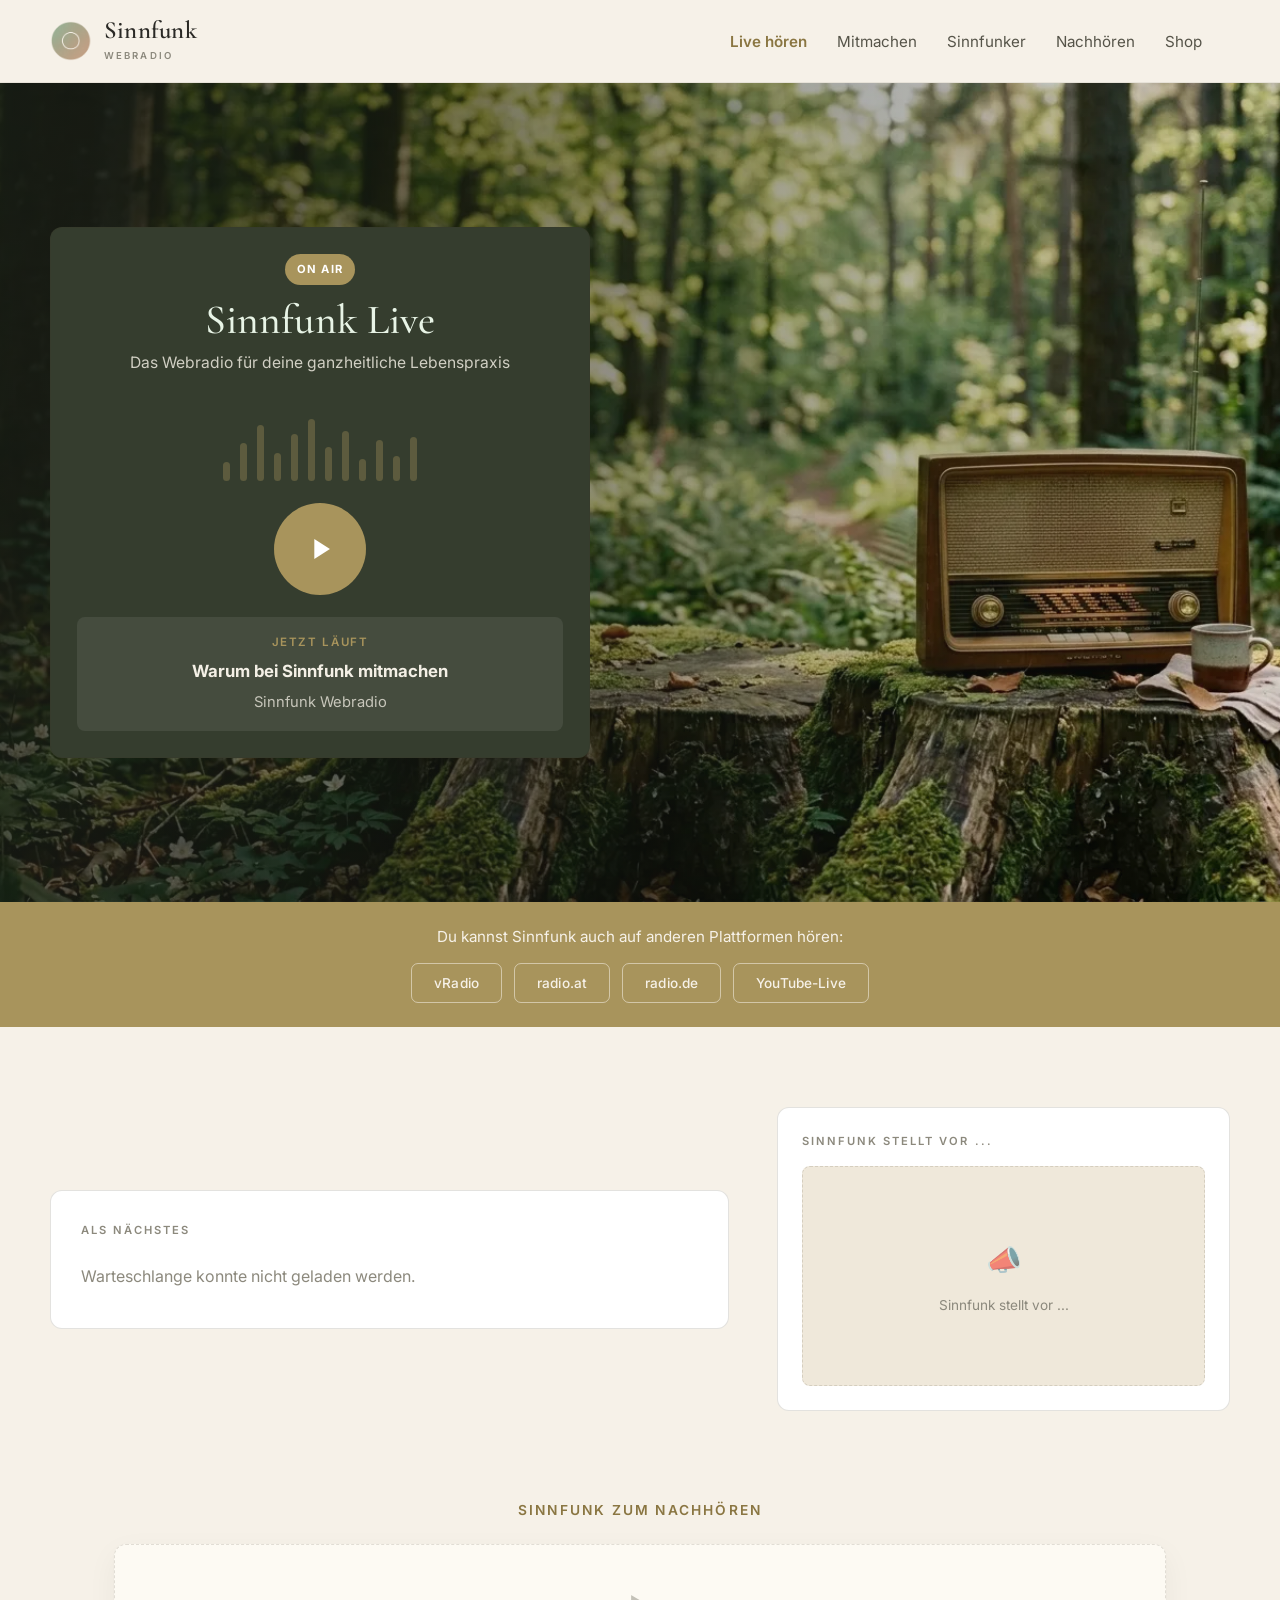
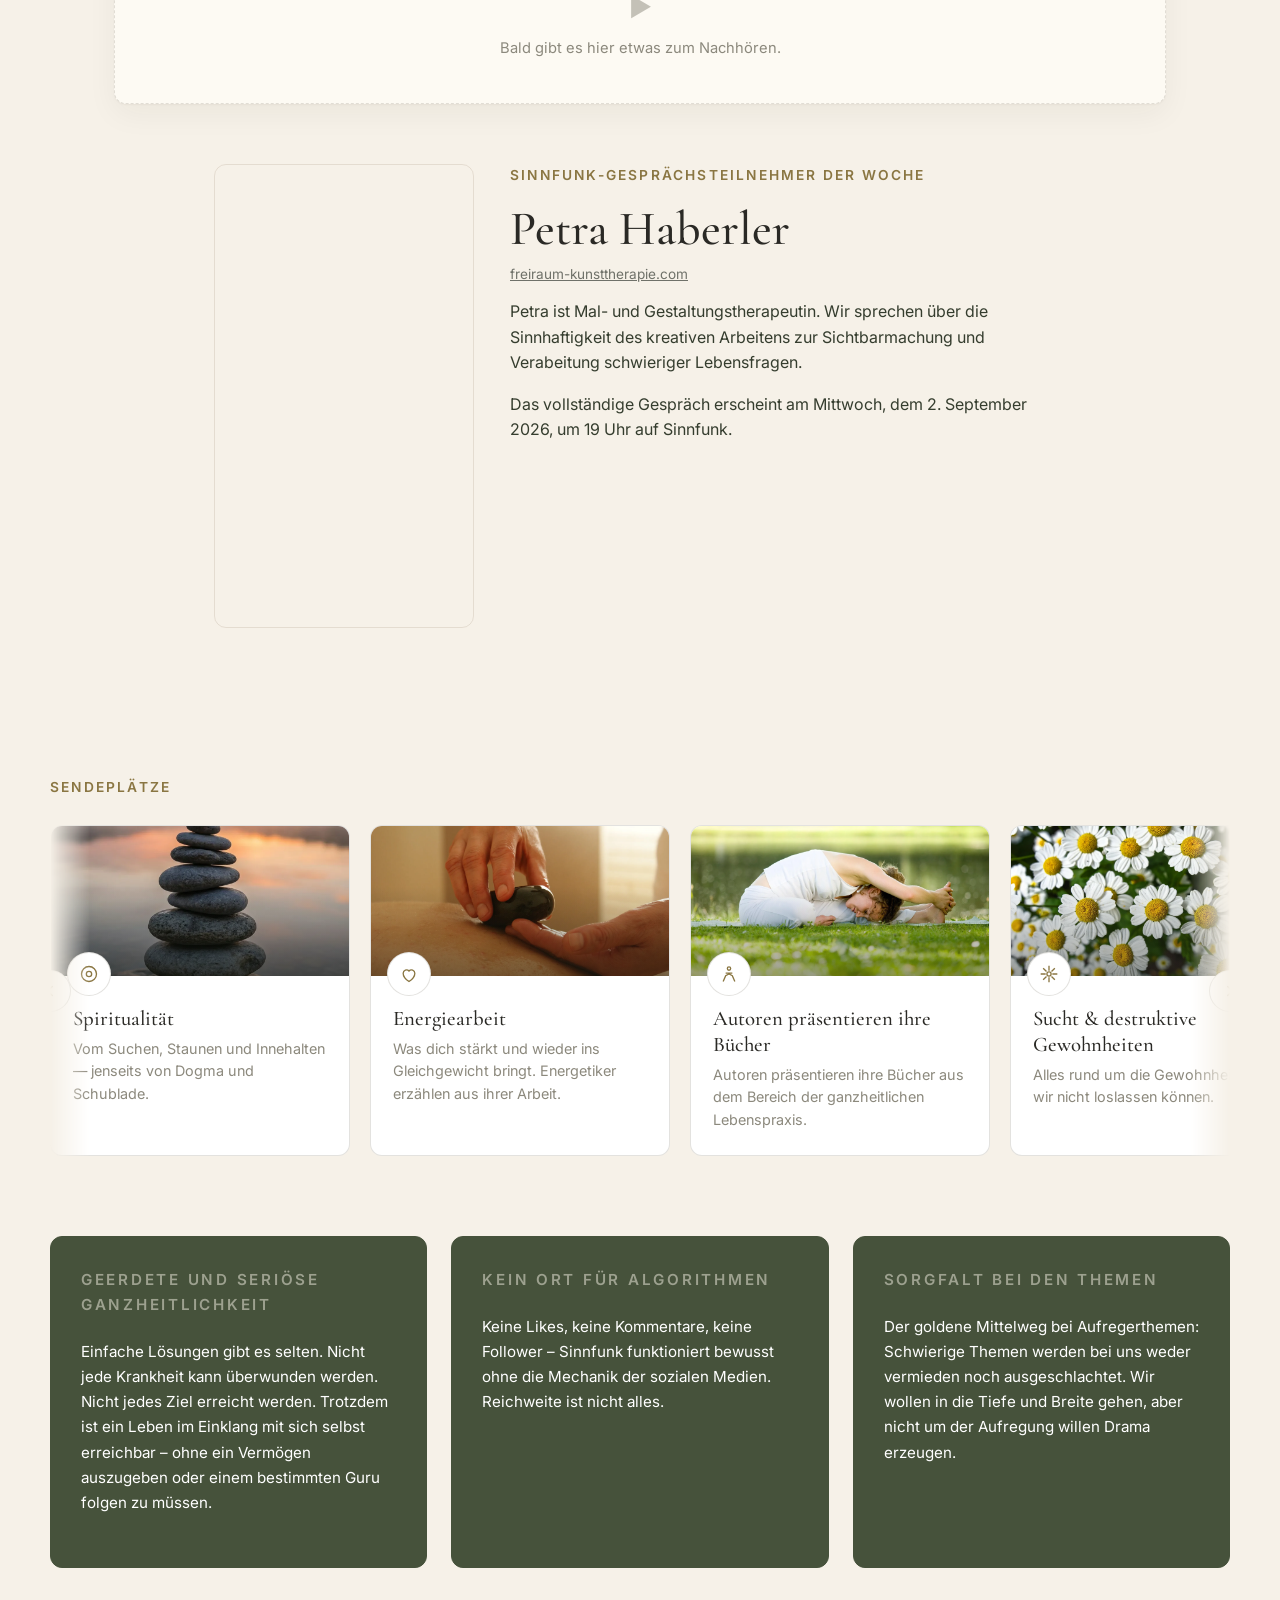
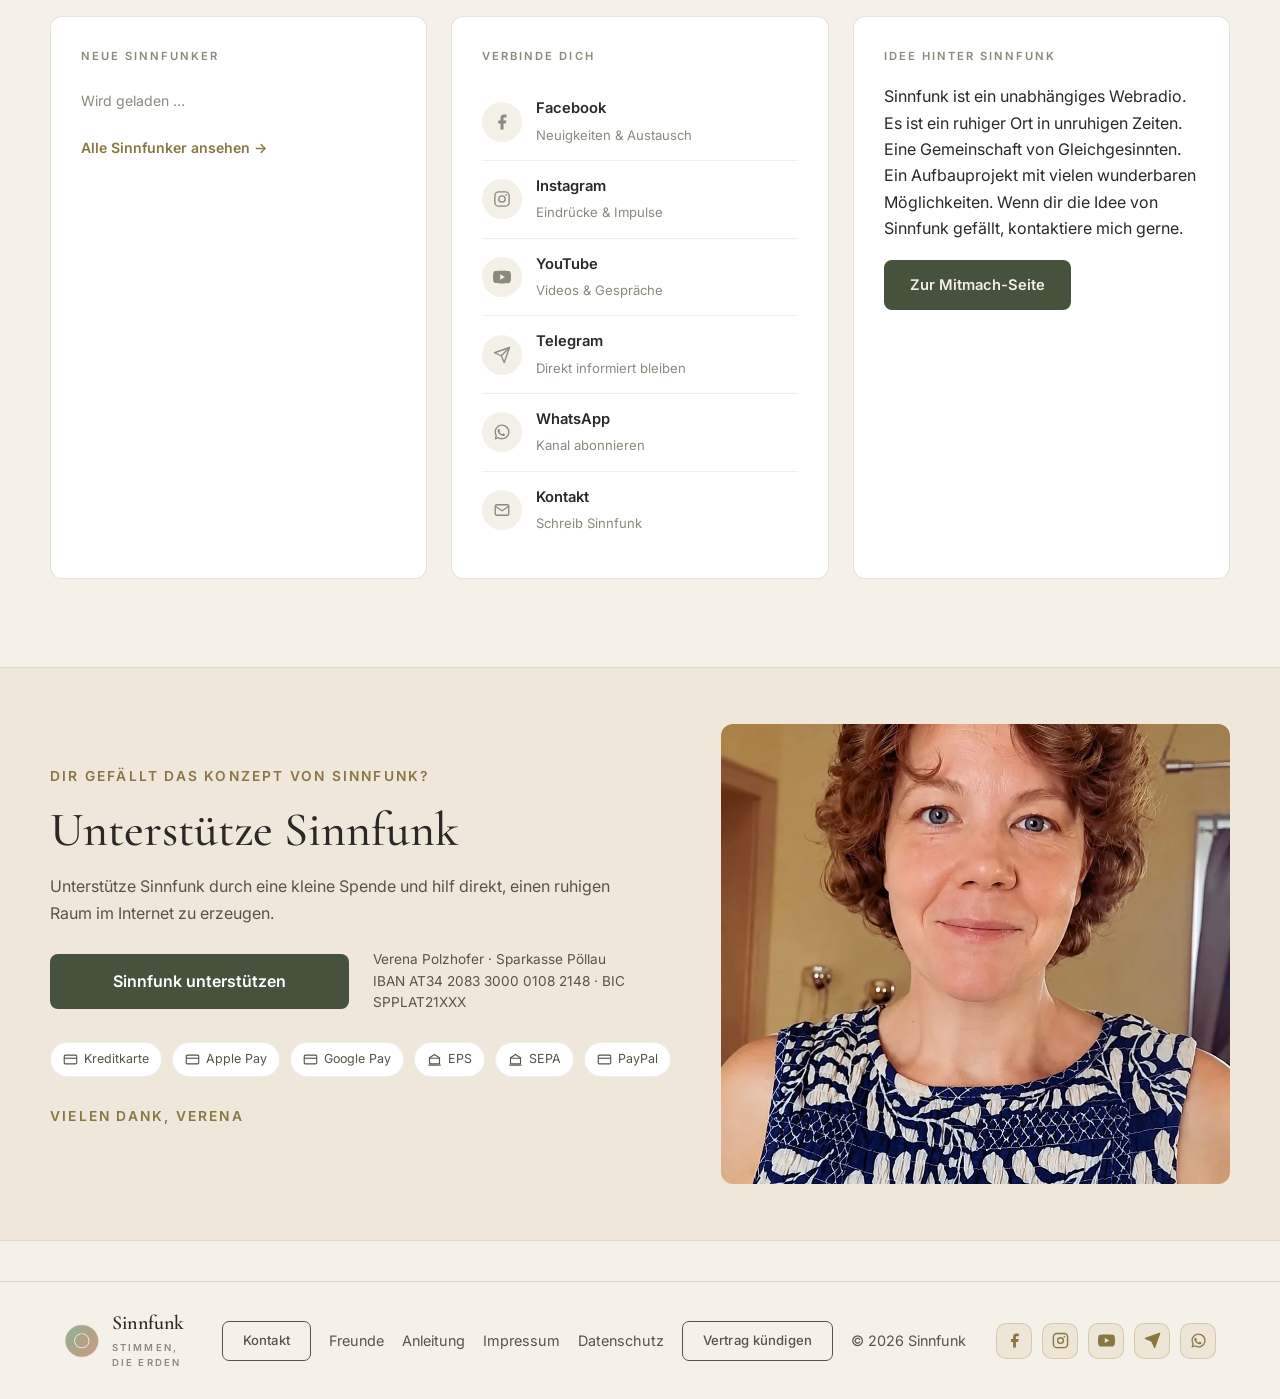
==== index.html @ 8f9799ba "IndexPlayer" ====
<!DOCTYPE html>
<html lang="de">
<head>
  <meta charset="UTF-8" />
  <meta name="viewport" content="width=device-width, initial-scale=1.0" />
  <title>Sinnfunk – Stimmen, die erden</title>
  <link rel="stylesheet" href="style.css" />
  <style>
    /* Hero-Bild – nur für die Startseite. Jede Seite hat ihren eigenen Hero. */
    .hero-bg { background-image: url('image/hero-wald-radio.webp'); }   /* Desktop + Tablet */
    @media (max-width: 560px) {
      .hero-bg { background-image: url('image/baeume.webp'); }     /* Smartphone */
    }

    /* ── Neuer Hero-Player (ersetzt Text + Link, zeigt den Player aus dem Programm-Bereich) ── */
    .hero .prog-stream {
      background: #353d2e;          /* keine Papier-Box, Text liegt direkt auf dem Foto */
      padding: 20px;
      width: 100%;
      max-width: 420px;
      margin: 0;                    /* linksbündig statt zentriert */
    }
    @media (min-width: 761px) {
      .hero .prog-stream { max-width: 480px; padding: 26px; }
    }
    @media (min-width: 1024px) {
      .hero .prog-stream { max-width: 540px; }
    }
    /* Musik-Visualizer im Hero: wächst mit der Box mit (dickere Balken, mehr Abstand),
       statt als kleines schmales Häufchen in der breiteren Box zu stehen */
    .hero .prog-stream .tw-visualizer { gap: 6px; }
    .hero .prog-stream .tw-visualizer span { width: 5px; }
    @media (min-width: 761px) {
      .hero .prog-stream .tw-visualizer { height: 54px; gap: 8px; margin: 18px 0 22px; }
      .hero .prog-stream .tw-visualizer span { width: 6px; }
    }
    @media (min-width: 1024px) {
      .hero .prog-stream .tw-visualizer { height: 62px; gap: 10px; }
      .hero .prog-stream .tw-visualizer span { width: 7px; }
    }
    .hero-player-badge { margin-bottom: 14px; }
    .hero-inner .hero-player-title {
      font-family: var(--font-display);
      color: #e8f4e6;
      font-size: clamp(2rem, 5vw, 2.6rem);
      max-width: none;
      margin: 0 0 10px;
    }
    .hero-inner .hero-player-sub {
      font-family: 'Inter', sans-serif;
      color: rgba(243,239,228,0.82);
      font-size: 0.98rem;
      line-height: 1.5;
      max-width: 100%;               /* wächst mit der Box mit, statt schmal zu bleiben */
      margin: 0 auto 26px;
    }
    .hero-player-btn {
      width: 92px; height: 92px;
      border-radius: 50%;
      background: var(--gold);
      border: none;
      display: grid;
      place-items: center;
      cursor: pointer;
      margin: 0 auto;
      transition: background 0.15s ease;
    }
    .hero-player-btn:hover { background: var(--gold-deep); }
    .hero-player-btn svg { width: 34px; height: 34px; fill: #fff; }
    .hero .prog-stream audio { display: none; }   /* nur der Button steuert die Wiedergabe, keine native Leiste nötig */
    .hero .prog-stream .now-playing {
      background: rgba(255,255,255,0.08);
      margin-top: 22px;
      width: 100%;
      max-width: none;                /* überschreibt die 380px-Deckelung aus style.css (.prog-stream .now-playing) */
      box-sizing: border-box;
      text-align: center;             /* Titel/Interpret bleiben zentriert, auch wenn der Text umbricht */
    }
    .hero .prog-stream .now-playing small { color: var(--gold); }
    .hero .prog-stream .now-playing strong { color: #f4f0e6; }
    .hero .prog-stream .now-playing span { color: rgba(243,239,228,0.75); }
    @media (max-width: 560px) {
      .hero-player-btn { width: 80px; height: 80px; }
      .hero-player-btn svg { width: 28px; height: 28px; }
    }

    /* Gesprächsteilnehmer der Woche – Video im Hochformat links, Text rechts */
    .gw-grid { display: flex; gap: 36px; align-items: flex-start; }
    .gw-video { flex: 0 0 260px; }
    .gw-video-inner { position: relative; padding-top: 177.78%; border-radius: 12px; overflow: hidden; border: 1px solid rgba(123,94,69,0.14); }
    .gw-video-inner iframe { border: 0 !important; position: absolute !important; top: 0 !important; left: 0 !important; height: 100% !important; width: 100% !important; }
    .gw-text { flex: 1; min-width: 240px; }
    @media (max-width: 700px) {
      .gw-grid { flex-direction: column; align-items: center; text-align: center; }
      .gw-video { flex: 0 0 auto; width: 100%; max-width: 340px; margin: 0 auto; }
    }

    /* Programm-Grid: links "Als Nächstes", rechts Werbung – Player ist oben im Hero */
    /* Bento-Boxen: jede Karte behält ihre eigene Höhe (kein Strecken auf Gleichstand)
       und beide werden zueinander mittig ausgerichtet, statt oben abgeschnitten zu wirken. */
    .programm {
      grid-template-columns: 1fr;
      max-width: 1180px;
      gap: 48px;
      align-items: center;
    }
    @media (min-width: 761px) {
      .programm { grid-template-columns: 1.2fr 0.8fr; }
    }

    /* Werbekarte rechts neben "Als Nächstes" */
    .prog-ad {
      background: var(--paper);
      padding: 24px;
      display: flex;
      flex-direction: column;
    }
    .prog-ad .label { margin-bottom: 16px; }
    .prog-ad-frame {
      display: block;
      border-radius: var(--radius-sm);
      overflow: hidden;
      border: 1px solid var(--line);
    }
    .prog-ad-frame img { display: block; width: 100%; height: auto; }
    /* Button unterhalb des Werbebilds, damit klar ist, dass ein Klick auf
       eine andere Seite führt (statt dass das Bild "einfach nur Bild" wirkt). */
    .prog-ad-cta {
      display: block;
      text-align: center;
      margin-top: 10px;
      padding: 9px 18px;
      border-radius: var(--radius-sm);
      background: var(--forest);
      color: #fff;
      font-family: var(--font-body);
      font-weight: 600;
      font-size: 0.78rem;
      letter-spacing: 0.01em;
      transition: background 0.2s;
    }
    .prog-ad-frame:hover .prog-ad-cta { background: var(--forest-soft); }
    /* Platzhalter, solange keine Werbung freigegeben ist */
    .prog-ad-platzhalter {
      display: flex;
      flex-direction: column;
      align-items: center;
      justify-content: center;
      gap: 10px;
      min-height: 220px;
      border-radius: var(--radius-sm);
      border: 1px dashed var(--line);
      background: var(--cream-2);
      text-align: center;
      padding: 24px;
    }
    /* Ohne diese Regel gewinnt das "display: flex/block" oben gegen das
       hidden-Attribut, das das Script setzt – Platzhalter und echte
       Anzeige würden sonst gleichzeitig sichtbar bleiben. */
    .prog-ad-frame[hidden],
    .prog-ad-platzhalter[hidden] {
      display: none;
    }
    .prog-ad-platzhalter-icon { font-size: 1.8rem; opacity: 0.6; }
    .prog-ad-platzhalter p {
      font-family: var(--font-body);
      font-size: 0.85rem;
      color: var(--muted);
      margin: 0;
      max-width: 220px;
    }
    .prog-ad-note {
      font-family: var(--font-body);
      font-size: 0.78rem;
      color: var(--muted);
      margin-top: 12px;
      line-height: 1.5;
    }
    .prog-ad-note a { color: var(--gold-deep); text-decoration: underline; }

    /* Als Nächstes: kommende Titel aus der Warteschlange */
    .prog-live { background: var(--paper); padding: 30px; text-align: left; display: flex; flex-direction: column; }
    .prog-live .label { margin-bottom: 16px; }
    .live-list { list-style: none; margin: 0; padding: 0; }
    .live-item { display: flex; align-items: baseline; justify-content: space-between; gap: 14px; padding: 11px 0; border-bottom: 1px solid var(--line-soft); }
    .live-item:first-child { padding-top: 0; }
    .live-item:last-child { border-bottom: 0; padding-bottom: 0; }
    .live-time { font-family: var(--font-body); font-size: 0.8rem; color: var(--gold); white-space: nowrap; flex-shrink: 0; min-width: 44px; }
    .live-main { flex: 1; min-width: 0; }   /* min-width:0 verhindert das Überlaufen langer Titel am Handy */
    .live-title { display: block; font-family: var(--font-body); font-weight: 600; font-size: 0.92rem; line-height: 1.35; color: var(--ink); }
    .live-sub { display: block; font-family: var(--font-body); font-size: 0.8rem; line-height: 1.35; color: var(--muted); margin-top: 2px; }
    .live-dauer { font-family: var(--font-body); font-size: 0.8rem; color: var(--muted); white-space: nowrap; flex-shrink: 0; }
    .live-loading, .live-empty { font-family: var(--font-body); color: var(--muted); padding: 8px 0; }
    /* Der erste Eintrag läuft als Nächstes – etwas hervorgehoben */
    .live-item:first-child .live-title { font-family: var(--font-display); font-size: 1.3rem; line-height: 1.15; }
    @media (max-width: 560px) { .prog-live { padding: 24px; } }

         /* Plattform-Leiste – warmes Braun, zentriert, im Website-Stil */
    .plattformen {
      box-sizing: border-box;
      width: 100%;
      background: #a8945c;                 /* warmes Braun */
      padding: 24px clamp(20px, 5vw, 48px);
      margin: 0;
      display: flex;
      flex-direction: column;             /* Text oben, Buttons darunter */
      align-items: center;                /* alles zentriert */
      text-align: center;
      gap: 14px;
    }
    .plattformen p {
      font-family: var(--font-body, 'Inter', sans-serif);
      font-size: 0.95rem;
      color: #f6f1e8;                      /* Creme, wie der Seitenhintergrund */
      line-height: 1.5;
      margin: 0;
    }
    .plattformen-logos {
      display: flex; align-items: center; justify-content: center;
      flex-wrap: wrap; gap: 12px;
    }
    .plattform-btn {
      display: inline-block;
      font-family: var(--font-body, 'Inter', sans-serif);
      font-size: 0.85rem; font-weight: 500; letter-spacing: 0.01em;
      color: #f6f1e8; background: transparent;
      padding: 8px 22px;
      border: 1px solid rgba(246,241,232,0.55);   /* creme-farbene Umrandung */
      border-radius: 7px;
      text-decoration: none; white-space: nowrap;
      transition: background 0.15s ease, border-color 0.15s ease;
    }
    .plattform-btn:hover { background: rgba(246,241,232,0.14); border-color: rgba(246,241,232,0.9); }
    @media (max-width: 560px) { .plattformen { padding: 22px 18px; } }


     /* Grüne Box "Sinnfunker des Tages" – nur sichtbar, wenn heute einer eingetragen ist */
    .sdt-box {
      background: #353d2e;            /* Sinnfunk-Waldgrün */
      color: #f2ede2;
      border-radius: 14px;
      padding: 18px 20px;
      margin-bottom: 20px;
    }
    .sdt-box .sdt-label {
      font-family: 'Inter', sans-serif;
      font-size: 0.7rem; font-weight: 700; text-transform: uppercase; letter-spacing: 0.12em;
      color: #b9c6a8; margin: 0 0 8px;
    }
    .sdt-box .sdt-heading {
      font-family: 'Cormorant Garamond', serif;
      font-size: 1.4rem; line-height: 1.15; margin: 0 0 6px; color: #ffffff;
    }
    .sdt-box .sdt-name {
      font-family: 'Inter', sans-serif;
      font-size: 1rem; font-weight: 600; margin: 0 0 2px; color: #f2ede2;
    }
    .sdt-box .sdt-thema {
      font-family: 'Inter', sans-serif;
      font-size: 0.88rem; font-style: italic; color: #cdd6c0; margin: 2px 0 0;
    }
    .sdt-box .sdt-info {
      font-family: 'Inter', sans-serif;
      font-size: 0.82rem; line-height: 1.5; color: #cdd6c0; margin: 12px 0 0;
      border-top: 1px solid rgba(255,255,255,0.15); padding-top: 10px;
    }
    
  </style>
  <link rel="icon" href="image/icon.webp" type="image/x-icon" />
  <script src="https://cdn.jsdelivr.net/npm/@supabase/supabase-js@2"></script>
</head>
<body>
  <div class="page">

    <div id="sf-nav"></div>
    <script src="nav.js"></script>

    <main>

      <!-- ── Hero ── -->
      <section class="hero">
        <div class="hero-bg"></div>
        <div class="hero-inner">

          <!-- Player, aus dem Programm-Bereich nach oben in den Hero gerückt -->
          <div class="prog-col prog-stream" id="prog-stream">
            <span class="live-badge hero-player-badge">On Air</span>
            <h1 class="hero-player-title">Sinnfunk Live</h1>
            <p class="hero-player-sub">Das Webradio für deine ganzheitliche Lebenspraxis</p>

            <div class="tw-visualizer" aria-hidden="true">
              <span></span><span></span><span></span><span></span><span></span><span></span>
              <span></span><span></span><span></span><span></span><span></span><span></span>
            </div>

            <button class="hero-player-btn" id="hero-play-btn" type="button" aria-label="Stream abspielen oder pausieren">
              <svg id="hero-icon-play" viewBox="0 0 24 24"><path d="M8 5v14l11-7z"/></svg>
              <svg id="hero-icon-pause" viewBox="0 0 24 24" hidden style="display:none;"><path d="M6 5h4v14H6zM14 5h4v14h-4z"/></svg>
            </button>

            <audio id="sf-stream" preload="none">
              <source src="https://radio.sinnfunk.live/listen/sinnfunk/radio.mp3" type="audio/mpeg" />
              Dein Browser unterstützt den Audioplayer leider nicht.
            </audio>
            <div class="now-playing" aria-live="polite">
              <small>Jetzt läuft</small>
              <strong id="current-title">Warum bei Sinnfunk mitmachen</strong>
              <span id="current-host">Sinnfunk Webradio</span>
            </div>
          </div>

        </div>
      </section>


</div>

            <!-- ── Plattform-Leiste (im Stil des Footers) ── -->
      <div class="plattformen">
        <p>Du kannst Sinnfunk auch auf anderen Plattformen hören:</p>
        <div class="plattformen-logos">
          <a class="plattform-btn" href="https://www.vradio.app/" target="_blank" rel="noopener">vRadio</a>
          <a class="plattform-btn" href="https://www.radio.at/" target="_blank" rel="noopener">radio.at</a>
          <a class="plattform-btn" href="https://www.radio.de/" target="_blank" rel="noopener">radio.de</a>
          <a class="plattform-btn" href="https://www.youtube.com/live/8dVF2rZL7Ec?si=6FAVDq2h2gyxFTWm" target="_blank" rel="noopener">YouTube-Live</a>
        </div>
      </div>

      <!-- ── Programm: Als Nächstes (Player ist jetzt oben im Hero) ── -->
      <div class="programm" id="player">

        <div class="prog-col prog-live">

          <!-- Grüne Box: erscheint nur, wenn heute ein Sinnfunker des Tages eingetragen ist -->
          <div class="sdt-box" id="sf-sdt" hidden>
            <p class="sdt-label">Heute · 19:00 Uhr</p>
            <h3 class="sdt-heading">Sinnfunker des Tages</h3>
            <p class="sdt-name" id="sf-sdt-name"></p>
            <p class="sdt-thema" id="sf-sdt-thema" hidden></p>
            <p class="sdt-info">Um 19:00 Uhr unterbricht Sinnfunk das reguläre Programm für dieses Gespräch.</p>
          </div>

          <p class="label">Als Nächstes</p>
          <ul class="live-list" id="sf-queue">
            <li class="live-loading">Lädt …</li>
          </ul>
        </div>

        <!-- Werbung: wird aus der Tabelle "werbung" geladen, gesteuert über den Zeitraum (start_at/end_at), den du im Admin-Bereich "Werbung" der Upload-Webapp festlegst -->
        <div class="prog-col prog-ad" id="sf-werbung">
          <p class="label">Sinnfunk stellt vor ...</p>

          <!-- Platzhalter, solange nichts freigegeben ist -->
          <div class="prog-ad-platzhalter" id="sf-werbung-platzhalter">
            <span class="prog-ad-platzhalter-icon">📣</span>
            <p>Sinnfunk stellt vor ...</p>
          </div>

          <!-- Echte Anzeige, wird vom Script eingeblendet -->
          <a class="prog-ad-frame" id="sf-werbung-link" href="#" target="_blank" rel="noopener sponsored" hidden>
            <img id="sf-werbung-bild" src="" alt="" />
            <span class="prog-ad-cta">Zum Angebot</span>
          </a>
        </div>

      </div>
      <!-- Ende .programm -->



      <!-- ── Zum Nachhören: bis zu 3 Inhalte, gesteuert über die Upload-WebApp (Dashboard) ── -->
      <style>
        .nh-start { max-width: 1100px; margin: 56px auto 8px; padding: 0 24px; }
        .nh-start-eyebrow { text-align: center; margin-bottom: 22px; }
        .nh-start-grid { display: grid; gap: 20px; }
        .nh-start-grid.nh-count-0,
        .nh-start-grid.nh-count-1 { grid-template-columns: 1fr; }
        .nh-start-grid.nh-count-2 { grid-template-columns: 1fr 1fr; }
        .nh-start-grid.nh-count-3 { grid-template-columns: 1fr 1fr 1fr; }
        .nh-start-box {
          background: var(--paper-warm);
          border: 1px solid var(--line);
          border-radius: var(--radius);
          box-shadow: var(--shadow);
          padding: 22px 22px 24px;
          display: flex; flex-direction: column;
        }
        .nh-start-kicker {
          font-family: var(--font-body); text-transform: uppercase;
          letter-spacing: 0.14em; font-size: 0.7rem; font-weight: 700;
          color: var(--gold-deep); margin: 0 0 8px;
        }
        .nh-start-title {
          font-family: var(--font-display); font-size: 1.5rem; line-height: 1.2;
          color: var(--ink); margin: 0 0 4px;
        }
        .nh-start-name {
          font-family: var(--font-body); font-size: 0.9rem; color: var(--muted); margin: 0 0 16px;
        }
        .nh-start-audio { width: 100%; margin-bottom: 18px; }
        .nh-start-btns { display: flex; flex-wrap: wrap; gap: 10px; margin-top: auto; }
        .nh-start-btns .button { font-size: 0.85rem; padding: 11px 18px; }
        /* Platzhalter, solange nichts gewählt ist */
        .nh-start-platzhalter {
          align-items: center; justify-content: center; text-align: center;
          min-height: 160px; color: var(--muted); border-style: dashed;
        }
        .nh-start-platzhalter .nh-start-ph-icon { font-size: 1.6rem; margin-bottom: 8px; opacity: 0.5; }
        .nh-start-platzhalter p { font-family: var(--font-body); font-size: 0.92rem; margin: 0; }
        /* Handy: Boxen immer untereinander */
        @media (max-width: 640px) {
          .nh-start-grid.nh-count-2,
          .nh-start-grid.nh-count-3 { grid-template-columns: 1fr; }
        }
      </style>
      <section class="nh-start" id="nh-start" aria-label="Sinnfunk zum Nachhören">
        <p class="eyebrow nh-start-eyebrow">Sinnfunk zum Nachhören</p>
        <div class="nh-start-grid nh-count-0" id="nh-start-grid">
          <!-- Platzhalter, solange nichts ausgewählt ist (wird vom Script ersetzt, sobald Inhalte gewählt sind) -->
          <div class="nh-start-box nh-start-platzhalter">
            <span class="nh-start-ph-icon">▶</span>
            <p>Bald gibt es hier etwas zum Nachhören.</p>
          </div>
        </div>
      </section>


      <!-- ── Meine Gesprächsteilnehmer der Woche ── -->
      <div class="gespraech-woche" style="max-width: 900px; margin: 60px auto; padding: 0 24px;">
        <div class="gw-grid">
          <div class="gw-video">
            <div class="gw-video-inner" style="position:relative; padding-top:177.78%; max-width:340px; margin:0 auto;">
              <iframe src="https://player.mediadelivery.net/embed/695445/7f980455-5904-4f99-b91c-0b62bd81df80?autoplay=false&loop=false&muted=false&preload=true&responsive=true"   loading="lazy" style="border:0;position:absolute;top:0;left:0;height:100%;width:100%;" allow="accelerometer;gyroscope;autoplay;encrypted-media;picture-in-picture;fullscreen;" allowfullscreen="true"></iframe>
            </div>
          </div>
          <div class="gw-text">
            <p class="eyebrow">Sinnfunk-Gesprächsteilnehmer der Woche</p>
            <h2 style="font-family: 'Cormorant Garamond', serif; margin-bottom: 4px;">Petra Haberler</h2>
            <a href="https://freiraum-kunsttherapie.com/" target="_blank" rel="noopener" style="font-family: 'Inter', sans-serif; font-size: 0.85rem; color: 
            #6f7169; text-decoration: underline; display: inline-block; margin-bottom: 14px;">freiraum-kunsttherapie.com</a>
            <p style="font-family: 'Inter', sans-serif; color: #353d2e; line-height: 1.6; margin-bottom: 16px;">
              Petra ist Mal- und Gestaltungstherapeutin. Wir sprechen über die Sinnhaftigkeit des kreativen Arbeitens zur Sichtbarmachung und Verabeitung schwieriger Lebensfragen.
            </p>
            <p style="font-family: 'Inter', sans-serif; color: #353d2e; line-height: 1.6;">
              Das vollständige Gespräch erscheint am Mittwoch, dem 2. September 2026, um 19 Uhr auf Sinnfunk.
            </p>
          </div>
        </div>
      </div>
      
    

      <!-- ── Themenwelten – Endlos-Karussell ── -->
      <div class="themen" id="themen">
        <p class="eyebrow">Sendeplätze</p>
        <div class="tw-carousel" id="tw-carousel">
          <button class="tw-nav tw-nav-prev" id="tw-prev" aria-label="Vorherige Themen" type="button">
            <svg viewBox="0 0 24 24" fill="none" stroke="currentColor" stroke-width="2" stroke-linecap="round" stroke-linejoin="round"><polyline points="15 18 9 12 15 6"/></svg>
          </button>

          <div class="tw-track" id="tw-track">

            <!-- Originalkarten -->
            <article class="tw-card">
              <div class="tw-img" style="background-image:url('image/steine-karte.webp');">
                <span class="tw-badge">
                  <svg viewBox="0 0 24 24" fill="none" stroke="currentColor" stroke-width="1.6"><circle cx="12" cy="12" r="9"/><circle cx="12" cy="12" r="3.2"/></svg>
                </span>
              </div>
              <div class="tw-body">
                <h3>Spiritualität</h3>
                <p>Vom Suchen, Staunen und Innehalten — jenseits von Dogma und Schublade.</p>
              </div>
            </article>

            <article class="tw-card">
              <div class="tw-img" style="background-image:url('image/massage-karte.webp');">
                <span class="tw-badge">
                  <svg viewBox="0 0 24 24" fill="none" stroke="currentColor" stroke-width="1.6"><path d="M12 21s-7-4.5-7-10a4 4 0 0 1 7-2.6A4 4 0 0 1 19 11c0 5.5-7 10-7 10z"/></svg>
                </span>
              </div>
              <div class="tw-body">
                <h3>Energiearbeit</h3>
                <p>Was dich stärkt und wieder ins Gleichgewicht bringt. Energetiker erzählen aus ihrer Arbeit.</p>
              </div>
            </article>

            <article class="tw-card">
              <div class="tw-img" style="background-image:url('image/yoga-karte.webp');">
                <span class="tw-badge">
                  <svg viewBox="0 0 24 24" fill="none" stroke="currentColor" stroke-width="1.6"><circle cx="12" cy="5.5" r="2"/><path d="M5 21l3-7 4-2 4 2 3 7M8 11h8"/></svg>
                </span>
              </div>
              <div class="tw-body">
                <h3>Autoren präsentieren ihre Bücher</h3>
                <p>Autoren präsentieren ihre Bücher aus dem Bereich der ganzheitlichen Lebenspraxis.</p>
              </div>
            </article>

            <article class="tw-card">
              <div class="tw-img" style="background-image:url('image/kamille-karte.webp');">
                <span class="tw-badge">
                  <svg viewBox="0 0 24 24" fill="none" stroke="currentColor" stroke-width="1.6"><circle cx="12" cy="12" r="2.5"/><path d="M12 2v6M12 16v6M2 12h6M16 12h6M5 5l4 4M15 15l4 4M19 5l-4 4M9 15l-4 4"/></svg>
                </span>
              </div>
              <div class="tw-body">
                <h3>Sucht &amp; destruktive Gewohnheiten</h3>
                <p>Alles rund um die Gewohnheiten, die wir nicht loslassen können.</p>
              </div>
            </article>

            <article class="tw-card">
              <div class="tw-img" style="background-image:url('image/wald-karte.webp');">
                <span class="tw-badge">
                  <svg viewBox="0 0 24 24" fill="none" stroke="currentColor" stroke-width="1.6"><path d="M12 22V8M12 8L7 13M12 8l5 5M12 2C9 5 9 8 12 8s3-3 0-6z"/></svg>
                </span>
              </div>
              <div class="tw-body">
                <h3>Natur &amp; Kräuter</h3>
                <p>Wildpflanzen, Jahreskreis, altes Wissen. Die Natur als Lehrerin — für alle, die ihr zuhören.</p>
              </div>
            </article>

            <article class="tw-card">
              <div class="tw-img" style="background-image:url('image/berge-karte.webp');">
                <span class="tw-badge">
                  <svg viewBox="0 0 24 24" fill="none" stroke="currentColor" stroke-width="1.6"><path d="M3 20l6-12 4 7 2-3 6 8z"/></svg>
                </span>
              </div>
              <div class="tw-body">
                <h3>Achtsamkeit</h3>
                <p>Bewusster leben, langsamer werden. Praktische Wege zu mehr Stille im Alltag.</p>
              </div>
            </article>

            <article class="tw-card">
              <div class="tw-img" style="background-image:url('image/sterne.jpg');">
                <span class="tw-badge">
                  <svg viewBox="0 0 24 24" fill="none" stroke="currentColor" stroke-width="1.6"><path d="M3 20l6-12 4 7 2-3 6 8z"/></svg>
                </span>
              </div>
              <div class="tw-body">
                <h3>Astrologie</h3>
                <p>Wie beeinflussen uns die Sterne: Ein geerderte Blick ins Universum.</p>
              </div>
            </article>

            <!-- Duplikat der Karten für den nahtlosen Endlos-Loop (aria-hidden, damit Screenreader sie ignorieren) -->
            <div aria-hidden="true" style="display:contents;">
              <article class="tw-card">
                <div class="tw-img" style="background-image:url('image/steine-karte.webp');">
                  <span class="tw-badge">
                    <svg viewBox="0 0 24 24" fill="none" stroke="currentColor" stroke-width="1.6"><circle cx="12" cy="12" r="9"/><circle cx="12" cy="12" r="3.2"/></svg>
                  </span>
                </div>
                <div class="tw-body">
                  <h3>Spiritualität</h3>
                  <p>Vom Suchen, Staunen und Innehalten — jenseits von Dogma und Schublade.</p>
                </div>
              </article>

              <article class="tw-card">
                <div class="tw-img" style="background-image:url('image/massage-karte.webp');">
                  <span class="tw-badge">
                    <svg viewBox="0 0 24 24" fill="none" stroke="currentColor" stroke-width="1.6"><path d="M12 21s-7-4.5-7-10a4 4 0 0 1 7-2.6A4 4 0 0 1 19 11c0 5.5-7 10-7 10z"/></svg>
                  </span>
                </div>
                <div class="tw-body">
                  <h3>Energiearbeit</h3>
                  <p>Was dich stärkt und wieder ins Gleichgewicht bringt. Praktiker erzählen aus ihrer Arbeit.</p>
                </div>
              </article>

              <article class="tw-card">
                <div class="tw-img" style="background-image:url('image/yoga-karte.webp');">
                  <span class="tw-badge">
                    <svg viewBox="0 0 24 24" fill="none" stroke="currentColor" stroke-width="1.6"><circle cx="12" cy="5.5" r="2"/><path d="M5 21l3-7 4-2 4 2 3 7M8 11h8"/></svg>
                  </span>
                </div>
                <div class="tw-body">
                  <h3>Meditation &amp; Yoga</h3>
                  <p>Zur Ruhe kommen, im Atem ankommen. Geführte Einblicke für den Alltag.</p>
                </div>
              </article>

              <article class="tw-card">
                <div class="tw-img" style="background-image:url('image/kamille-karte.webp');">
                  <span class="tw-badge">
                    <svg viewBox="0 0 24 24" fill="none" stroke="currentColor" stroke-width="1.6"><circle cx="12" cy="12" r="2.5"/><path d="M12 2v6M12 16v6M2 12h6M16 12h6M5 5l4 4M15 15l4 4M19 5l-4 4M9 15l-4 4"/></svg>
                  </span>
                </div>
                <div class="tw-body">
                  <h3>Heilpraktik</h3>
                  <p>Naturheilkunde und ganzheitliche Begleitung — mit Offenheit, ohne Absolutheitsanspruch.</p>
                </div>
              </article>

              <article class="tw-card">
                <div class="tw-img" style="background-image:url('image/wald-karte.webp');">
                  <span class="tw-badge">
                    <svg viewBox="0 0 24 24" fill="none" stroke="currentColor" stroke-width="1.6"><path d="M12 22V8M12 8L7 13M12 8l5 5M12 2C9 5 9 8 12 8s3-3 0-6z"/></svg>
                  </span>
                </div>
                <div class="tw-body">
                  <h3>Natur &amp; Kräuter</h3>
                  <p>Wildpflanzen, Jahreskreis, altes Wissen. Die Natur als Lehrerin — für alle, die ihr zuhören.</p>
                </div>
              </article>

              <article class="tw-card">
                <div class="tw-img" style="background-image:url('image/berge-karte.webp');">
                  <span class="tw-badge">
                    <svg viewBox="0 0 24 24" fill="none" stroke="currentColor" stroke-width="1.6"><path d="M3 20l6-12 4 7 2-3 6 8z"/></svg>
                  </span>
                </div>
                <div class="tw-body">
                  <h3>Achtsamkeit</h3>
                  <p>Bewusster leben, langsamer werden. Praktische Wege zu mehr Stille im Alltag.</p>
                </div>
              </article>
            </div>

          </div>

          <button class="tw-nav tw-nav-next" id="tw-next" aria-label="Weitere Themen" type="button">
            <svg viewBox="0 0 24 24" fill="none" stroke="currentColor" stroke-width="2" stroke-linecap="round" stroke-linejoin="round"><polyline points="9 18 15 12 9 6"/></svg>
          </button>
        </div>
      </div>

      <!-- ── Idee hinter Sinnfunk (Kurzfassung) ── -->
      <div class="intro-grid" id="intro">
        <div class="col-card dark">
          <p class="label">Geerdete und seriöse Ganzheitlichkeit</p>
          <p>Einfache Lösungen gibt es selten. Nicht jede Krankheit kann überwunden werden. Nicht jedes Ziel erreicht werden. 
            Trotzdem ist ein Leben im Einklang mit sich selbst erreichbar – ohne ein Vermögen auszugeben oder einem bestimmten Guru folgen zu müssen.</p>
        </div>
        <div class="col-card dark">
          <p class="label">Kein Ort für Algorithmen</p>
          <p>Keine Likes, keine Kommentare, keine Follower – Sinnfunk funktioniert bewusst ohne die Mechanik der sozialen Medien. Reichweite ist nicht alles.</p>
        </div>
        <div class="col-card dark">
          <p class="label">Sorgfalt bei den Themen</p>
          <p>Der goldene Mittelweg bei Aufregerthemen: Schwierige Themen werden bei uns weder vermieden noch ausgeschlachtet. 
            Wir wollen in die Tiefe und Breite gehen, aber nicht um der Aufregung willen Drama erzeugen.</p>
        </div>
      </div>

      <!-- ── Untere Spalten ── -->
      <div class="bottom-grid" id="neueste">

        <!-- Neueste Sinnfunker (live aus Supabase) -->
        <div class="col-card">
          <p class="label">Neue Sinnfunker</p>
          <div id="neueste-sinnfunker">
            <p class="sfk-loading">Wird geladen …</p>
          </div>
          <a class="arrow-link" href="community.html">Alle Sinnfunker ansehen →</a>
        </div>

        <!-- Verbinde dich -->
        <div class="col-card">
          <p class="label">Verbinde dich</p>
          <div class="connect-row">
            <span class="connect-icon">
              <svg viewBox="0 0 24 24" fill="currentColor"><path d="M18 2h-3a5 5 0 0 0-5 5v3H7v4h3v8h4v-8h3l1-4h-4V7a1 1 0 0 1 1-1h3z"/></svg>
            </span>
            <a href="https://www.facebook.com/profile.php?id=61590566336118&locale=de_DE" target="_blank" rel="noopener">
              <strong>Facebook</strong>
              <span>Neuigkeiten &amp; Austausch</span>
            </a>
          </div>
          <div class="connect-row">
            <span class="connect-icon">
              <svg viewBox="0 0 24 24" fill="none" stroke="currentColor" stroke-width="1.8"><rect x="2.5" y="2.5" width="19" height="19" rx="5"/><circle cx="12" cy="12" r="4.2"/><circle cx="17.5" cy="6.5" r="1.1" fill="currentColor" stroke="none"/></svg>
            </span>
            <a href="https://www.instagram.com/sinnfunk.webradio/" target="_blank" rel="noopener">
              <strong>Instagram</strong>
              <span>Eindrücke &amp; Impulse</span>
            </a>
          </div>
          <div class="connect-row">
            <span class="connect-icon">
              <svg viewBox="0 0 24 24" fill="currentColor"><path d="M23.5 6.19a3.02 3.02 0 0 0-2.12-2.14C19.51 3.5 12 3.5 12 3.5s-7.51 0-9.38.55A3.02 3.02 0 0 0 .5 6.19 31.6 31.6 0 0 0 0 12a31.6 31.6 0 0 0 .5 5.81 3.02 3.02 0 0 0 2.12 2.14c1.87.55 9.38.55 9.38.55s7.51 0 9.38-.55a3.02 3.02 0 0 0 2.12-2.14A31.6 31.6 0 0 0 24 12a31.6 31.6 0 0 0-.5-5.81ZM9.6 15.6V8.4L15.8 12l-6.2 3.6Z"/></svg>
            </span>
            <a href="https://www.youtube.com/@sinnfunk.webradio" target="_blank" rel="noopener">
              <strong>YouTube</strong>
              <span>Videos &amp; Gespräche</span>
            </a>
          </div>
          <div class="connect-row">
            <span class="connect-icon">
              <svg viewBox="0 0 24 24" fill="none" stroke="currentColor" stroke-width="1.8" stroke-linecap="round" stroke-linejoin="round"><path d="M22 2 11 13"/><path d="M22 2 15 22l-4-9-9-4 20-7z"/></svg>
            </span>
            <a href="https://t.me/sinnfunk_webradio" target="_blank" rel="noopener">
              <strong>Telegram</strong>
              <span>Direkt informiert bleiben</span>
            </a>
          </div>
          <div class="connect-row">
            <span class="connect-icon">
              <svg viewBox="0 0 24 24" fill="currentColor"><path d="M12.04 2C6.58 2 2.13 6.45 2.13 11.91c0 1.75.46 3.45 1.32 4.95L2 22l5.25-1.38c1.45.79 3.08 1.21 4.79 1.21h.01c5.46 0 9.91-4.45 9.91-9.91 0-2.65-1.03-5.14-2.9-7.01A9.82 9.82 0 0 0 12.04 2zm0 1.8a8.1 8.1 0 0 1 5.76 2.38 8.1 8.1 0 0 1 2.38 5.73c0 4.48-3.65 8.13-8.14 8.13a8.1 8.1 0 0 1-4.14-1.13l-.3-.17-3.09.81.83-3.01-.19-.31a8.09 8.09 0 0 1-1.24-4.32c0-4.49 3.65-8.13 8.13-8.13zm-4.5 4.34c-.16 0-.42.06-.64.31-.22.25-.85.83-.85 2.02s.87 2.35.99 2.51c.12.16 1.7 2.71 4.24 3.7 2.1.82 2.53.66 2.98.62.45-.04 1.46-.6 1.66-1.18.2-.58.2-1.08.14-1.18-.06-.1-.22-.16-.46-.28-.24-.12-1.46-.72-1.68-.8-.23-.08-.39-.12-.56.12-.16.24-.64.8-.79.97-.15.16-.29.18-.53.06-.24-.12-1.03-.38-1.96-1.21-.72-.65-1.21-1.44-1.35-1.68-.14-.24-.02-.37.11-.49.11-.11.24-.29.36-.43.12-.14.16-.24.24-.4.08-.16.04-.3-.02-.42-.06-.12-.56-1.35-.78-1.85-.2-.48-.4-.42-.56-.43h-.01z"/></svg>
            </span>
            <a href="https://whatsapp.com/channel/0029Vb9Is4684Om46ypyyr2Z" target="_blank" rel="noopener">
              <strong>WhatsApp</strong>
              <span>Kanal abonnieren</span>
            </a>
          </div>
          <div class="connect-row">
            <span class="connect-icon">
              <svg viewBox="0 0 24 24" fill="none" stroke="currentColor" stroke-width="1.8"><rect x="3" y="5" width="18" height="14" rx="2"/><path d="m3 7 9 6 9-6"/></svg>
            </span>
            <a href="kontakt.html">
              <strong>Kontakt</strong>
              <span>Schreib Sinnfunk</span>
            </a>
          </div>
        </div>

        <!-- Sei dabei -->
        <div class="col-card">
          <p class="label">Idee hinter Sinnfunk</p>
          <p>Sinnfunk ist ein unabhängiges Webradio. Es ist ein ruhiger Ort in unruhigen Zeiten. Eine Gemeinschaft von Gleichgesinnten. Ein Aufbauprojekt mit vielen wunderbaren Möglichkeiten. 
            Wenn dir die Idee von Sinnfunk gefällt, kontaktiere mich gerne.</p>
          <a class="button" href="mitmachen.html">Zur Mitmach-Seite</a>
        </div>

      </div>

      <!-- ── Warum Sinnfunk? ── -->
      <div class="impuls">
        <div class="impuls-inner">
          <div>
            <p class="eyebrow">Dir gefällt das Konzept von Sinnfunk?</p>
            <h2>Unterstütze Sinnfunk</h2>
            <p class="impuls-text">Unterstütze Sinnfunk durch eine kleine Spende und hilf direkt, einen ruhigen Raum im Internet zu erzeugen.</p>
            <div class="impuls-pay">
              <a class="impuls-btn" href="https://payment-links.mollie.com/payment/LRkHABQEgSSQomoaE923g" target="_blank" rel="noopener">Sinnfunk unterstützen</a>
              <p class="impuls-bank">Verena Polzhofer · Sparkasse Pöllau<br />IBAN AT34 2083 3000 0108 2148 · BIC SPPLAT21XXX</p>
            </div>
            <div class="pay-icons">
              <a class="pay-icon" href="https://payment-links.mollie.com/payment/LRkHABQEgSSQomoaE923g" target="_blank" rel="noopener"><svg viewBox="0 0 24 24" fill="none" stroke="currentColor" stroke-width="1.8"><rect x="2" y="5" width="20" height="14" rx="2"/><line x1="2" y1="10" x2="22" y2="10"/></svg>Kreditkarte</a>
              <a class="pay-icon" href="https://payment-links.mollie.com/payment/LRkHABQEgSSQomoaE923g" target="_blank" rel="noopener"><svg viewBox="0 0 24 24" fill="none" stroke="currentColor" stroke-width="1.8"><rect x="2" y="5" width="20" height="14" rx="2"/><line x1="2" y1="10" x2="22" y2="10"/></svg>Apple Pay</a>
              <a class="pay-icon" href="https://payment-links.mollie.com/payment/LRkHABQEgSSQomoaE923g" target="_blank" rel="noopener"><svg viewBox="0 0 24 24" fill="none" stroke="currentColor" stroke-width="1.8"><rect x="2" y="5" width="20" height="14" rx="2"/><line x1="2" y1="10" x2="22" y2="10"/></svg>Google Pay</a>
              <a class="pay-icon" href="https://payment-links.mollie.com/payment/LRkHABQEgSSQomoaE923g" target="_blank" rel="noopener"><svg viewBox="0 0 24 24" fill="none" stroke="currentColor" stroke-width="1.8"><path d="M3 10l9-6 9 6"/><rect x="4" y="10" width="16" height="9" rx="1"/><line x1="2" y1="21" x2="22" y2="21"/></svg>EPS</a>
              <a class="pay-icon" href="https://payment-links.mollie.com/payment/LRkHABQEgSSQomoaE923g" target="_blank" rel="noopener"><svg viewBox="0 0 24 24" fill="none" stroke="currentColor" stroke-width="1.8"><path d="M3 10l9-6 9 6"/><rect x="4" y="10" width="16" height="9" rx="1"/><line x1="2" y1="21" x2="22" y2="21"/></svg>SEPA</a>
              <a class="pay-icon" href="https://payment-links.mollie.com/payment/LRkHABQEgSSQomoaE923g" target="_blank" rel="noopener"><svg viewBox="0 0 24 24" fill="none" stroke="currentColor" stroke-width="1.8"><rect x="2" y="5" width="20" height="14" rx="2"/><line x1="2" y1="10" x2="22" y2="10"/></svg>PayPal</a>
            </div>
            <p class="eyebrow" style="margin-top: 28px;">Vielen Dank, Verena</p>
          </div>
          <div class="impuls-img" role="img" aria-label="Porträt von Verena Polzhofer, Gründerin von Sinnfunk"
               style="background-image: url('image/verenapolzhofer.webp');"></div>
        </div>
      </div>

    </main>

    <div id="sf-footer"></div>
    <script src="footer.js"></script>

  </div>

  <script>
    const titleEl = document.getElementById("current-title");
    const hostEl  = document.getElementById("current-host");

    async function updateNowPlaying() {
      try {
        const res  = await fetch("https://radio.sinnfunk.live/api/nowplaying/sinnfunk?_=" + Date.now(), { cache: "no-store" });
        const data = await res.json();
        const song = data.now_playing && data.now_playing.song;
        if (song) {
          titleEl.textContent = song.title  || "Sinnfunk";
          hostEl.textContent  = song.artist || "Sinnfunk";
        }
      } catch (err) {
        console.error("Now Playing konnte nicht geladen werden:", err);
      }
    }

    updateNowPlaying();
    setInterval(updateNowPlaying, 15000);

    // Play/Pause-Button im Hero: Icon wechselt zwischen Play- und Pause-Symbol
    const heroBtn    = document.getElementById("hero-play-btn");
    const iconPlay   = document.getElementById("hero-icon-play");
    const iconPause  = document.getElementById("hero-icon-pause");
    const stream     = document.getElementById("sf-stream");
    const streamCard = document.getElementById("prog-stream");

    function zeigeAlsSpielend(spieltGerade) {
      // hidden UND display werden gesetzt, damit nie beide Symbole gleichzeitig sichtbar sind
      if (iconPlay)  { iconPlay.hidden  = spieltGerade;  iconPlay.style.display  = spieltGerade  ? 'none' : ''; }
      if (iconPause) { iconPause.hidden = !spieltGerade; iconPause.style.display = !spieltGerade ? 'none' : ''; }
    }

    if (heroBtn && stream) {
      heroBtn.addEventListener("click", function () {
        if (stream.paused) {
          // Stream aktiv neu laden, damit preload="none" kein Hindernis ist
          try { stream.load(); } catch (_) {}
          const pr = stream.play();
          if (pr && typeof pr.then === "function") { pr.catch(function () {}); }
        } else {
          stream.pause();
        }
      });

      // Icon mit dem echten Player-Zustand synchron halten
      stream.addEventListener("playing", function () {
        zeigeAlsSpielend(true);
        if (streamCard) streamCard.classList.add("is-playing");
      });
      stream.addEventListener("pause", function () {
        zeigeAlsSpielend(false);
        if (streamCard) streamCard.classList.remove("is-playing");
      });
      stream.addEventListener("error", function () {
        zeigeAlsSpielend(false);
        if (streamCard) streamCard.classList.remove("is-playing");
      });
    }

    // Themenwelten-Karussell: Pfeile pausieren den Auto-Loop kurz und springen manuell
    const twCarousel = document.getElementById("tw-carousel");
    const twTrack = document.getElementById("tw-track");
    const twPrev = document.getElementById("tw-prev");
    const twNext = document.getElementById("tw-next");

    if (twCarousel && twTrack && twPrev && twNext) {
      let resumeTimer = null;

      function pauseThenResume() {
        twCarousel.classList.add("tw-paused");
        clearTimeout(resumeTimer);
        resumeTimer = setTimeout(function () {
          twCarousel.classList.remove("tw-paused");
        }, 4000);
      }

      function nudge(dir) {
        pauseThenResume();
        const card = twTrack.querySelector(".tw-card");
        const step = card ? card.getBoundingClientRect().width + 20 : 320;
        const style = getComputedStyle(twTrack);
        const matrix = new DOMMatrixReadOnly(style.transform);
        const current = matrix.m41; // aktuelle X-Verschiebung durch die Animation
        twTrack.style.animationPlayState = "paused";
        twTrack.style.transform = "translateX(" + (current - dir * step) + "px)";
        // Nach der manuellen Verschiebung die Animation von dort fortsetzen lassen
        setTimeout(function () {
          twTrack.style.transition = "transform 0.4s ease";
        }, 10);
      }

      twPrev.addEventListener("click", function () { nudge(-1); });
      twNext.addEventListener("click", function () { nudge(1); });
    }
  </script>

  <!-- Neueste Sinnfunker live aus Supabase -->
  <script>
    (function () {
      const SB_URL  = 'https://mliatnfqgnctbxhbwhzp.supabase.co';
      const SB_ANON = 'sb_publishable_KocEqg2UUL2trsGXb_kacA_yfY8DIP3';
      const box = document.getElementById('neueste-sinnfunker');
      if (!box || typeof supabase === 'undefined') return;

      const db = supabase.createClient(SB_URL, SB_ANON);

      function esc(str) {
        return String(str || '')
          .replace(/&/g, '&amp;').replace(/</g, '&lt;')
          .replace(/>/g, '&gt;').replace(/"/g, '&quot;');
      }

      async function laden() {
        const cols = 'id, slug, name, photo_url';
        const filterStatus = ['aktiv', 'freigegeben'];
        // Neueste zuerst: created_at, sonst id, sonst ohne Sortierung
        for (const col of ['created_at', 'id']) {
          const r = await db.from('sinnfunker').select(cols)
            .in('status', filterStatus)
            .order(col, { ascending: false })
            .limit(5);
          if (!r.error) { return render(r.data || []); }
        }
        const r = await db.from('sinnfunker').select(cols)
          .in('status', filterStatus).limit(5);
        if (!r.error) return render(r.data || []);
        box.innerHTML = '<p class="sfk-empty">Konnte gerade nicht geladen werden.</p>';
      }

      function render(list) {
        if (!list.length) {
          box.innerHTML = '<p class="sfk-empty">Bald sind hier die ersten Sinnfunker zu sehen.</p>';
          return;
        }
        box.innerHTML = list.map(s => {
          const initial = s.name ? s.name.charAt(0).toUpperCase() : '?';
          const avatar = s.photo_url
            ? `<span class="sfk-avatar"><img src="${esc(s.photo_url)}" alt="${esc(s.name)}" /></span>`
            : `<span class="sfk-avatar">${initial}</span>`;
          const profilLink = s.slug ? `/${encodeURIComponent(s.slug)}` : 'community.html';
          return `<a class="sfk-row" href="${esc(profilLink)}">
                    ${avatar}<span class="sfk-name">${esc(s.name)}</span>
                  </a>`;
        }).join('');
      }

      laden();
    })();
  </script>
  <!-- Sinnfunker des Tages: grüne Box, nur wenn heute (Wiener Zeit) einer eingetragen ist -->
  <script>
    (function () {
      const SB_URL  = 'https://mliatnfqgnctbxhbwhzp.supabase.co';
      const SB_ANON = 'sb_publishable_KocEqg2UUL2trsGXb_kacA_yfY8DIP3';
      const box = document.getElementById('sf-sdt');
      if (!box || typeof supabase === 'undefined') return;

      const db = supabase.createClient(SB_URL, SB_ANON);

      // Heutiges Datum in der Zeitzone Europe/Vienna als YYYY-MM-DD
      const heute = new Date().toLocaleDateString('en-CA', { timeZone: 'Europe/Vienna' });

      (async function laden() {
        try {
          const { data, error } = await db
            .from('sinnfunker_des_tages')
            .select('name, thema')
            .eq('datum', heute)
            .maybeSingle();

          // Nichts eingetragen (oder Tabelle fehlt) → Box bleibt versteckt
          if (error || !data || !data.name) return;

          document.getElementById('sf-sdt-name').textContent = data.name;
          const themaEl = document.getElementById('sf-sdt-thema');
          if (data.thema) { themaEl.textContent = data.thema; themaEl.hidden = false; }
          box.hidden = false;
        } catch (e) {
          console.error('Sinnfunker des Tages konnte nicht geladen werden:', e);
        }
      })();
    })();
  </script>

  <!-- Werbung: zeigt die Anzeige aus der Tabelle "werbung", deren Zeitraum (start_at/end_at) gerade läuft -->
  <script>
    (function () {
      const SB_URL  = 'https://mliatnfqgnctbxhbwhzp.supabase.co';
      const SB_ANON = 'sb_publishable_KocEqg2UUL2trsGXb_kacA_yfY8DIP3';
      const platzhalter = document.getElementById('sf-werbung-platzhalter');
      const link = document.getElementById('sf-werbung-link');
      if (!link || typeof supabase === 'undefined') return;

      const db = supabase.createClient(SB_URL, SB_ANON);

      (async function laden() {
        try {
          const nowIso = new Date().toISOString();
          const { data, error } = await db
            .from('werbung')
            .select('titel, link_url, image_url')
            .lte('start_at', nowIso)
            .gte('end_at', nowIso)
            .order('start_at', { ascending: false })
            .limit(1)
            .maybeSingle();

          // Keine freigegebene Werbung vorhanden → Platzhalter bleibt stehen.
          if (error || !data) return;

          link.href = data.link_url;
          const bild = document.getElementById('sf-werbung-bild');
          bild.src = data.image_url;
          bild.alt = data.titel || 'Werbung';
          link.hidden = false;
          if (platzhalter) platzhalter.hidden = true;
        } catch (e) {
          console.error('Werbung konnte nicht geladen werden:', e);
        }
      })();
    })();
  </script>

  <!-- Zum Nachhören: lädt die im Dashboard gewählten Episoden (0–3) und baut die Player-Boxen -->
  <script>
  (function () {
    const SB_URL  = 'https://mliatnfqgnctbxhbwhzp.supabase.co';
    const SB_ANON = 'sb_publishable_KocEqg2UUL2trsGXb_kacA_yfY8DIP3';
    const grid = document.getElementById('nh-start-grid');
    if (!grid || typeof supabase === 'undefined') return;

    const db = supabase.createClient(SB_URL, SB_ANON);

    function esc(s) {
      return String(s || '').replace(/&/g, '&amp;').replace(/</g, '&lt;')
        .replace(/>/g, '&gt;').replace(/"/g, '&quot;');
    }

    (async function laden() {
      try {
        const { data, error } = await db
          .from('startseite_nachhoeren')
          .select('position, episode:episode_id ( title, description, audio_url, sinnfunker:sinnfunker_id ( name, slug ) )')
          .order('position', { ascending: true });

        // Tabelle fehlt oder Fehler -> Platzhalter bleibt stehen
        if (error) return;

        const eintraege = (data || []).filter(r => r.episode && r.episode.audio_url);
        // Nichts gewählt -> Platzhalter bleibt stehen
        if (!eintraege.length) return;

        grid.className = 'nh-start-grid nh-count-' + eintraege.length;
        grid.innerHTML = eintraege.map(function (r) {
          const ep = r.episode;
          const slug = ep.sinnfunker && ep.sinnfunker.slug;
          const name = (ep.sinnfunker && ep.sinnfunker.name) || 'Sinnfunk';
          const profil = slug ? '/' + encodeURIComponent(slug) : 'community.html';
          return ''
            + '<article class="nh-start-box">'
            +   '<p class="nh-start-kicker">Nachhören</p>'
            +   '<h3 class="nh-start-title">' + esc(ep.title || 'Ohne Titel') + '</h3>'
            +   '<p class="nh-start-name">mit ' + esc(name) + '</p>'
            +   '<audio class="nh-start-audio" controls preload="none" src="' + esc(ep.audio_url) + '"></audio>'
            +   '<div class="nh-start-btns">'
            +     '<a class="button" href="' + esc(profil) + '">Zur Sinnfunker-Seite</a>'
            +     '<a class="button secondary" href="nachhoeren.html">Alle Folgen nachhören</a>'
            +   '</div>'
            + '</article>';
        }).join('');
      } catch (e) {
        console.error('Nachhören-Startseite konnte nicht geladen werden:', e);
      }
    })();
  })();
  </script>

  <!-- Als Nächstes: kommende Titel aus der Warteschlange (über den Worker) -->
  <script>
  (function () {
    // ▼▼▼ HIER deine Worker-Adresse einsetzen (ohne Zusatz am Ende) ▼▼▼
    const WORKER_URL = "https://azuracastloop.verenapolzhofer.workers.dev/";
    // ▲▲▲

    const el = document.getElementById("sf-queue");
    if (!el) return;

    function esc(s) {
      return String(s || "").replace(/&/g, "&amp;").replace(/</g, "&lt;")
        .replace(/>/g, "&gt;").replace(/"/g, "&quot;");
    }

    function uhrzeit(ts) {
      if (!ts) return "";
      return new Date(ts * 1000).toLocaleTimeString("de-AT", { hour: "2-digit", minute: "2-digit", timeZone: "Europe/Vienna" });
    }

    async function ladeWarteschlange() {
      try {
        const res  = await fetch(WORKER_URL + "?_=" + Date.now(), { cache: "no-store" });
        const data = await res.json();
        const q = Array.isArray(data.warteschlange) ? data.warteschlange : [];

        if (!q.length) {
          el.innerHTML = '<li class="live-empty">Zurzeit nichts in der Warteschlange.</li>';
          return;
        }

        el.innerHTML = q.map(function (e) {
          var t = uhrzeit(e.zeit_unix);
          return '<li class="live-item">' +
              (t ? '<span class="live-time">' + esc(t) + '</span>' : '') +
              '<span class="live-main">' +
                '<span class="live-title">' + esc(e.titel) + '</span>' +
                (e.kuenstler ? '<span class="live-sub">' + esc(e.kuenstler) + '</span>' : '') +
              '</span>' +
            '</li>';
        }).join("");
      } catch (err) {
        el.innerHTML = '<li class="live-empty">Warteschlange konnte nicht geladen werden.</li>';
        console.error("Warteschlange:", err);
      }
    }

    ladeWarteschlange();
    setInterval(ladeWarteschlange, 20000);   // alle 20 Sekunden aktualisieren
  })();
  </script>
</body>
</html>
---- style.css ----
@import url('https://fonts.googleapis.com/css2?family=Cormorant+Garamond:ital,wght@0,400;0,500;0,600;1,400;1,500&family=Inter:wght@400;500;600;700&display=swap');

/* ============================================
   SINNFUNK – Gemeinsames Stylesheet (Redesign 2026)
   Eine Datei für alle Seiten.
   ============================================ */

:root {
  /* Flächen */
  --cream:       #f6f1e8;   /* Seitenhintergrund */
  --cream-2:     #efe8da;   /* helle Bänder */
  --paper:       #ffffff;   /* weiße Karten */
  --paper-warm:  #fdfaf3;   /* warme Karten */

  /* Schrift / Akzente */
  --ink:         #2a2925;   /* Haupttext */
  --ink-soft:    #565449;   /* Fließtext */
  --muted:       #8c897d;   /* Nebentext */

  --gold:        #a8945c;   /* Akzent, Labels, Buttons */
  --gold-deep:   #8a7642;   /* Hover / dunkler */

  --forest:      #46523b;   /* dunkelgrüne Karte */
  --forest-soft: #46503b;

  /* Linien & Schatten – bewusst zart */
  --line:        rgba(60, 52, 34, 0.14);
  --line-soft:   rgba(60, 52, 34, 0.08);
  --shadow:      0 1px 2px rgba(45, 38, 22, 0.04), 0 10px 30px rgba(45, 38, 22, 0.05);

  /* Radien – klein und ruhig */
  --radius:      12px;
  --radius-sm:   8px;

  --font-display: 'Cormorant Garamond', Georgia, 'Times New Roman', serif;
  --font-body:    'Inter', -apple-system, BlinkMacSystemFont, 'Segoe UI', Arial, sans-serif;
}

* {
  box-sizing: border-box;
  margin: 0;
  padding: 0;
}

body {
  font-family: var(--font-body);
  color: var(--ink);
  background: var(--cream);
  min-height: 100vh;
  line-height: 1.65;
  -webkit-font-smoothing: antialiased;
  text-rendering: optimizeLegibility;
}

a { color: inherit; text-decoration: none; }

.page { min-height: 100vh; }

/* Gemeinsame Innenbreite */
.wrap {
  width: min(1180px, calc(100% - 40px));
  margin: 0 auto;
}

/* ── Typografie ── */

h1, h2, h3 {
  font-family: var(--font-display);
  font-weight: 500;
  color: var(--ink);
  letter-spacing: 0;
}

h1 {
  font-size: clamp(2.8rem, 6.5vw, 5rem);
  line-height: 1.02;
  margin-bottom: 22px;
}

h2 {
  font-size: clamp(1.9rem, 4vw, 3rem);
  line-height: 1.1;
  margin-bottom: 14px;
}

h3 {
  font-size: 1.4rem;
  line-height: 1.25;
  margin-bottom: 8px;
}

p { font-size: 1rem; }

.eyebrow {
  font-family: var(--font-body);
  text-transform: uppercase;
  letter-spacing: 0.16em;
  font-size: 0.86rem;
  font-weight: 600;
  color: var(--gold-deep);
  margin-bottom: 16px;
}

/* ── Buttons ── */

.button {
  display: inline-flex;
  align-items: center;
  gap: 10px;
  border: none;
  border-radius: var(--radius-sm);   /* fast rechteckig, nur weiche Kanten – statt der früheren Pille (999px) */
  padding: 13px 26px;
  background: var(--forest);
  color: #f3efe4;
  font-family: var(--font-body);
  font-weight: 600;
  font-size: 0.92rem;
  cursor: pointer;
  transition: background 0.2s, transform 0.2s;
}

.button:hover { background: var(--forest-soft); }

.button.secondary {
  background: white;
  color: var(--ink);
  border: 1px solid var(--line);
}

.button.secondary:hover {
  background: rgba(60, 52, 34, 0.04);
  border-color: rgba(60, 52, 34, 0.28);
}

/* Ehemals goldene Buttons: jetzt im selben Dunkelgrün wie alle anderen Buttons */
.button.gold {
  background: var(--forest);
  color: #fff;
}

.button.gold:hover { background: var(--forest-soft); }

/* Pfeil-Textlink */
.arrow-link {
  font-family: var(--font-body);
  font-weight: 600;
  font-size: 0.88rem;
  color: var(--gold-deep);
  display: inline-flex;
  align-items: center;
  gap: 7px;
  transition: gap 0.2s, color 0.2s;
}
.arrow-link:hover { gap: 11px; color: var(--gold); }

/* ============================================
   HEADER / NAVIGATION  (siehe nav.js)
   ============================================ */

.sf-header {
  background: var(--cream);
  border-bottom: 1px solid var(--line-soft);
  position: sticky;
  top: 0;
  z-index: 100;
}

.sf-header header {
  width: min(1180px, calc(100% - 40px));
  margin: 0 auto;
  padding: 18px 0;
  display: grid;
  grid-template-columns: auto 1fr auto;
  align-items: center;
  gap: 28px;
  position: relative;
}

.logo { display: flex; align-items: center; gap: 12px; }

.logo img { width: 42px; height: 42px; object-fit: contain; }

.logo-name {
  font-family: var(--font-display);
  font-size: 1.55rem;
  font-weight: 600;
  letter-spacing: 0.01em;
  line-height: 1;
  color: var(--ink);
}

.logo-tag {
  display: block;
  font-family: var(--font-body);
  font-size: 0.6rem;
  font-weight: 600;
  letter-spacing: 0.22em;
  text-transform: uppercase;
  color: var(--muted);
  margin-top: 3px;
}

.sf-header nav {
  display: flex;
  justify-content: center;
  gap: 30px;
  font-family: var(--font-body);
  font-size: 0.95rem;
}

.sf-header nav a {
  color: var(--ink-soft);
  padding: 4px 0;
  transition: color 0.15s;
}

.sf-header nav a:hover,
.sf-header nav a.sf-nav-active {
  color: var(--gold-deep);
}

.sf-header nav a.sf-nav-active { font-weight: 600; }

.sf-cta {
  display: inline-flex;
  align-items: center;
  gap: 8px;
  background: var(--gold);
  color: #fff;
  font-family: var(--font-body);
  font-weight: 600;
  font-size: 0.88rem;
  padding: 11px 22px;
  border-radius: 999px;
  white-space: nowrap;
  transition: background 0.2s;
}
.sf-cta:hover { background: var(--gold-deep); }

/* Hamburger */
.sf-burger {
  display: none;
  flex-direction: column;
  justify-content: center;
  gap: 5px;
  width: 42px;
  height: 42px;
  background: transparent;
  border: 1px solid var(--line);
  border-radius: 10px;
  cursor: pointer;
  padding: 11px;
  flex-shrink: 0;
}
.sf-burger span {
  display: block;
  height: 2px;
  background: var(--ink);
  border-radius: 2px;
  transition: transform 0.25s, opacity 0.25s;
}
.sf-burger.open span:nth-child(1) { transform: translateY(7px) rotate(45deg); }
.sf-burger.open span:nth-child(2) { opacity: 0; }
.sf-burger.open span:nth-child(3) { transform: translateY(-7px) rotate(-45deg); }

.sf-mobile-nav {
  display: none;
  position: absolute;
  top: calc(100% + 8px);
  right: 0;
  left: 0;
  background: var(--paper);
  border: 1px solid var(--line);
  border-radius: 16px;
  box-shadow: var(--shadow);
  padding: 10px;
  z-index: 1000;
  flex-direction: column;
  gap: 2px;
}
.sf-mobile-nav.open { display: flex; }
.sf-mobile-nav a {
  font-family: var(--font-body);
  font-size: 1rem;
  color: var(--ink);
  padding: 13px 16px;
  border-radius: 10px;
  transition: background 0.15s, color 0.15s;
}
.sf-mobile-nav a:hover { background: rgba(60, 52, 34, 0.05); color: var(--gold-deep); }
.sf-mobile-nav a.sf-nav-active { background: rgba(168, 148, 92, 0.12); color: var(--gold-deep); font-weight: 600; }

/* ============================================
   HOMEPAGE
   ============================================ */

/* ── Hero ── */
.hero {
  position: relative;
  width: 100%;
  max-width: none;
  margin: 0;
  min-height: 560px;
  display: flex;
  align-items: center;
  overflow: hidden;
}

.hero-bg {
  position: absolute;
  inset: 0;
  background-image: url('/image/hero-wald-radio.webp');
  background-size: cover;
  background-position: center;
}

.hero-bg::after {
  content: "";
  position: absolute;
  inset: 0;
  background: linear-gradient(
    100deg,
    rgba(28, 32, 24, 0.78) 0%,
    rgba(28, 32, 24, 0.45) 48%,
    rgba(28, 32, 24, 0.10) 100%
  );
}

.hero-inner {
  position: relative;
  z-index: 2;
  width: min(1180px, calc(100% - 40px));
  margin: 0 auto;
  padding: 80px 0;
}

.hero-inner .eyebrow { color: rgba(243, 239, 228, 0.7); }

.hero-inner h1 {
  color: #f4f0e6;
  max-width: 620px;
  font-weight: 500;
}

.hero-inner p {
  color: rgba(243, 239, 228, 0.86);
  font-size: clamp(1.02rem, 1.6vw, 1.18rem);
  max-width: 440px;
  margin-bottom: 34px;
}

.hero-play {
  display: inline-flex;
  align-items: center;
  gap: 14px;
  padding: 8px 26px 8px 8px;
  border: 1px solid rgba(243, 239, 228, 0.35);
  border-radius: 999px;
  color: #f4f0e6;
  font-family: var(--font-body);
  font-weight: 600;
  font-size: 1rem;
  backdrop-filter: blur(4px);
  background: rgba(243, 239, 228, 0.06);
  transition: background 0.2s, border-color 0.2s;
}
.hero-play:hover {
  background: rgba(243, 239, 228, 0.14);
  border-color: rgba(243, 239, 228, 0.6);
}
.hero-play-circle {
  width: 44px;
  height: 44px;
  border-radius: 50%;
  background: var(--gold);
  display: grid;
  place-items: center;
  flex-shrink: 0;
}
.hero-play-circle::after {
  content: "";
  width: 0; height: 0;
  border-style: solid;
  border-width: 7px 0 7px 12px;
  border-color: transparent transparent transparent #fff;
  margin-left: 3px;
}

/* ── Impuls-Band ── */
.impuls {
  background: var(--cream-2);
  border-top: 1px solid var(--line-soft);
  border-bottom: 1px solid var(--line-soft);
}
.impuls-inner {
  width: min(1180px, calc(100% - 40px));
  margin: 0 auto;
  padding: 56px 0;
  display: grid;
  grid-template-columns: 1.1fr 0.9fr;
  gap: 48px;
  align-items: center;
}
.impuls blockquote {
  font-family: var(--font-display);
  font-size: clamp(1.5rem, 3vw, 2.3rem);
  line-height: 1.3;
  font-style: italic;
  color: var(--ink);
  margin: 14px 0 22px;
  max-width: 620px;
}
.impuls h2 { margin-bottom: 16px; }
.impuls-text {
  color: var(--ink-soft);
  font-size: 1rem;
  line-height: 1.7;
  max-width: 580px;
  margin-bottom: 14px;
}
.impuls-pay {
  display: grid;
  grid-template-columns: 1fr 1fr;
  gap: 24px;
  align-items: center;
  margin: 22px 0 28px;
}
.impuls-btn {
  display: inline-block;
  background: var(--forest);
  color: #fff;
  font-weight: 600;
  padding: 14px 26px;
  border-radius: var(--radius-sm);
  text-decoration: none;
  text-align: center;
  transition: background 0.15s ease;
}
.impuls-btn:hover { background: #2f3728; }
.impuls-bank {
  color: var(--ink-soft);
  font-size: 0.85rem;
  line-height: 1.6;
}
.pay-icons {
  display: flex;
  flex-wrap: wrap;
  gap: 10px;
  margin: 0 0 8px;
}
.pay-icon {
  display: inline-flex;
  align-items: center;
  gap: 6px;
  padding: 6px 12px;
  border: 1px solid var(--line-soft);
  border-radius: 999px;
  font-size: 0.78rem;
  color: var(--ink-soft);
  background: #fff;
  text-decoration: none;
  transition: border-color 0.15s ease, color 0.15s ease;
}
.pay-icon:hover {
  border-color: var(--forest);
  color: var(--forest);
}
.pay-icon svg {
  width: 15px;
  height: 15px;
  flex-shrink: 0;
}
.impuls-img {
  height: 460px;
  border-radius: var(--radius);
  background-size: cover;
  background-position: center;
}

/* ── Programm-Block (Stream | Bild | Sendungen) ── */
.programm {
  width: min(1180px, calc(100% - 40px));
  margin: 0 auto;
  padding: 80px 0 32px;
  display: grid;
  grid-template-columns: 1fr 0.8fr 1fr;
  gap: 24px;
  align-items: stretch;
}

.prog-col {
  border: 1px solid var(--line);
  border-radius: var(--radius);
  display: flex;
  flex-direction: column;
}

.prog-col .label {
  font-family: var(--font-body);
  font-size: 0.7rem;
  font-weight: 600;
  letter-spacing: 0.18em;
  text-transform: uppercase;
  color: var(--muted);
  margin-bottom: 16px;
}

/* Stream-Spalte – zentriert, mit Visualizer */
.prog-stream {
  background: var(--paper);
  padding: 30px;
  display: flex;
  flex-direction: column;
  align-items: center;
  text-align: center;
}
.prog-stream-head {
  display: flex;
  flex-direction: column;
  align-items: center;
  gap: 10px;
  margin-bottom: 6px;
}
.prog-stream-head h3 { font-size: 1.55rem; margin-bottom: 0; }

/* Dekorative Wellenform – reagiert nicht auf echtes Audio, rein gestalterisch */
.tw-visualizer {
  display: flex;
  align-items: flex-end;
  justify-content: center;
  gap: 4px;
  height: 44px;
  margin: 14px 0 18px;
}
.tw-visualizer span {
  display: block;
  width: 4px;
  border-radius: 999px;
  background: var(--gold);
  opacity: 0.75;
  animation: tw-bar 1.2s ease-in-out infinite;
}
.tw-visualizer span:nth-child(1)  { height: 30%; animation-delay: -1.1s; }
.tw-visualizer span:nth-child(2)  { height: 60%; animation-delay: -0.9s; }
.tw-visualizer span:nth-child(3)  { height: 90%; animation-delay: -0.7s; }
.tw-visualizer span:nth-child(4)  { height: 45%; animation-delay: -1.3s; }
.tw-visualizer span:nth-child(5)  { height: 75%; animation-delay: -0.4s; }
.tw-visualizer span:nth-child(6)  { height: 100%; animation-delay: -0.6s; }
.tw-visualizer span:nth-child(7)  { height: 55%; animation-delay: -1.0s; }
.tw-visualizer span:nth-child(8)  { height: 80%; animation-delay: -0.2s; }
.tw-visualizer span:nth-child(9)  { height: 35%; animation-delay: -0.8s; }
.tw-visualizer span:nth-child(10) { height: 65%; animation-delay: -1.2s; }
.tw-visualizer span:nth-child(11) { height: 40%; animation-delay: -0.5s; }
.tw-visualizer span:nth-child(12) { height: 70%; animation-delay: -0.3s; }

@keyframes tw-bar {
  0%, 100% { transform: scaleY(0.35); }
  50%      { transform: scaleY(1); }
}

/* Pausiert die Animation, solange der Stream nicht abgespielt wird */
.prog-stream:not(.is-playing) .tw-visualizer span {
  animation-play-state: paused;
  opacity: 0.35;
}

.prog-stream audio { width: 100%; max-width: 380px; margin: 6px 0 18px; }
.prog-stream .now-playing { margin-top: auto; width: 100%; max-width: 380px; }

/* Bild-Spalte */
.prog-image {
  padding: 0;
  overflow: hidden;
  min-height: 300px;
}
.prog-image img {
  width: 100%;
  height: 100%;
  object-fit: cover;
  display: block;
}

/* Sendungen-Spalte */
.prog-list {
  background: var(--paper);
  padding: 30px;
}
.prog-note {
  font-family: var(--font-body);
  font-size: 0.85rem;
  line-height: 1.5;
  color: var(--gold-deep);
  background: rgba(168,148,92,0.1);
  border-radius: var(--radius-sm);
  padding: 12px 14px;
  margin-bottom: 18px;
}
.prog-list .arrow-link { margin-top: auto; }

.next-list { margin: 0 0 18px; }
.next-row {
  display: grid;
  grid-template-columns: 64px 1fr;
  gap: 14px;
  padding: 14px 0;
  border-bottom: 1px solid var(--line-soft);
}
.next-row:last-child { border-bottom: none; }
.next-time {
  font-family: var(--font-display);
  font-size: 1.02rem;
  color: var(--gold-deep);
  font-weight: 600;
}
.next-row strong {
  font-family: var(--font-body);
  font-weight: 600;
  font-size: 0.96rem;
  color: var(--ink);
  display: block;
  margin-bottom: 2px;
}
.next-row span {
  font-family: var(--font-body);
  font-size: 0.84rem;
  color: var(--muted);
}

/* ── Themenwelten – Endlos-Karussell ── */
.themen {
  width: min(1180px, calc(100% - 40px));
  margin: 0 auto;
  padding: 88px 0 80px;
}
.themen .eyebrow { margin-bottom: 26px; }

.tw-carousel {
  position: relative;
  overflow: hidden;
  /* Sanftes Ausblenden an den Rändern, damit der Loop nicht hart abschneidet */
  -webkit-mask-image: linear-gradient(to right, transparent 0, #000 40px, #000 calc(100% - 40px), transparent 100%);
  mask-image: linear-gradient(to right, transparent 0, #000 40px, #000 calc(100% - 40px), transparent 100%);
}

.tw-track {
  display: flex;
  gap: 20px;
  width: max-content;
  animation: tw-scroll 38s linear infinite;
}

.tw-carousel:hover .tw-track,
.tw-carousel.tw-paused .tw-track {
  animation-play-state: paused;
}

@keyframes tw-scroll {
  from { transform: translateX(0); }
  to   { transform: translateX(-50%); } /* Karten sind 1x dupliziert -> exakt die Hälfte */
}

.tw-card {
  flex: 0 0 300px;
  width: 300px;
}

.tw-nav {
  display: none;
  align-items: center;
  justify-content: center;
  width: 42px;
  height: 42px;
  border-radius: 50%;
  border: 1px solid var(--line);
  background: var(--paper);
  color: var(--gold-deep);
  cursor: pointer;
  transition: background 0.2s, box-shadow 0.2s;
  position: absolute;
  top: 50%;
  transform: translateY(-50%);
  z-index: 3;
}
.tw-nav:hover { background: rgba(168,148,92,0.1); box-shadow: var(--shadow); }
.tw-nav svg { width: 18px; height: 18px; }
.tw-nav-prev { left: -21px; }
.tw-nav-next { right: -21px; }

@media (min-width: 1240px) {
  .tw-nav { display: flex; }
}

.tw-card {
  background: var(--paper);
  border: 1px solid var(--line);
  border-radius: var(--radius);
  overflow: hidden;
  transition: transform 0.2s, box-shadow 0.2s;
}
.tw-card:hover {
  transform: translateY(-3px);
  box-shadow: var(--shadow);
}
.tw-img {
  position: relative;
  height: 150px;
  background-size: cover;
  background-position: center;
}
.tw-img::after {
  content: "";
  position: absolute;
  inset: 0;
  background: linear-gradient(to top, rgba(28,32,24,0.45), transparent 60%);
}
.tw-badge {
  position: absolute;
  left: 16px;
  bottom: -20px;
  z-index: 2;
  width: 44px;
  height: 44px;
  border-radius: 50%;
  background: var(--paper);
  border: 1px solid var(--line);
  display: grid;
  place-items: center;
  color: var(--gold-deep);
}
.tw-badge svg { width: 20px; height: 20px; }
.tw-body { padding: 30px 22px 24px; }
.tw-body h3 { font-size: 1.3rem; margin-bottom: 6px; }
.tw-body p {
  font-family: var(--font-body);
  font-size: 0.9rem;
  color: var(--muted);
  line-height: 1.55;
}

/* ── Untere Spalten ── */
.intro-grid {
  width: min(1180px, calc(100% - 40px));
  margin: 0 auto;
  padding: 0 0 24px;
  display: grid;
  grid-template-columns: 1fr 1fr 1fr;
  gap: 24px;
}
.bottom-grid {
  width: min(1180px, calc(100% - 40px));
  margin: 0 auto;
  padding: 24px 0 88px;
  display: grid;
  grid-template-columns: 1fr 1fr 1fr;
  gap: 24px;
  align-items: stretch;
}
.col-card {
  background: var(--paper);
  border: 1px solid var(--line);
  border-radius: var(--radius);
  padding: 30px;
  display: flex;
  flex-direction: column;
}
.col-card .label {
  font-family: var(--font-body);
  font-size: 0.7rem;
  font-weight: 600;
  letter-spacing: 0.18em;
  text-transform: uppercase;
  color: var(--muted);
  margin-bottom: 18px;
}

/* Episodenliste */
.ep-row {
  display: grid;
  grid-template-columns: 46px 1fr auto;
  gap: 14px;
  align-items: center;
  padding: 12px 0;
  border-bottom: 1px solid var(--line-soft);
}
.ep-row:last-of-type { border-bottom: none; }
.ep-thumb {
  width: 46px; height: 46px;
  border-radius: var(--radius-sm);
  display: grid;
  place-items: center;
  font-size: 1.2rem;
  background: linear-gradient(135deg, rgba(168,148,92,0.18), rgba(53,61,46,0.12));
}
.ep-info strong {
  font-family: var(--font-body);
  font-weight: 600;
  font-size: 0.9rem;
  color: var(--ink);
  display: block;
  line-height: 1.3;
}
.ep-info span {
  font-family: var(--font-body);
  font-size: 0.8rem;
  color: var(--muted);
}
.ep-dur {
  font-family: var(--font-body);
  font-size: 0.8rem;
  color: var(--muted);
  white-space: nowrap;
}
.col-card .arrow-link { margin-top: 18px; }
.col-card .button { margin-top: 18px; align-self: flex-start; }

/* Neueste Sinnfunker (live) */
.sfk-row {
  display: flex;
  align-items: center;
  gap: 12px;
  padding: 11px 0;
  border-bottom: 1px solid var(--line-soft);
}
.sfk-row:last-of-type { border-bottom: none; }
.sfk-avatar {
  width: 42px;
  height: 42px;
  border-radius: 50%;
  flex-shrink: 0;
  overflow: hidden;
  display: grid;
  place-items: center;
  color: #fff;
  font-family: var(--font-display);
  font-size: 1.1rem;
  background: linear-gradient(135deg, rgba(168,148,92,0.6), rgba(53,61,46,0.55));
}
.sfk-avatar img { width: 100%; height: 100%; object-fit: cover; }
.sfk-name {
  font-family: var(--font-body);
  font-weight: 600;
  font-size: 0.92rem;
  color: var(--ink);
  transition: color 0.15s;
}
.sfk-row:hover .sfk-name { color: var(--gold-deep); }
.sfk-loading, .sfk-empty {
  font-family: var(--font-body);
  font-size: 0.88rem;
  color: var(--muted);
  padding: 6px 0;
}

/* Verbinde dich */
.connect-row {
  display: flex;
  align-items: center;
  gap: 14px;
  padding: 13px 0;
  border-bottom: 1px solid var(--line-soft);
}
.connect-row:last-of-type { border-bottom: none; }
.connect-icon {
  width: 40px; height: 40px;
  border-radius: 50%;
  background: rgba(168,148,92,0.14);
  display: grid;
  place-items: center;
  color: var(--gold-deep);
  flex-shrink: 0;
}
.connect-icon svg { width: 18px; height: 18px; }
.connect-row strong {
  font-family: var(--font-body);
  font-weight: 600;
  font-size: 0.92rem;
  color: var(--ink);
  display: block;
}
.connect-row span {
  font-family: var(--font-body);
  font-size: 0.82rem;
  color: var(--muted);
}

/* Über-Sinnfunk-Karte (dunkel) */
.col-card.dark {
  background: var(--forest);
  border-color: var(--forest);
  position: relative;
  overflow: hidden;
}
.col-card.dark .label { color: rgba(243,239,228,0.5); }
.col-card.dark p {
  font-family: var(--font-body);
  color: #ffffff;
  font-size: 0.95rem;
  line-height: 1.65;
  margin-bottom: 22px;
}
.col-card.dark ul {
  margin: 0 0 22px;
  padding-left: 1.2em;
}
.col-card.dark li {
  font-family: var(--font-body);
  color: #ffffff;
  font-size: 0.95rem;
  line-height: 1.6;
  margin-bottom: 10px;
}
.col-card.dark li:last-child { margin-bottom: 0; }
.col-card.dark .arrow-link { color: #d8c79a; margin-top: auto; }
.col-card.dark .arrow-link:hover { color: #f3efe4; }

/* ============================================
   PLAYER (Startseite + ggf. andere)
   ============================================ */
.player-card {
  background: var(--paper);
  border: 1px solid var(--line);
  border-radius: var(--radius);
  padding: 28px;
}
.player-title {
  display: flex;
  justify-content: space-between;
  align-items: center;
  gap: 18px;
  margin-bottom: 18px;
}
.live-badge {
  font-family: var(--font-body);
  font-size: 0.7rem;
  font-weight: 700;
  color: #fff;
  background: var(--gold);
  border-radius: 999px;
  padding: 6px 12px;
  letter-spacing: 0.1em;
  text-transform: uppercase;
  white-space: nowrap;
}
audio { width: 100%; margin: 8px 0 18px; }
.now-playing {
  background: rgba(168,148,92,0.1);
  border-radius: var(--radius-sm);
  padding: 16px 18px;
  font-family: var(--font-body);
}
.now-playing small {
  display: block;
  color: var(--gold-deep);
  font-weight: 600;
  text-transform: uppercase;
  letter-spacing: 0.14em;
  font-size: 0.72rem;
  margin-bottom: 6px;
}
.now-playing strong { display: block; font-size: 1.05rem; margin-bottom: 3px; }
.now-playing span { color: var(--muted); font-size: 0.92rem; }

/* ============================================
   UNTERSEITEN (kontakt, impressum, shop …)
   ============================================ */
section {
  width: min(1180px, calc(100% - 40px));
  margin: 0 auto;
  padding: 64px 0;
}
.section-head { max-width: 720px; margin-bottom: 32px; }
.section-head p { color: var(--ink-soft); font-size: 1.05rem; }

.page-hero {
  width: min(1180px, calc(100% - 40px));
  margin: 0 auto;
  padding: 56px 0 40px;
  max-width: 820px;
}
.page-hero h1 { font-size: clamp(2.4rem, 5vw, 3.8rem); margin-bottom: 18px; }
.page-hero p { font-size: 1.15rem; color: var(--ink-soft); }

.content-block {
  width: min(1180px, calc(100% - 40px));
  margin: 0 auto;
  padding: 0 0 64px;
}
.danke-inner {
  display: grid;
  grid-template-columns: 1.1fr 0.9fr;
  gap: 48px;
  align-items: center;
}
.danke-img {
  height: 380px;
  border-radius: var(--radius);
  background-size: cover;
  background-position: center;
}
.content-block h2 { margin-bottom: 14px; margin-top: 44px; }
.content-block h2:first-child { margin-top: 0; }
.content-block p {
  color: var(--ink-soft);
  font-size: 1.04rem;
  margin-bottom: 14px;
  max-width: 740px;
}
.content-block ul { list-style: none; padding: 0; margin-bottom: 22px; }
.content-block ul li {
  font-family: var(--font-body);
  color: var(--ink-soft);
  font-size: 1rem;
  padding: 10px 0 10px 28px;
  border-bottom: 1px solid var(--line-soft);
  position: relative;
}
.content-block ul li::before {
  content: "→";
  position: absolute;
  left: 0;
  color: var(--gold-deep);
  font-weight: 700;
}

.highlight-box {
  background: rgba(168,148,92,0.1);
  border-left: 3px solid var(--gold);
  border-radius: var(--radius-sm);
  padding: 22px 26px;
  margin: 30px 0;
  max-width: 740px;
}
.highlight-box p { color: var(--ink); font-size: 1.04rem; margin-bottom: 0; }

/* Karten (Unterseiten / generisch) – flach */
.cards {
  display: grid;
  grid-template-columns: repeat(3, 1fr);
  gap: 20px;
  margin-bottom: 20px;
}
.card {
  background: var(--paper);
  border: 1px solid var(--line);
  border-radius: var(--radius);
  padding: 26px;
  transition: transform 0.2s, box-shadow 0.2s;
}
.card:hover { transform: translateY(-3px); box-shadow: var(--shadow); }
.card-icon {
  width: 44px; height: 44px;
  border-radius: 12px;
  display: grid;
  place-items: center;
  background: rgba(168,148,92,0.14);
  color: var(--gold-deep);
  margin-bottom: 16px;
  font-size: 1.3rem;
}
.card p { color: var(--muted); font-family: var(--font-body); font-size: 0.94rem; line-height: 1.6; }

/* Steps */
.steps {
  display: grid;
  grid-template-columns: repeat(3, 1fr);
  gap: 20px;
  margin: 30px 0;
}
.step {
  background: var(--paper);
  border: 1px solid var(--line);
  border-radius: var(--radius);
  padding: 26px;
}
.step-number {
  font-family: var(--font-display);
  font-size: 2.4rem;
  font-weight: 600;
  color: var(--gold);
  line-height: 1;
  margin-bottom: 10px;
}
.step h3 { font-size: 1.2rem; margin-bottom: 8px; }
.step p { font-family: var(--font-body); color: var(--muted); font-size: 0.94rem; line-height: 1.6; margin-bottom: 0 !important; }

/* About / Bild-Text */
.about {
  display: grid;
  grid-template-columns: 0.9fr 1.1fr;
  gap: 38px;
  align-items: center;
  background: var(--paper-warm);
  border: 1px solid var(--line);
  border-radius: var(--radius);
  padding: 40px;
}
.about p { color: var(--ink-soft); font-size: 1.05rem; }
.about-visual {
  min-height: 320px;
  border-radius: var(--radius-sm);
  background-size: cover;
  background-position: center;
}
.image-text {
  display: grid;
  grid-template-columns: 1fr 1fr;
  gap: 44px;
  align-items: center;
  margin: 44px 0;
}
.image-text img {
  width: 100%;
  border-radius: var(--radius);
  object-fit: cover;
  max-height: 440px;
}

/* People / Programm (von Unterseiten genutzt) */
.people-grid {
  display: grid;
  grid-template-columns: repeat(4, 1fr);
  gap: 18px;
}
.person {
  background: var(--paper);
  border: 1px solid var(--line);
  border-radius: var(--radius);
  padding: 22px;
  text-align: center;
}
.avatar {
  width: 84px; height: 84px;
  border-radius: 50%;
  margin: 0 auto 14px;
  background: linear-gradient(135deg, rgba(168,148,92,0.55), rgba(53,61,46,0.55));
  display: grid;
  place-items: center;
  color: #f3efe4;
  font-size: 1.8rem;
  overflow: hidden;
}
.avatar img { width: 100%; height: 100%; object-fit: cover; }
.person h3 { font-size: 1.1rem; margin-bottom: 4px; }
.person p { font-family: var(--font-body); color: var(--muted); font-size: 0.88rem; line-height: 1.45; }

.program-strip { display: grid; grid-template-columns: repeat(3, 1fr); gap: 16px; }
.program-item {
  border-left: 3px solid var(--gold);
  padding: 14px 18px;
  background: var(--paper-warm);
  border-radius: var(--radius-sm);
}
.program-item small { font-family: var(--font-body); color: var(--gold-deep); font-weight: 600; }
.program-item strong { display: block; margin-top: 4px; }

/* ============================================
   FOOTER (siehe footer.js)
   ============================================ */
.sf-footer {
  background: var(--cream);
  border-top: 1px solid var(--line);
  margin-top: 40px;
}
.sf-footer-inner {
  width: min(1180px, calc(100% - 40px));
  margin: 0 auto;
  padding: 30px 0;
  display: flex;
  align-items: center;
  justify-content: space-between;
  gap: 24px;
  flex-wrap: wrap;
}
.sf-footer .logo-name { font-size: 1.25rem; }
.sf-footer-nav {
  display: flex;
  gap: 24px;
  font-family: var(--font-body);
  font-size: 0.9rem;
  color: var(--ink-soft);
  flex-wrap: wrap;
}
.sf-footer-nav a { transition: color 0.15s; }
.sf-footer-nav a:hover { color: var(--gold-deep); }
.sf-footer-social { display: flex; gap: 10px; align-items: center; }
.sf-social-link {
  display: grid;
  place-items: center;
  width: 36px; height: 36px;
  border-radius: 10px;
  border: 1px solid rgba(168,148,92,0.35);
  background: rgba(168,148,92,0.12);
  color: var(--gold-deep);
  transition: background 0.2s, color 0.2s, border-color 0.2s;
}
.sf-social-link:hover { background: rgba(168,148,92,0.24); color: var(--gold-deep); border-color: rgba(168,148,92,0.65); }
.sf-social-link svg { width: 17px; height: 17px; fill: currentColor; }

/* ============================================
   ANLEITUNG-SEITE (Upload-Hilfe)
   ============================================ */
.upload-options {
  display: grid;
  grid-template-columns: repeat(3, 1fr);
  gap: 18px;
  margin-bottom: 30px;
}

.button-big {
  width: 100%;
  justify-content: center;
  text-align: center;
  border-radius: var(--radius-sm);
  padding: 24px 22px;
  font-size: 1.05rem;
  line-height: 1.4;
  min-height: 92px;
  white-space: normal;
}

.anleitung-page .highlight-box { max-width: none; }

.video-section { margin-top: 110px; scroll-margin-top: 110px; text-align: center; }
.video-section h2 { margin-bottom: 22px; }

.video-embed {
  max-width: 760px;
  margin: 0 auto;
  border-radius: var(--radius);
  overflow: hidden;
  box-shadow: var(--shadow);
  border: 1px solid var(--line);
}

.video-embed iframe { left: 0; }

/* ============================================
   RESPONSIVE
   ============================================ */
@media (max-width: 1040px) {
  .programm { grid-template-columns: 1fr 1fr; }
  .prog-image { grid-row: span 2; min-height: 100%; }
}

@media (max-width: 980px) {
  .sf-header nav { display: none; }
  .sf-burger { display: flex; }
  .sf-cta { display: none; }

  .impuls-inner,
  .about,
  .danke-inner,
  .image-text { grid-template-columns: 1fr; }
  .impuls-img { order: -1; height: 380px; }
  .danke-img { order: -1; height: 320px; }

  .intro-grid { grid-template-columns: 1fr; }
  .bottom-grid { grid-template-columns: 1fr; }
  .cards, .steps, .program-strip { grid-template-columns: repeat(2, 1fr); }
  .people-grid { grid-template-columns: repeat(2, 1fr); }
  .upload-options { grid-template-columns: 1fr; }
}

@media (max-width: 760px) {
  html { font-size: 108%; }   /* Fließtext auf dem Smartphone besser lesbar */
  .impuls-pay { grid-template-columns: 1fr; }
  .programm { grid-template-columns: 1fr; }
  .prog-image { grid-row: auto; min-height: 220px; }
  .tw-card { flex: 0 0 240px; width: 240px; }
  .tw-track { animation-duration: 28s; }
  .cards, .steps, .program-strip { grid-template-columns: 1fr; }
  .hero-inner { padding: 64px 0; }
  h1 { font-size: clamp(2.6rem, 9vw, 3.6rem); }
}

@media (max-width: 560px) {
  .hero { min-height: 440px; }
  .hero-inner { padding: 52px 0; }
  /* Eigenes Hero-Bild fürs Smartphone */
  .hero-bg { background-image: url('/image/hero-mobil.webp'); }
  .tw-card { flex: 0 0 210px; width: 210px; }
  .tw-track { animation-duration: 22s; }
  .people-grid { grid-template-columns: 1fr; }
  .prog-stream, .prog-list, .col-card { padding: 24px; }
  .impuls-inner { padding: 44px 0; }
  .sf-footer-inner { flex-direction: column; align-items: flex-start; }
  .sf-footer-nav { gap: 16px; }
  .ep-dur { display: none; }
}
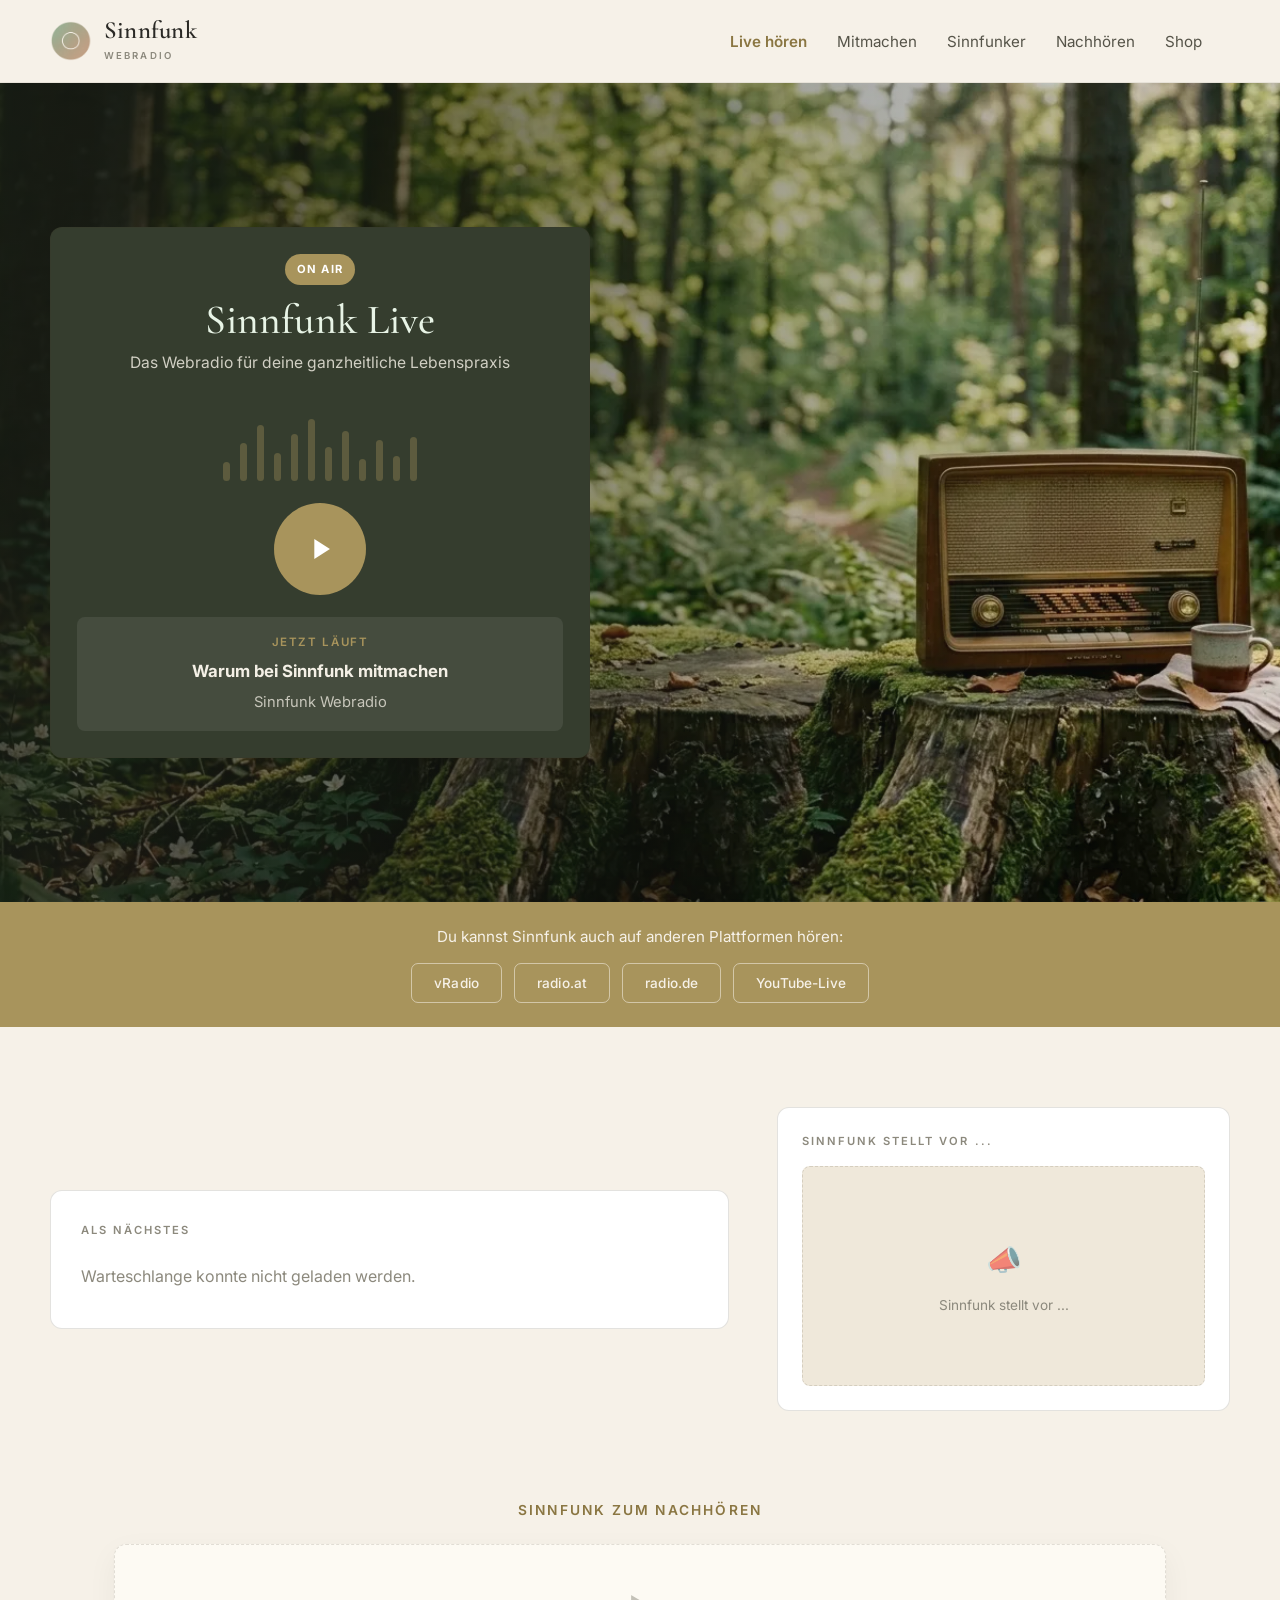
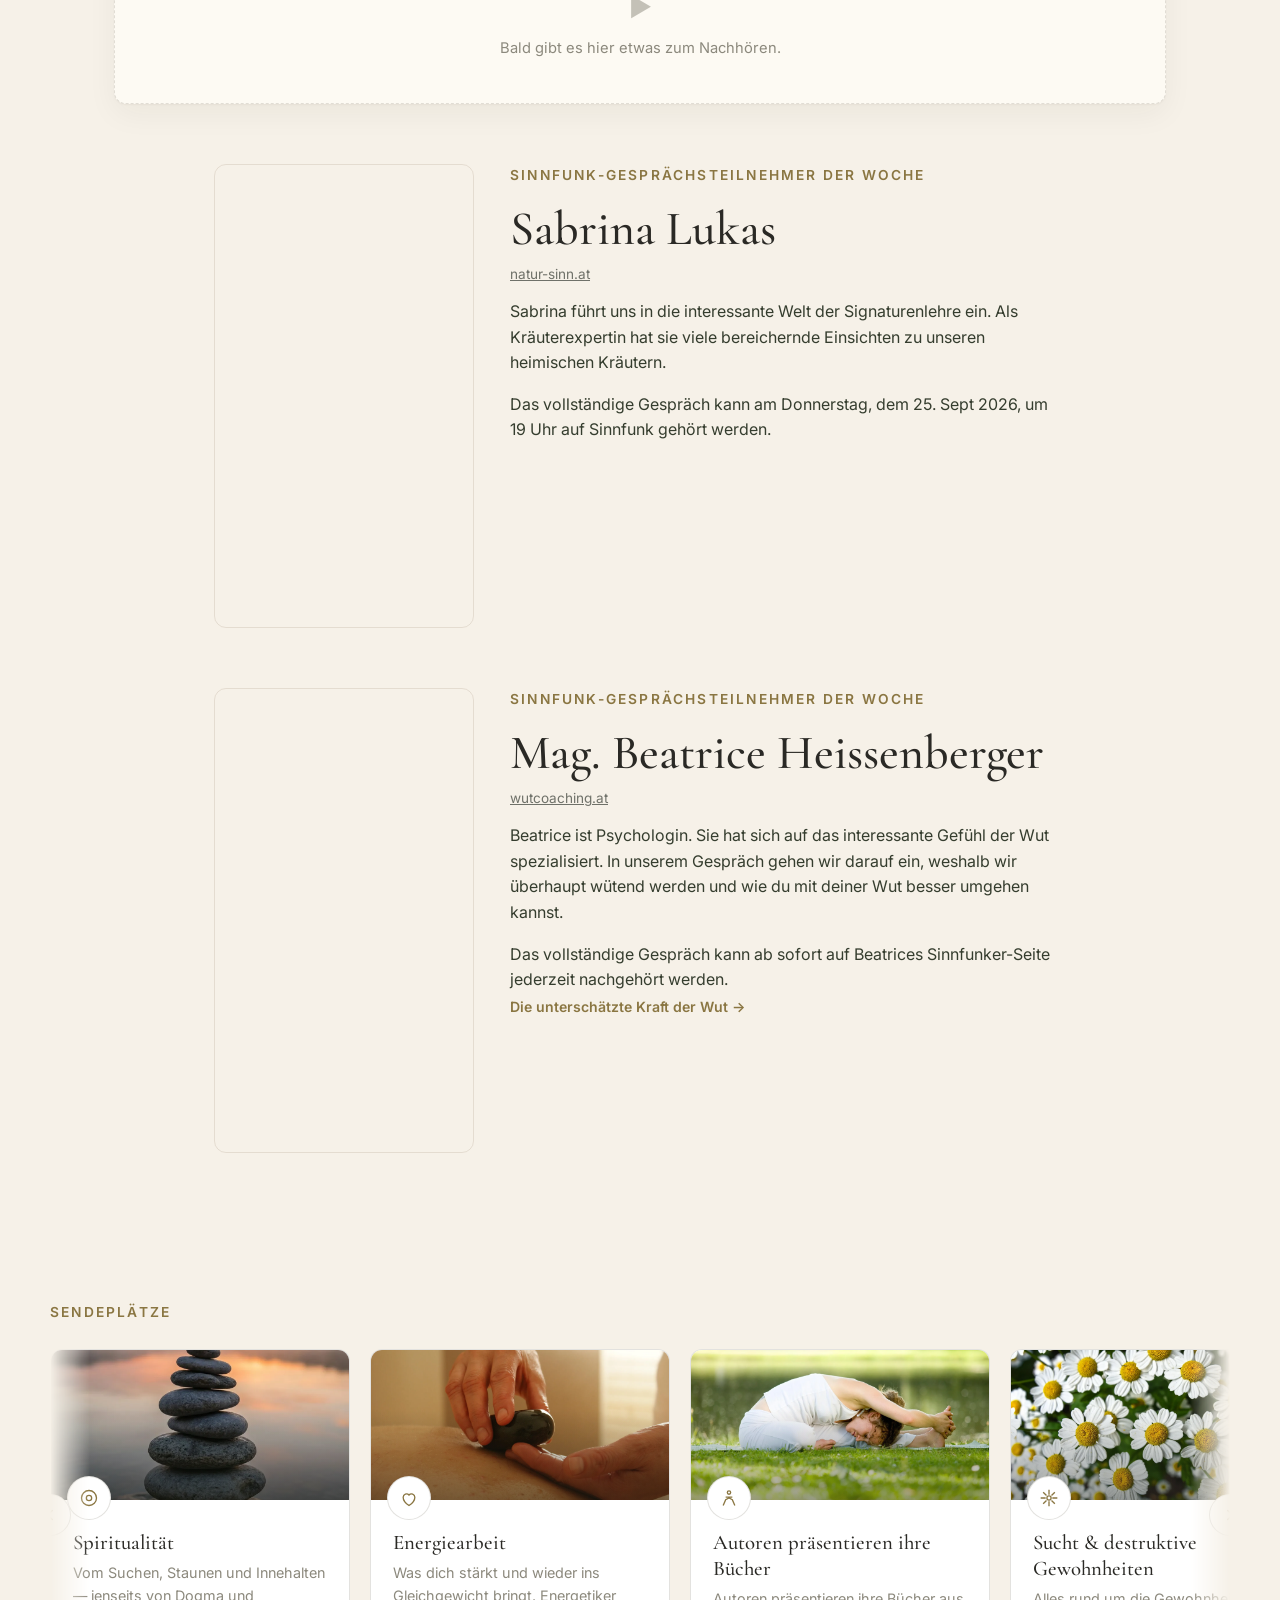
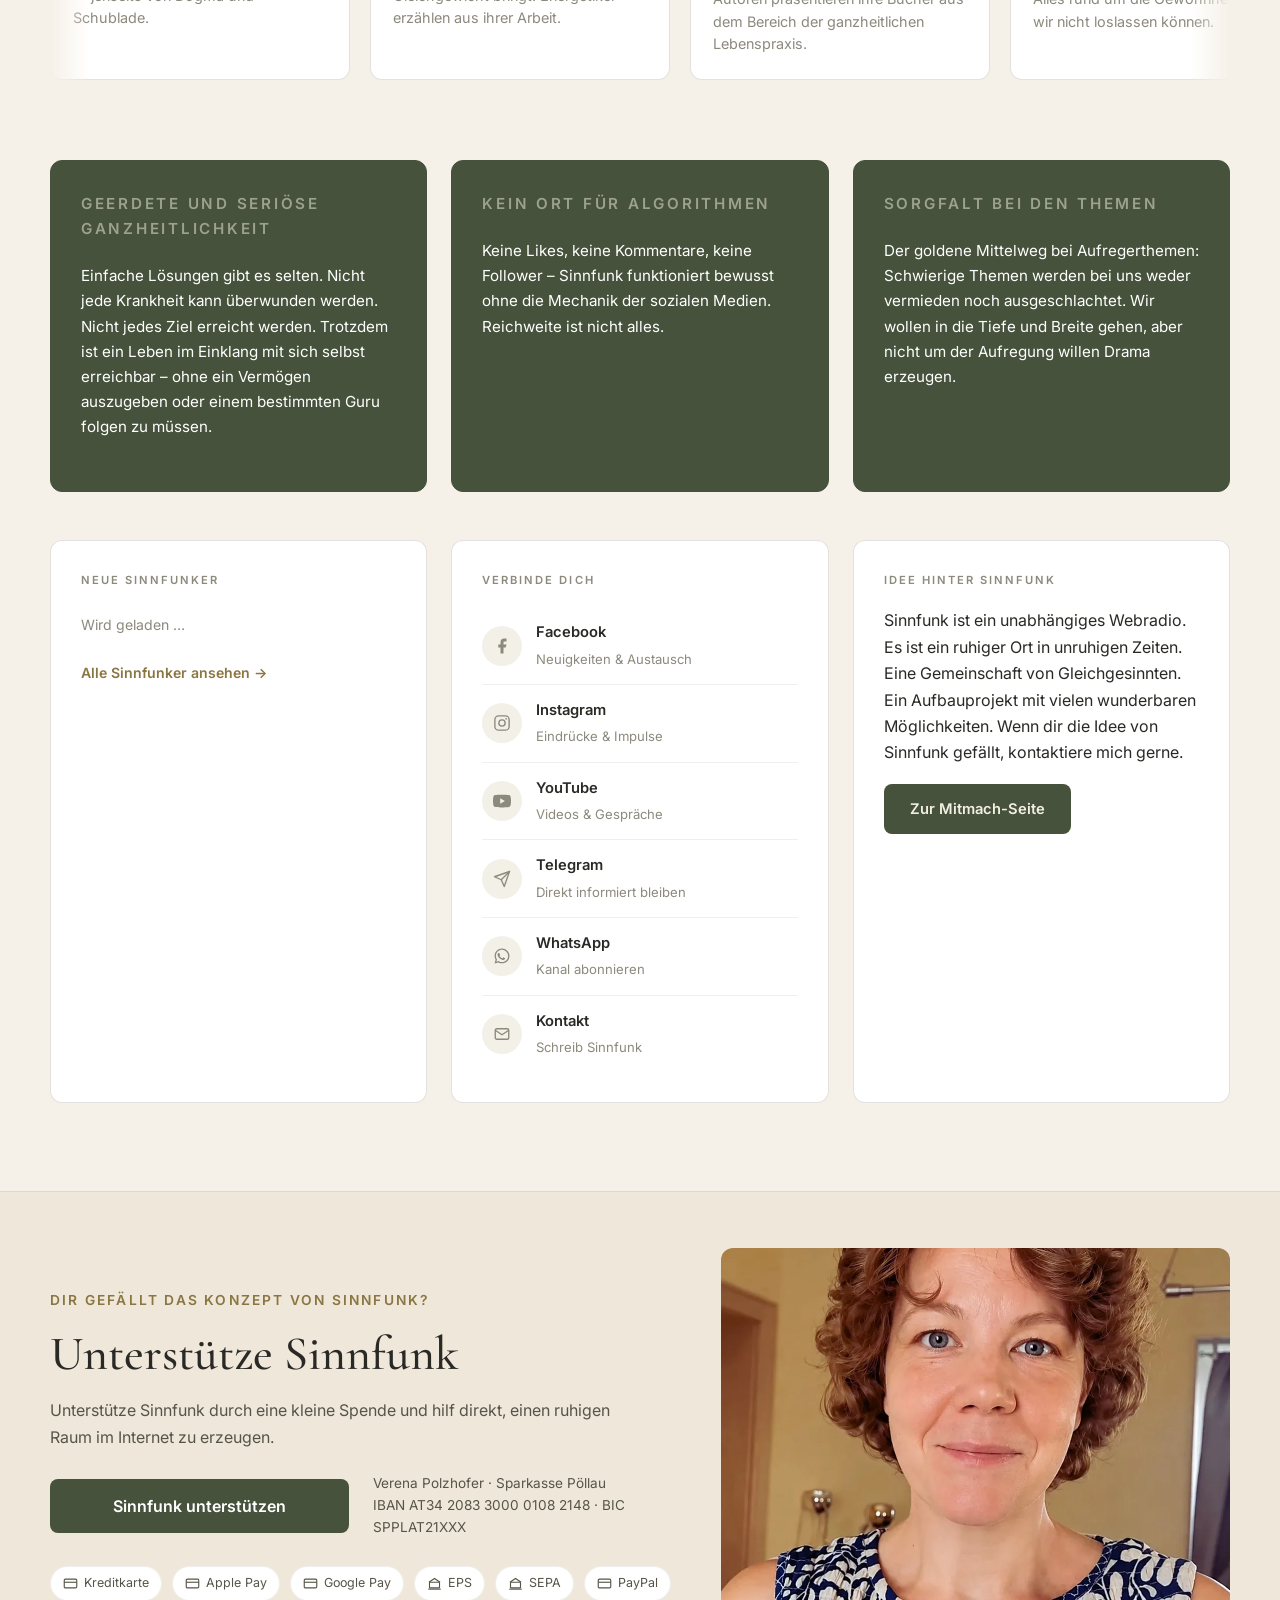
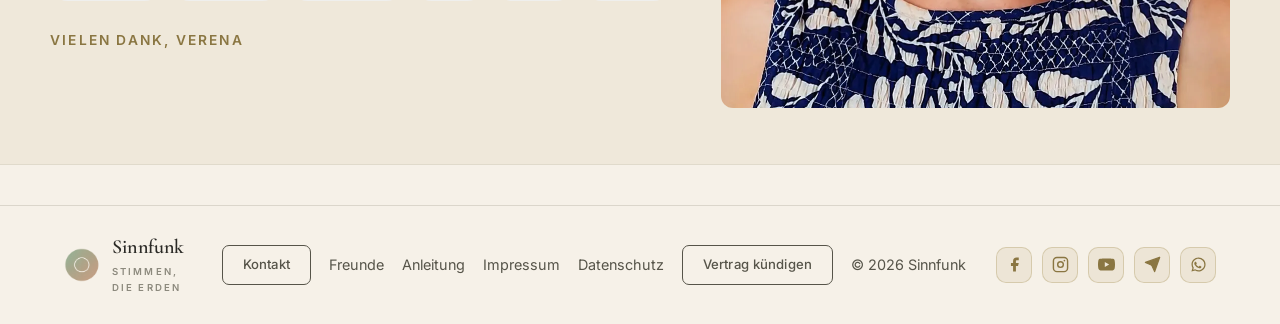
==== commit 43b9251e: "Sinnfunker des Tages" ====
--- a/index.html
+++ b/index.html
@@ -426,24 +426,48 @@
 
 
       <!-- ── Meine Gesprächsteilnehmer der Woche ── -->
+       <div class="gespraech-woche" style="max-width: 900px; margin: 60px auto; padding: 0 24px;">
+        <div class="gw-grid">
+          <div class="gw-video">
+            <div class="gw-video-inner" style="position:relative; padding-top:177.78%; max-width:340px; margin:0 auto;">
+              <iframe src="https://player.mediadelivery.net/embed/695445/b6775372-4d4c-423c-9890-7c989315e648?autoplay=false&loop=false&muted=false&preload=true&responsive=true"   loading="lazy" style="border:0;position:absolute;top:0;left:0;height:100%;width:100%;" allow="accelerometer;gyroscope;autoplay;encrypted-media;picture-in-picture;fullscreen;" allowfullscreen="true"></iframe>
+            </div>
+          </div>
+          <div class="gw-text">
+            <p class="eyebrow">Sinnfunk-Gesprächsteilnehmer der Woche</p>
+            <h2 style="font-family: 'Cormorant Garamond', serif; margin-bottom: 4px;">Sabrina Lukas</h2>
+            <a href="https://www.natur-sinn.at/" target="_blank" rel="noopener" style="font-family: 'Inter', sans-serif; font-size: 0.85rem; color: 
+            #6f7169; text-decoration: underline; display: inline-block; margin-bottom: 14px;">natur-sinn.at</a>
+            <p style="font-family: 'Inter', sans-serif; color: #353d2e; line-height: 1.6; margin-bottom: 16px;">
+              Sabrina führt uns in die interessante Welt der Signaturenlehre ein. Als Kräuterexpertin hat sie viele bereichernde Einsichten zu unseren heimischen Kräutern.
+            </p>
+            <p style="font-family: 'Inter', sans-serif; color: #353d2e; line-height: 1.6;">
+              Das vollständige Gespräch kann am Donnerstag, dem 25. Sept 2026, um 19 Uhr auf Sinnfunk gehört werden.
+            </p>
+          </div>
+        </div>
+      </div>
+      
+
       <div class="gespraech-woche" style="max-width: 900px; margin: 60px auto; padding: 0 24px;">
         <div class="gw-grid">
           <div class="gw-video">
             <div class="gw-video-inner" style="position:relative; padding-top:177.78%; max-width:340px; margin:0 auto;">
-              <iframe src="https://player.mediadelivery.net/embed/695445/7f980455-5904-4f99-b91c-0b62bd81df80?autoplay=false&loop=false&muted=false&preload=true&responsive=true"   loading="lazy" style="border:0;position:absolute;top:0;left:0;height:100%;width:100%;" allow="accelerometer;gyroscope;autoplay;encrypted-media;picture-in-picture;fullscreen;" allowfullscreen="true"></iframe>
+              <iframe src="https://player.mediadelivery.net/embed/695445/685d666e-524e-4524-84b6-67ff9d79c7bd?autoplay=false&loop=false&muted=false&preload=true&responsive=true"    loading="lazy" style="border:0;position:absolute;top:0;left:0;height:100%;width:100%;" allow="accelerometer;gyroscope;autoplay;encrypted-media;picture-in-picture;fullscreen;" allowfullscreen="true"></iframe>
             </div>
           </div>
           <div class="gw-text">
             <p class="eyebrow">Sinnfunk-Gesprächsteilnehmer der Woche</p>
-            <h2 style="font-family: 'Cormorant Garamond', serif; margin-bottom: 4px;">Petra Haberler</h2>
-            <a href="https://freiraum-kunsttherapie.com/" target="_blank" rel="noopener" style="font-family: 'Inter', sans-serif; font-size: 0.85rem; color: 
-            #6f7169; text-decoration: underline; display: inline-block; margin-bottom: 14px;">freiraum-kunsttherapie.com</a>
+            <h2 style="font-family: 'Cormorant Garamond', serif; margin-bottom: 4px;">Mag. Beatrice Heissenberger</h2>
+            <a href="https://wutcoaching.at" target="_blank" rel="noopener" style="font-family: 'Inter', sans-serif; font-size: 0.85rem; color: 
+            #6f7169; text-decoration: underline; display: inline-block; margin-bottom: 14px;">wutcoaching.at</a>
             <p style="font-family: 'Inter', sans-serif; color: #353d2e; line-height: 1.6; margin-bottom: 16px;">
-              Petra ist Mal- und Gestaltungstherapeutin. Wir sprechen über die Sinnhaftigkeit des kreativen Arbeitens zur Sichtbarmachung und Verabeitung schwieriger Lebensfragen.
+              Beatrice ist Psychologin. Sie hat sich auf das interessante Gefühl der Wut spezialisiert. In unserem Gespräch gehen wir darauf ein, weshalb wir überhaupt wütend werden und wie du mit deiner Wut besser umgehen kannst.
             </p>
             <p style="font-family: 'Inter', sans-serif; color: #353d2e; line-height: 1.6;">
-              Das vollständige Gespräch erscheint am Mittwoch, dem 2. September 2026, um 19 Uhr auf Sinnfunk.
+              Das vollständige Gespräch kann ab sofort auf Beatrices Sinnfunker-Seite jederzeit nachgehört werden.
             </p>
+            <a class="arrow-link" href="https://sinnfunk.live/sinnfunker.html?name=mag-beatrice-heissenberger">Die unterschätzte Kraft der Wut →</a>
           </div>
         </div>
       </div>
@@ -901,7 +925,7 @@
           const avatar = s.photo_url
             ? `<span class="sfk-avatar"><img src="${esc(s.photo_url)}" alt="${esc(s.name)}" /></span>`
             : `<span class="sfk-avatar">${initial}</span>`;
-          const profilLink = s.slug ? `/${encodeURIComponent(s.slug)}` : 'community.html';
+          const profilLink = s.slug ? `sinnfunker.html?name=${encodeURIComponent(s.slug)}` : 'community.html';
           return `<a class="sfk-row" href="${esc(profilLink)}">
                     ${avatar}<span class="sfk-name">${esc(s.name)}</span>
                   </a>`;
@@ -1019,7 +1043,7 @@
           const ep = r.episode;
           const slug = ep.sinnfunker && ep.sinnfunker.slug;
           const name = (ep.sinnfunker && ep.sinnfunker.name) || 'Sinnfunk';
-          const profil = slug ? '/' + encodeURIComponent(slug) : 'community.html';
+          const profil = slug ? 'sinnfunker.html?name=' + encodeURIComponent(slug) : 'community.html';
           return ''
             + '<article class="nh-start-box">'
             +   '<p class="nh-start-kicker">Nachhören</p>'
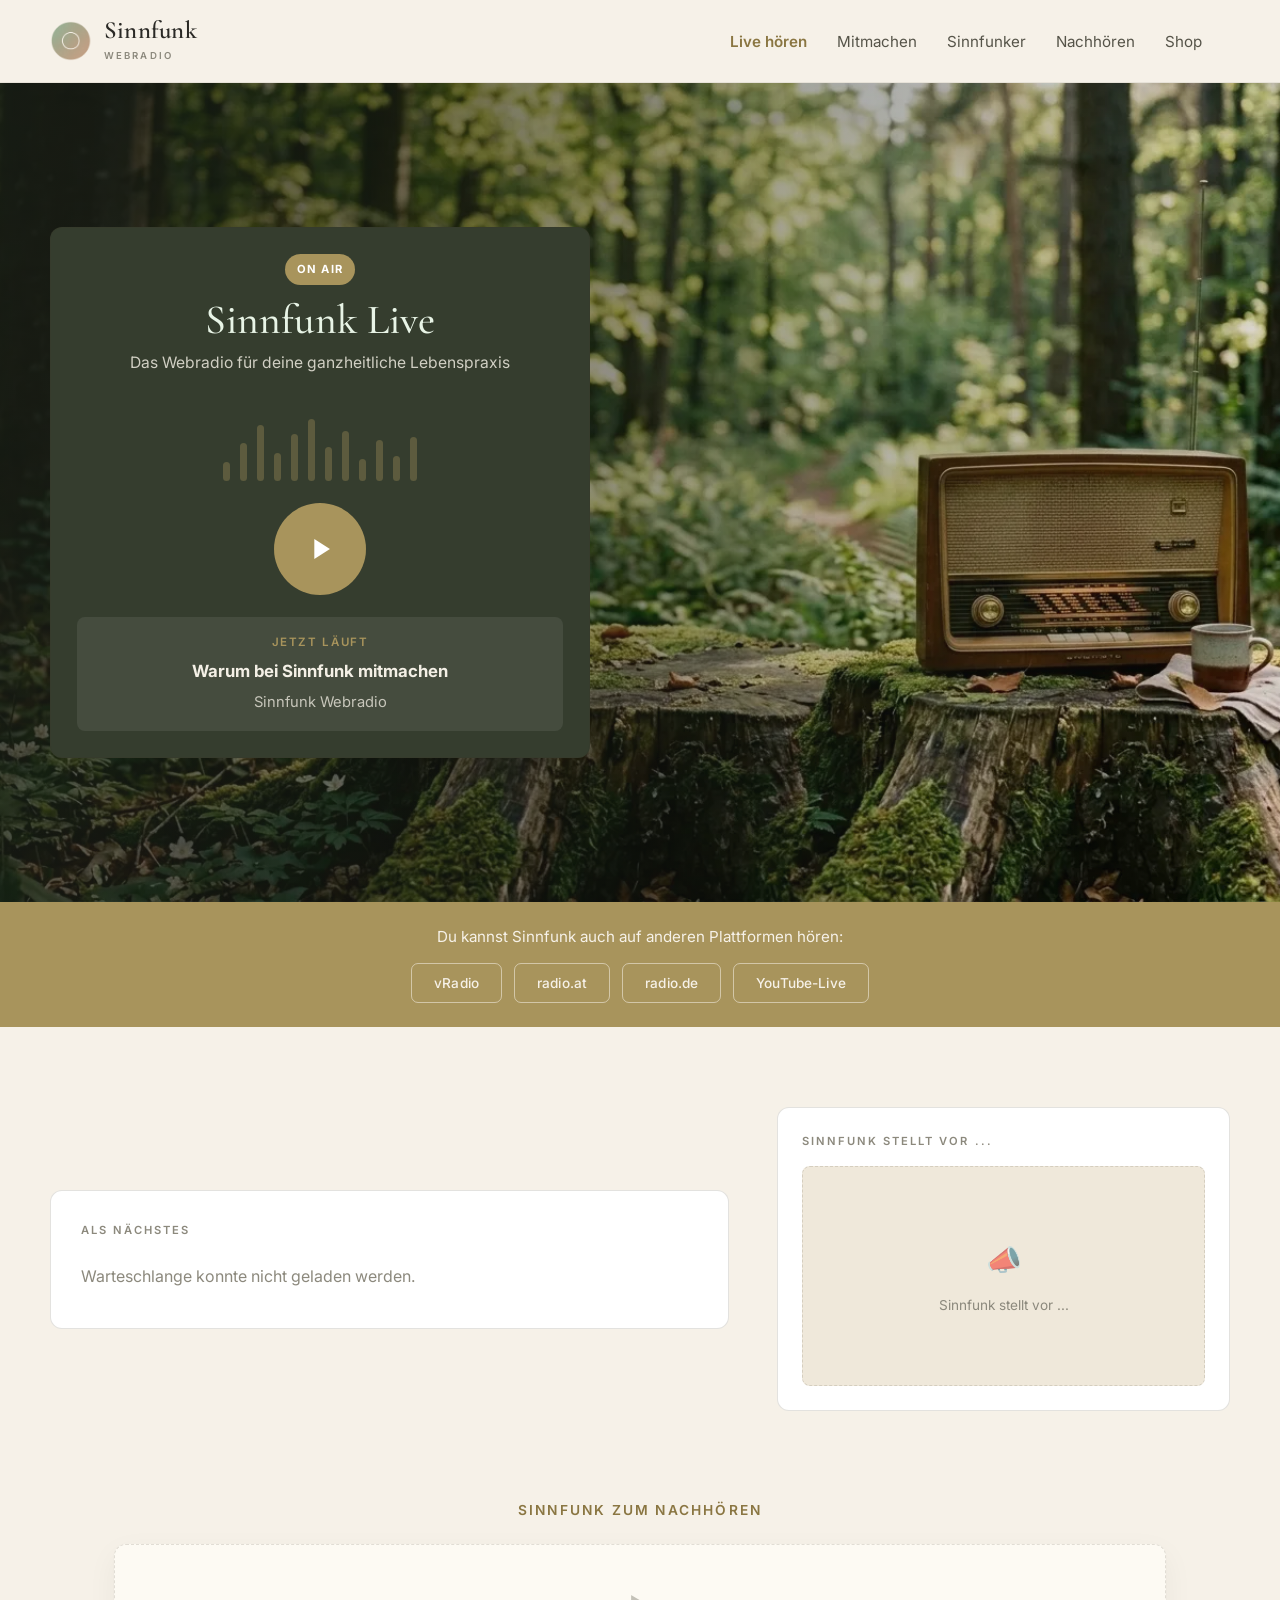
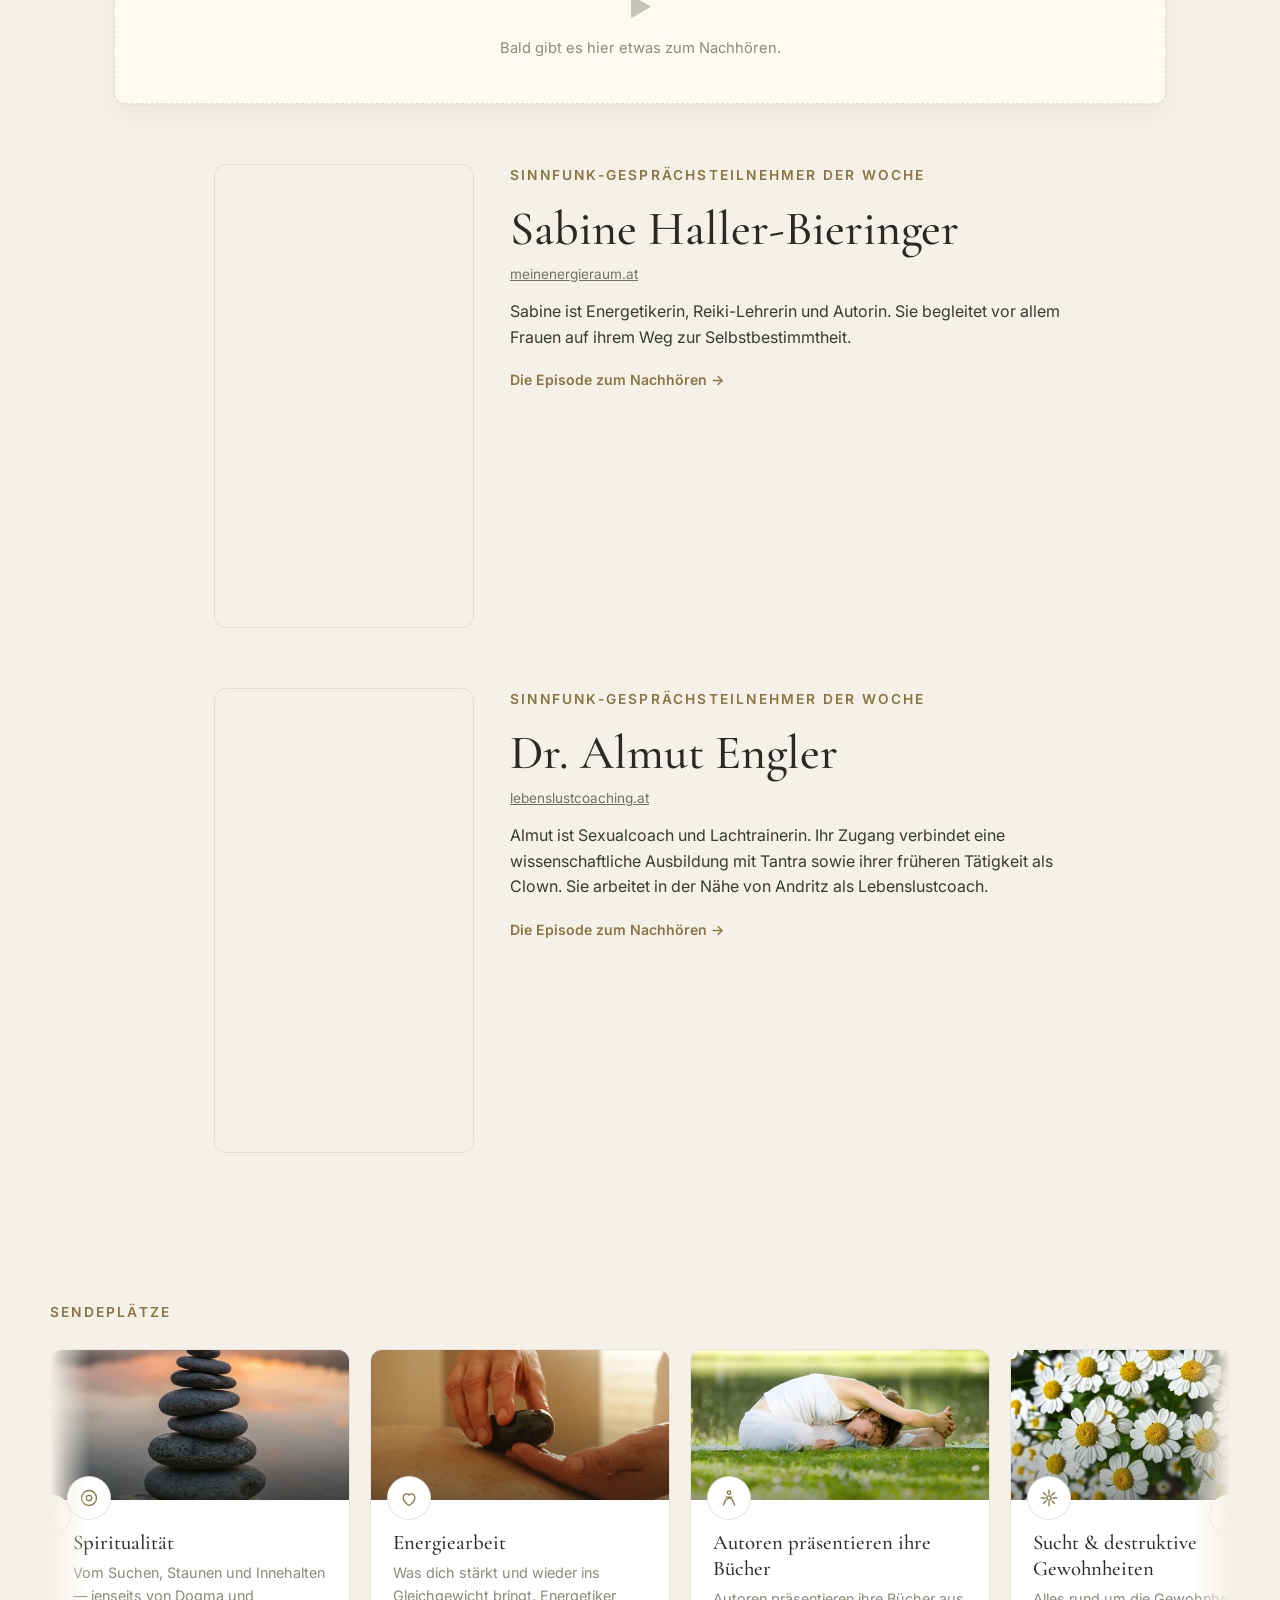
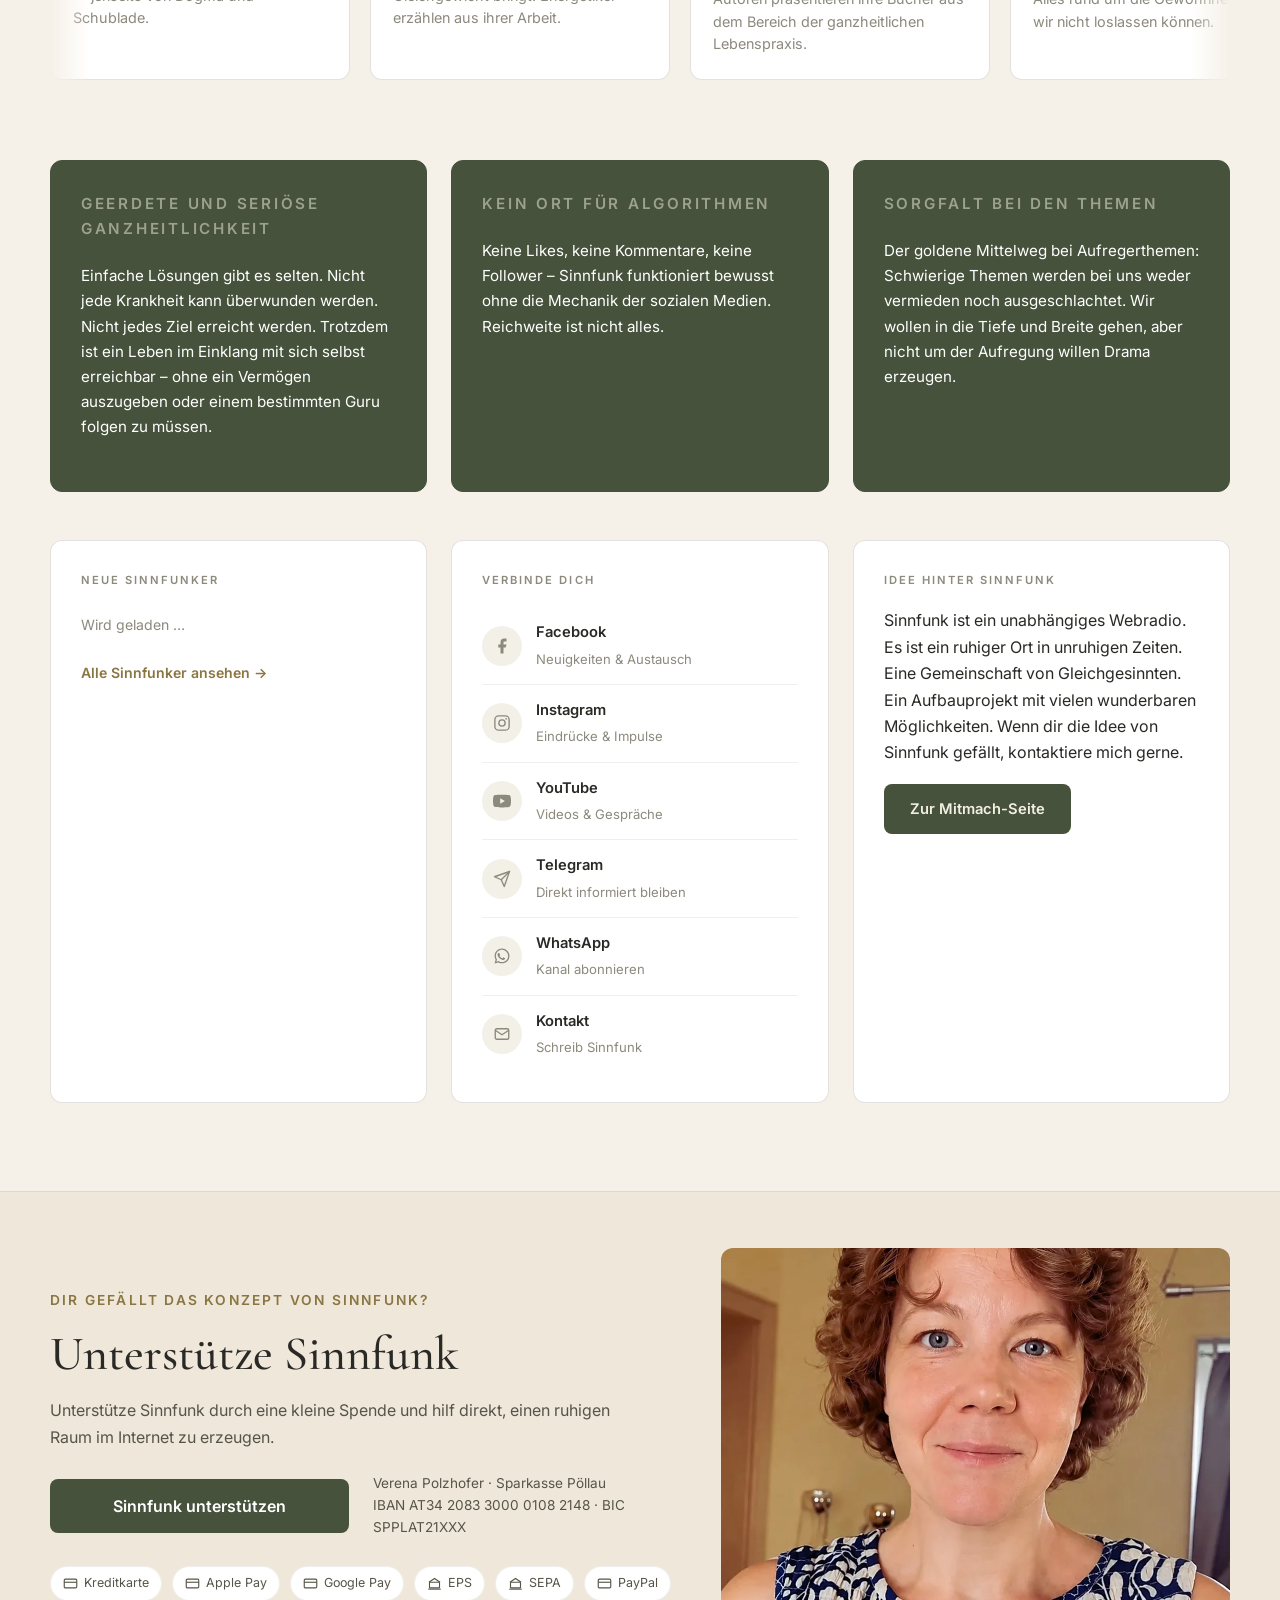
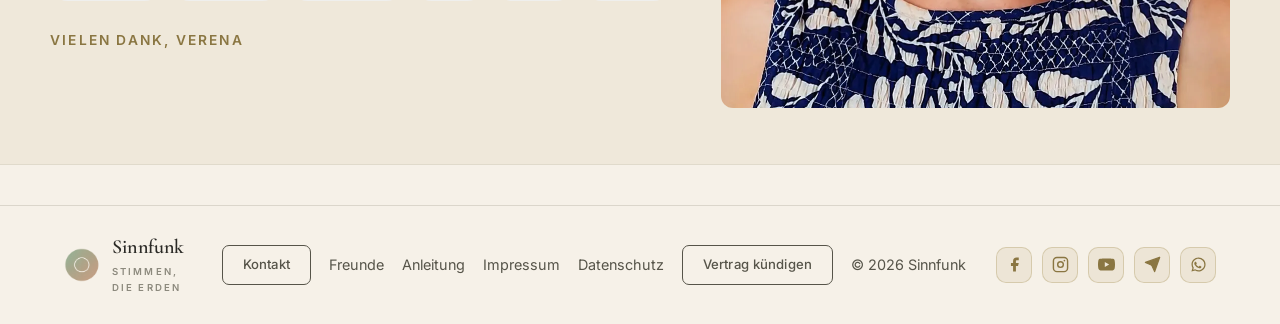
==== commit 9fc561cb: "Gesprächsteilnehmer" ====
--- a/index.html
+++ b/index.html
@@ -430,20 +430,18 @@
         <div class="gw-grid">
           <div class="gw-video">
             <div class="gw-video-inner" style="position:relative; padding-top:177.78%; max-width:340px; margin:0 auto;">
-              <iframe src="https://player.mediadelivery.net/embed/695445/b6775372-4d4c-423c-9890-7c989315e648?autoplay=false&loop=false&muted=false&preload=true&responsive=true"   loading="lazy" style="border:0;position:absolute;top:0;left:0;height:100%;width:100%;" allow="accelerometer;gyroscope;autoplay;encrypted-media;picture-in-picture;fullscreen;" allowfullscreen="true"></iframe>
+              <iframe src="https://player.mediadelivery.net/embed/695445/752ec41f-7b48-4c78-8495-a2f26ed5e056?autoplay=false&loop=false&muted=false&preload=true&responsive=true"  loading="lazy" style="border:0;position:absolute;top:0;left:0;height:100%;width:100%;" allow="accelerometer;gyroscope;autoplay;encrypted-media;picture-in-picture;fullscreen;" allowfullscreen="true"></iframe>
             </div>
           </div>
           <div class="gw-text">
             <p class="eyebrow">Sinnfunk-Gesprächsteilnehmer der Woche</p>
-            <h2 style="font-family: 'Cormorant Garamond', serif; margin-bottom: 4px;">Sabrina Lukas</h2>
-            <a href="https://www.natur-sinn.at/" target="_blank" rel="noopener" style="font-family: 'Inter', sans-serif; font-size: 0.85rem; color: 
-            #6f7169; text-decoration: underline; display: inline-block; margin-bottom: 14px;">natur-sinn.at</a>
+            <h2 style="font-family: 'Cormorant Garamond', serif; margin-bottom: 4px;">Sabine Haller-Bieringer</h2>
+            <a href="https://www.meinenergieraum.de/" target="_blank" rel="noopener" style="font-family: 'Inter', sans-serif; font-size: 0.85rem; color: 
+            #6f7169; text-decoration: underline; display: inline-block; margin-bottom: 14px;">meinenergieraum.at</a>
             <p style="font-family: 'Inter', sans-serif; color: #353d2e; line-height: 1.6; margin-bottom: 16px;">
-              Sabrina führt uns in die interessante Welt der Signaturenlehre ein. Als Kräuterexpertin hat sie viele bereichernde Einsichten zu unseren heimischen Kräutern.
+              Sabine ist Energetikerin, Reiki-Lehrerin und Autorin. Sie begleitet vor allem Frauen auf ihrem Weg zur Selbstbestimmtheit. 
             </p>
-            <p style="font-family: 'Inter', sans-serif; color: #353d2e; line-height: 1.6;">
-              Das vollständige Gespräch kann am Donnerstag, dem 25. Sept 2026, um 19 Uhr auf Sinnfunk gehört werden.
-            </p>
+            <a class="arrow-link" href="https://sinnfunk.live/sinnfunker.html?name=sabine-haller-bieringer">Die Episode zum Nachhören →</a>
           </div>
         </div>
       </div>
@@ -453,21 +451,20 @@
         <div class="gw-grid">
           <div class="gw-video">
             <div class="gw-video-inner" style="position:relative; padding-top:177.78%; max-width:340px; margin:0 auto;">
-              <iframe src="https://player.mediadelivery.net/embed/695445/685d666e-524e-4524-84b6-67ff9d79c7bd?autoplay=false&loop=false&muted=false&preload=true&responsive=true"    loading="lazy" style="border:0;position:absolute;top:0;left:0;height:100%;width:100%;" allow="accelerometer;gyroscope;autoplay;encrypted-media;picture-in-picture;fullscreen;" allowfullscreen="true"></iframe>
+              <iframe src="https://player.mediadelivery.net/embed/695445/a239692b-264a-4694-af4f-f8dcdba11c3f?autoplay=false&loop=false&muted=false&preload=true&responsive=true"  loading="lazy" style="border:0;position:absolute;top:0;left:0;height:100%;width:100%;" allow="accelerometer;gyroscope;autoplay;encrypted-media;picture-in-picture;fullscreen;" allowfullscreen="true"></iframe>
             </div>
           </div>
           <div class="gw-text">
             <p class="eyebrow">Sinnfunk-Gesprächsteilnehmer der Woche</p>
-            <h2 style="font-family: 'Cormorant Garamond', serif; margin-bottom: 4px;">Mag. Beatrice Heissenberger</h2>
-            <a href="https://wutcoaching.at" target="_blank" rel="noopener" style="font-family: 'Inter', sans-serif; font-size: 0.85rem; color: 
-            #6f7169; text-decoration: underline; display: inline-block; margin-bottom: 14px;">wutcoaching.at</a>
+            <h2 style="font-family: 'Cormorant Garamond', serif; margin-bottom: 4px;">Dr. Almut Engler</h2>
+            <a href="https://lebenslustcoaching.at/" target="_blank" rel="noopener" style="font-family: 'Inter', sans-serif; font-size: 0.85rem; color: 
+            #6f7169; text-decoration: underline; display: inline-block; margin-bottom: 14px;">lebenslustcoaching.at</a>
             <p style="font-family: 'Inter', sans-serif; color: #353d2e; line-height: 1.6; margin-bottom: 16px;">
-              Beatrice ist Psychologin. Sie hat sich auf das interessante Gefühl der Wut spezialisiert. In unserem Gespräch gehen wir darauf ein, weshalb wir überhaupt wütend werden und wie du mit deiner Wut besser umgehen kannst.
+              Almut ist Sexualcoach und Lachtrainerin. Ihr Zugang verbindet eine wissenschaftliche Ausbildung mit Tantra sowie ihrer früheren Tätigkeit als Clown. 
+              Sie arbeitet in der Nähe von Andritz als Lebenslustcoach.
             </p>
-            <p style="font-family: 'Inter', sans-serif; color: #353d2e; line-height: 1.6;">
-              Das vollständige Gespräch kann ab sofort auf Beatrices Sinnfunker-Seite jederzeit nachgehört werden.
-            </p>
-            <a class="arrow-link" href="https://sinnfunk.live/sinnfunker.html?name=mag-beatrice-heissenberger">Die unterschätzte Kraft der Wut →</a>
+  
+            <a class="arrow-link" href="https://sinnfunk.live/sinnfunker.html?name=almut-engler">Die Episode zum Nachhören →</a>
           </div>
         </div>
       </div>
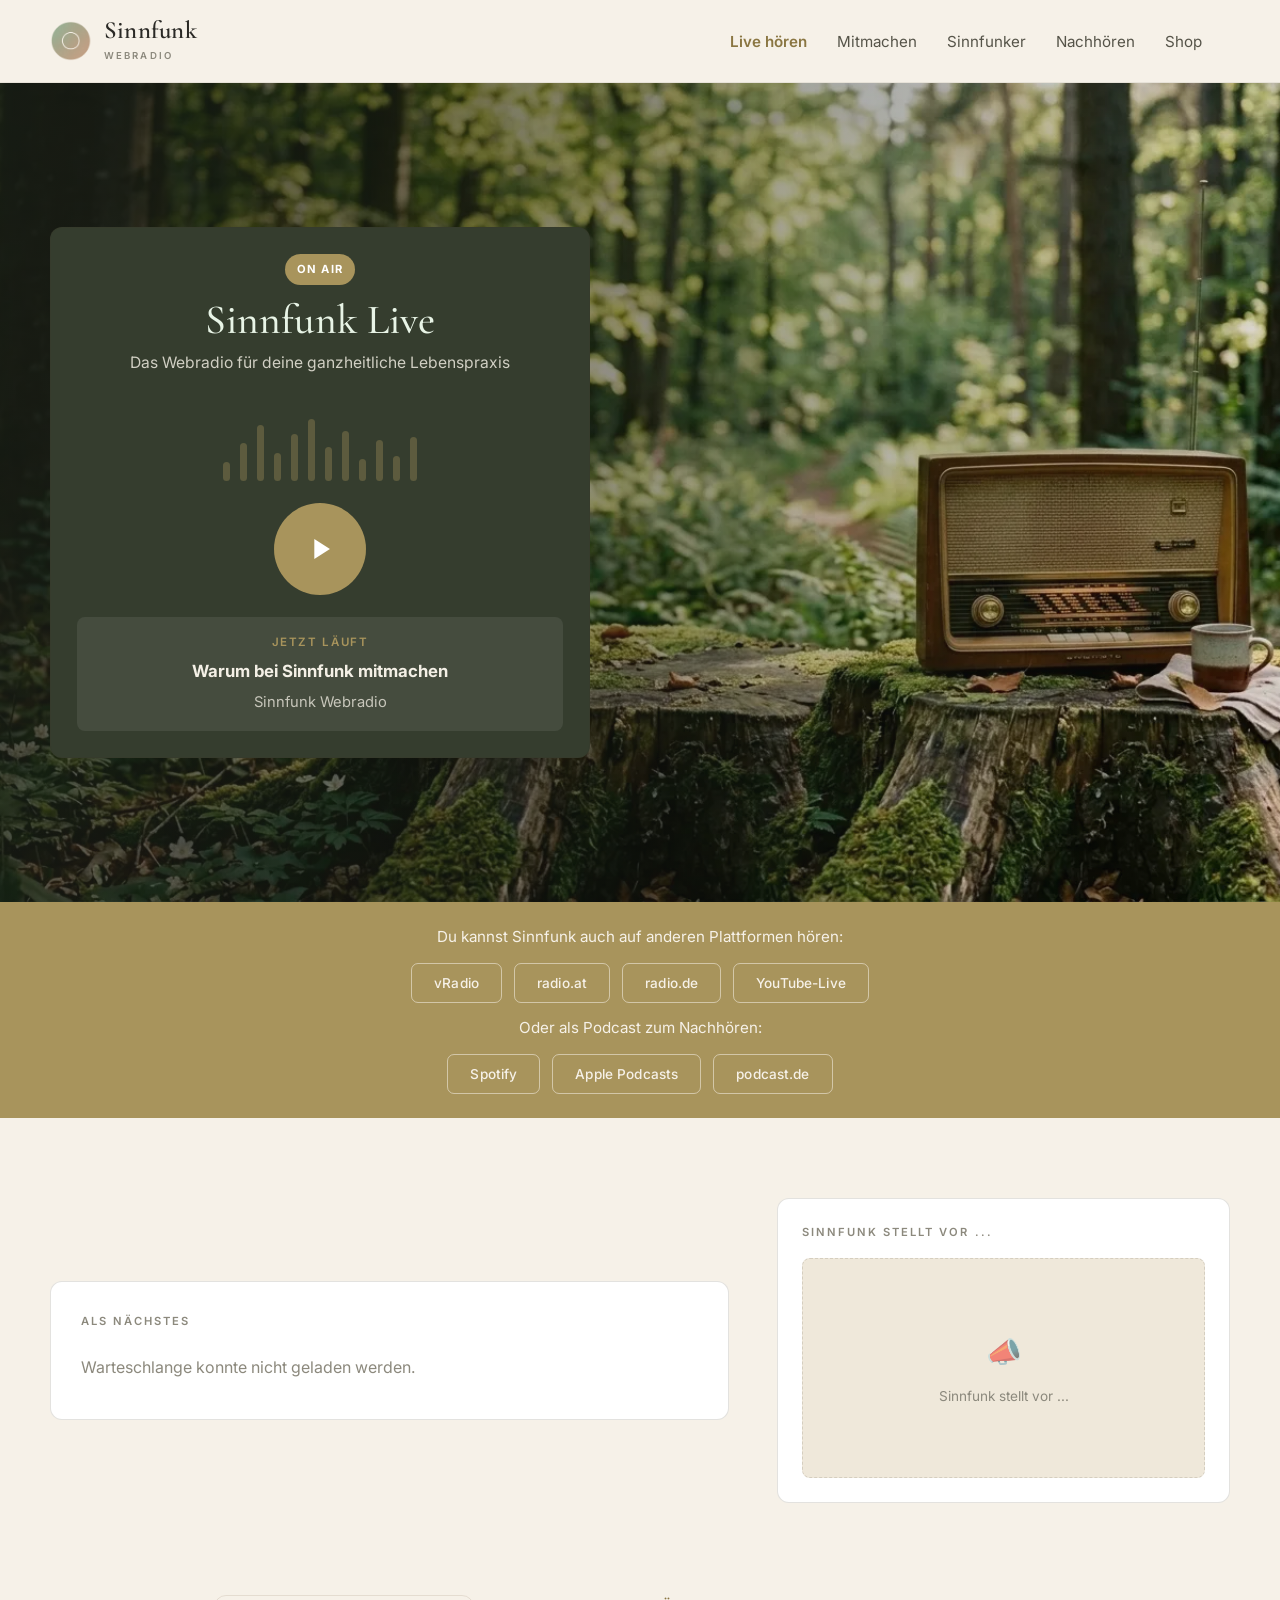
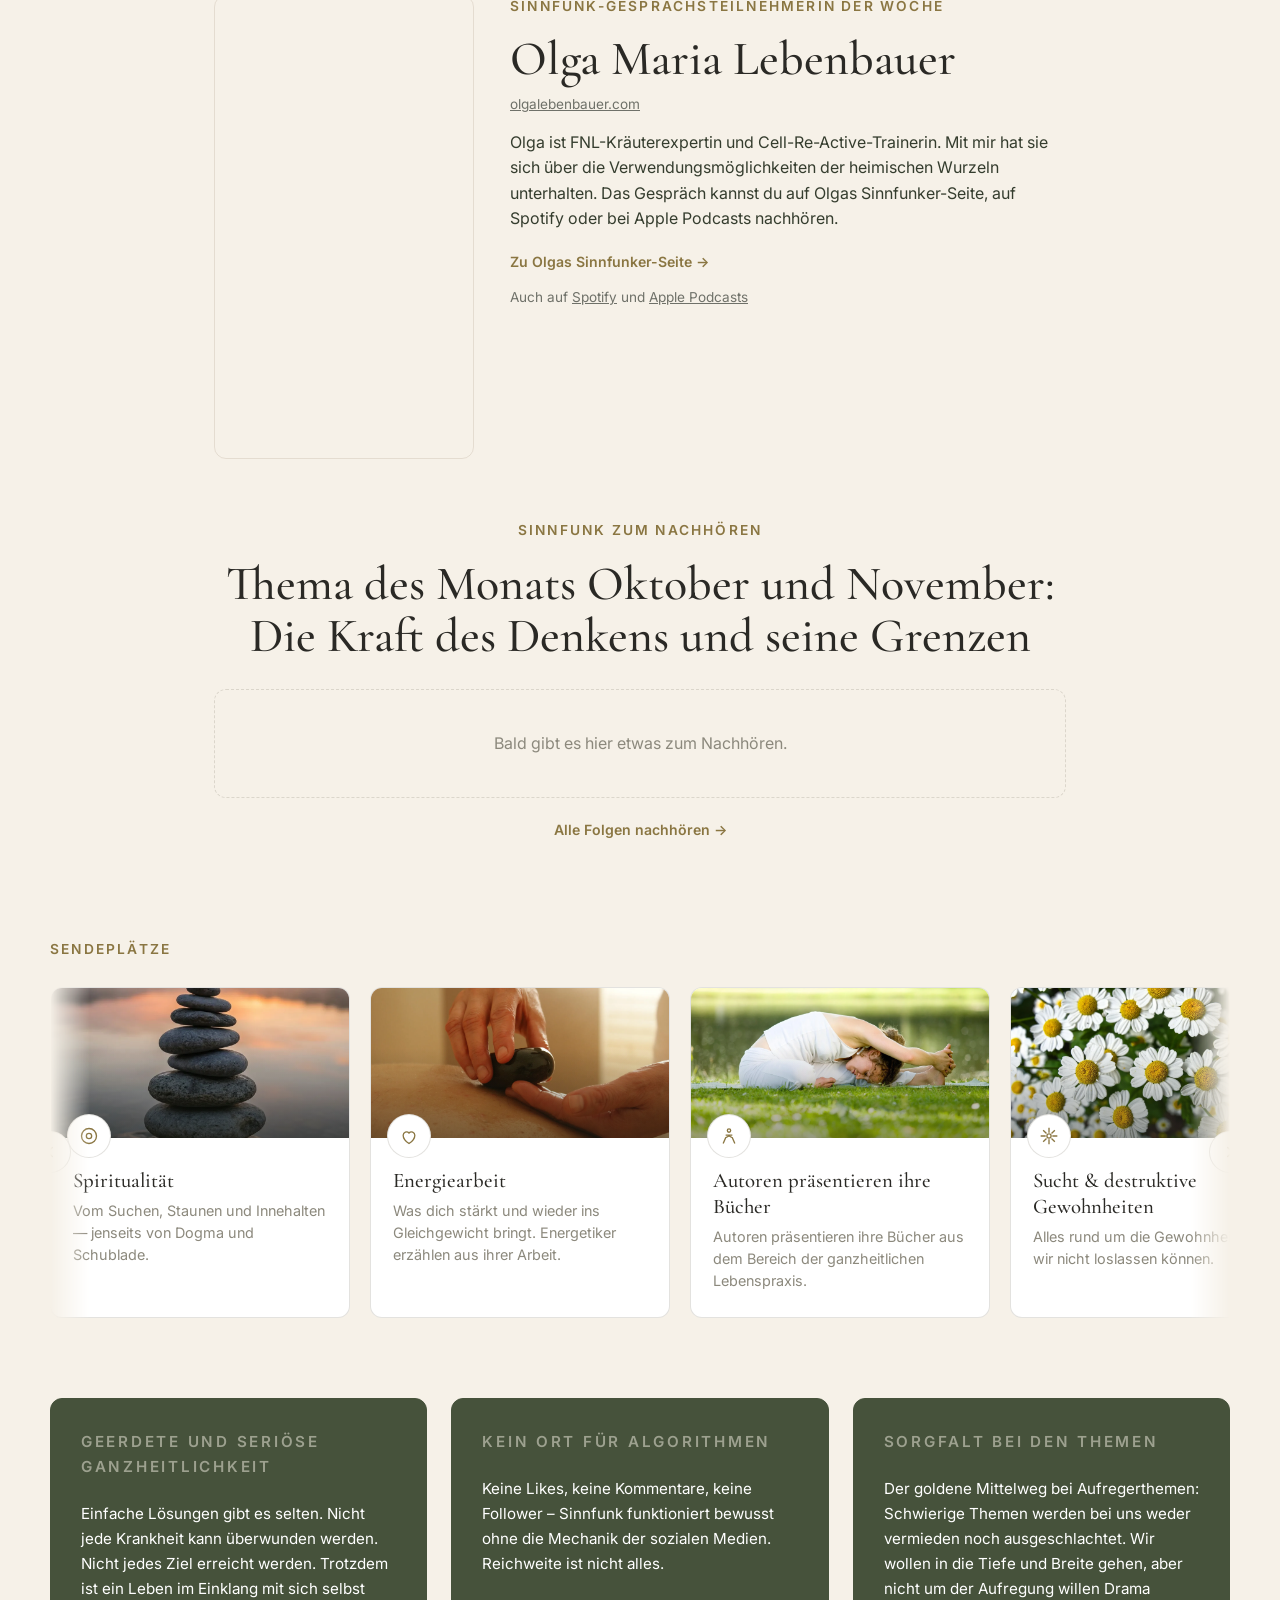
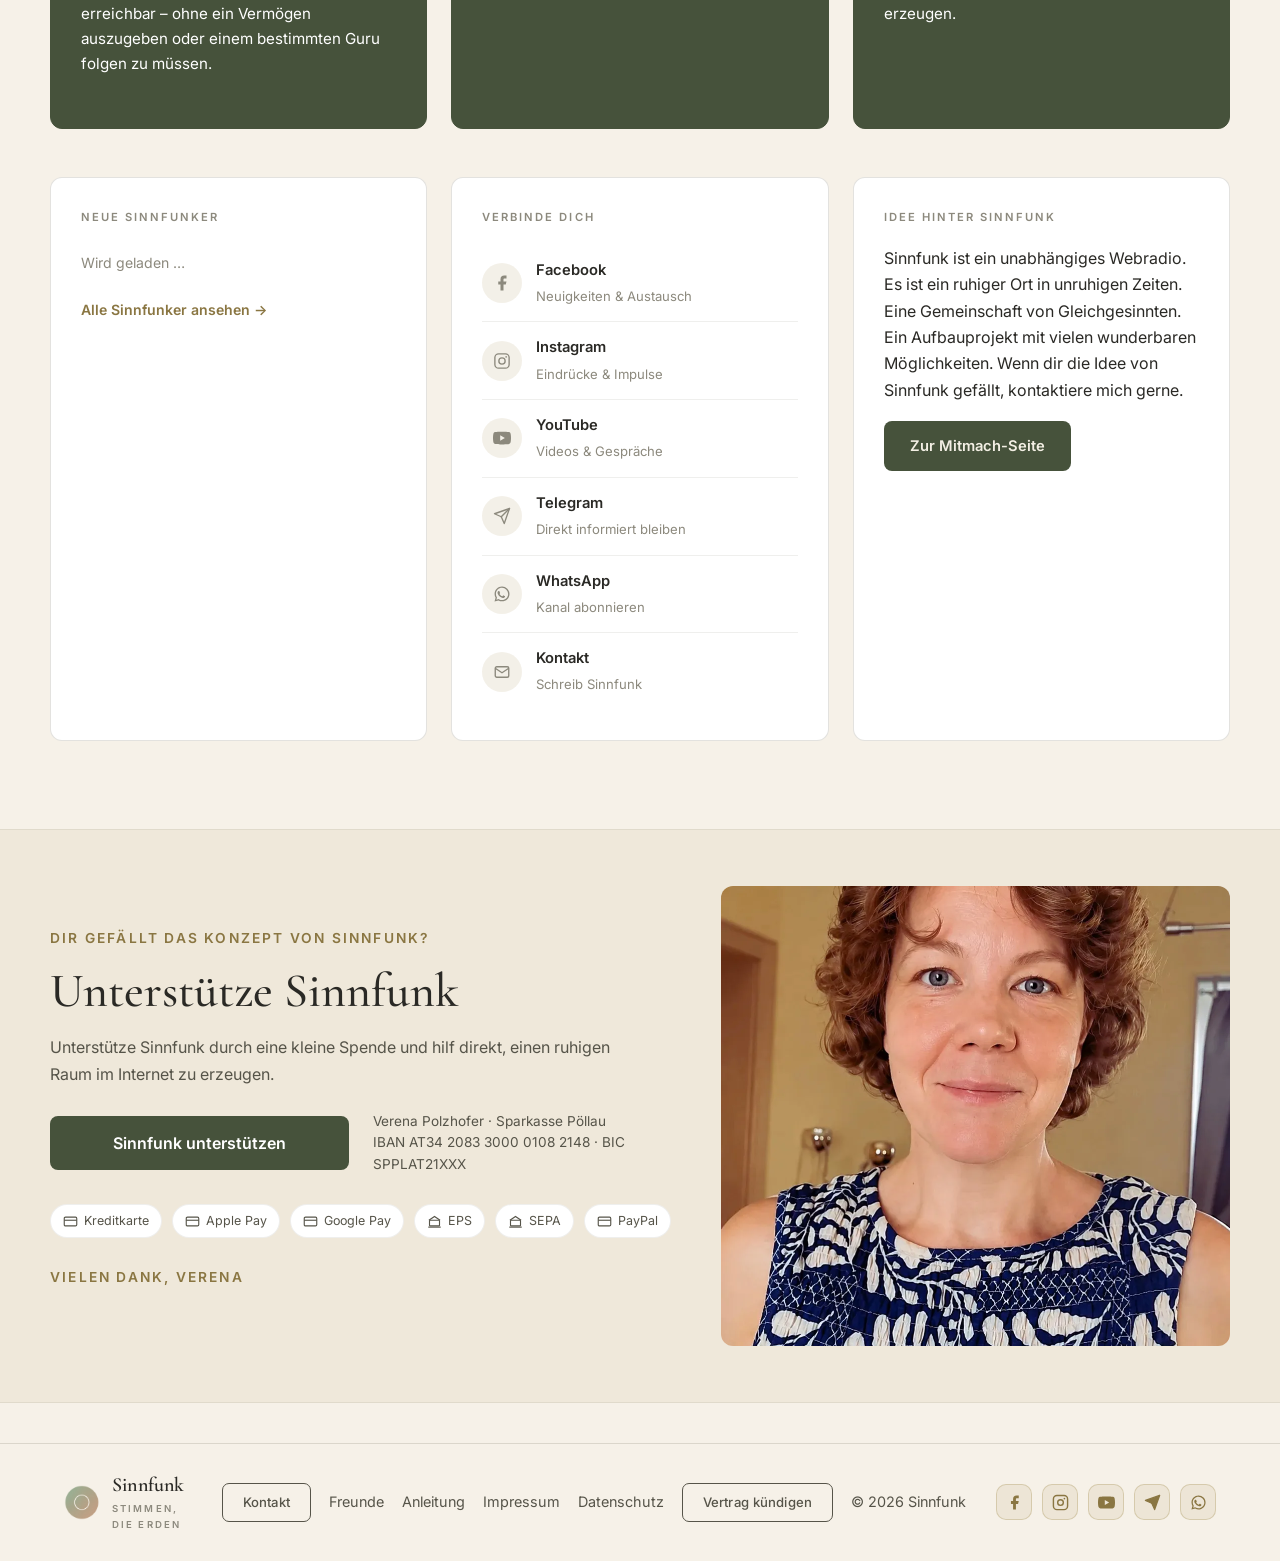
==== commit 831aa7d1: "Index" ====
--- a/index.html
+++ b/index.html
@@ -324,6 +324,12 @@
           <a class="plattform-btn" href="https://www.radio.de/" target="_blank" rel="noopener">radio.de</a>
           <a class="plattform-btn" href="https://www.youtube.com/live/8dVF2rZL7Ec?si=6FAVDq2h2gyxFTWm" target="_blank" rel="noopener">YouTube-Live</a>
         </div>
+        <p>Oder als Podcast zum Nachhören:</p>
+        <div class="plattformen-logos">
+          <a class="plattform-btn" href="https://open.spotify.com/show/6oKazRhX7JWAdCcDWmDijG?si=d9925a4eafb44ae1" target="_blank" rel="noopener">Spotify</a>
+          <a class="plattform-btn" href="https://podcasts.apple.com/de/podcast/sinnfunk/id6820013959" target="_blank" rel="noopener">Apple Podcasts</a>
+          <a class="plattform-btn" href="https://www.podcast.de/podcast/3766481/sinnfunk" target="_blank" rel="noopener">podcast.de</a>
+        </div>
       </div>
 
       <!-- ── Programm: Als Nächstes (Player ist jetzt oben im Hero) ── -->
@@ -368,108 +374,135 @@
 
 
 
-      <!-- ── Zum Nachhören: bis zu 3 Inhalte, gesteuert über die Upload-WebApp (Dashboard) ── -->
-      <style>
-        .nh-start { max-width: 1100px; margin: 56px auto 8px; padding: 0 24px; }
-        .nh-start-eyebrow { text-align: center; margin-bottom: 22px; }
-        .nh-start-grid { display: grid; gap: 20px; }
-        .nh-start-grid.nh-count-0,
-        .nh-start-grid.nh-count-1 { grid-template-columns: 1fr; }
-        .nh-start-grid.nh-count-2 { grid-template-columns: 1fr 1fr; }
-        .nh-start-grid.nh-count-3 { grid-template-columns: 1fr 1fr 1fr; }
-        .nh-start-box {
-          background: var(--paper-warm);
-          border: 1px solid var(--line);
-          border-radius: var(--radius);
-          box-shadow: var(--shadow);
-          padding: 22px 22px 24px;
-          display: flex; flex-direction: column;
-        }
-        .nh-start-kicker {
-          font-family: var(--font-body); text-transform: uppercase;
-          letter-spacing: 0.14em; font-size: 0.7rem; font-weight: 700;
-          color: var(--gold-deep); margin: 0 0 8px;
-        }
-        .nh-start-title {
-          font-family: var(--font-display); font-size: 1.5rem; line-height: 1.2;
-          color: var(--ink); margin: 0 0 4px;
-        }
-        .nh-start-name {
-          font-family: var(--font-body); font-size: 0.9rem; color: var(--muted); margin: 0 0 16px;
-        }
-        .nh-start-audio { width: 100%; margin-bottom: 18px; }
-        .nh-start-btns { display: flex; flex-wrap: wrap; gap: 10px; margin-top: auto; }
-        .nh-start-btns .button { font-size: 0.85rem; padding: 11px 18px; }
-        /* Platzhalter, solange nichts gewählt ist */
-        .nh-start-platzhalter {
-          align-items: center; justify-content: center; text-align: center;
-          min-height: 160px; color: var(--muted); border-style: dashed;
-        }
-        .nh-start-platzhalter .nh-start-ph-icon { font-size: 1.6rem; margin-bottom: 8px; opacity: 0.5; }
-        .nh-start-platzhalter p { font-family: var(--font-body); font-size: 0.92rem; margin: 0; }
-        /* Handy: Boxen immer untereinander */
-        @media (max-width: 640px) {
-          .nh-start-grid.nh-count-2,
-          .nh-start-grid.nh-count-3 { grid-template-columns: 1fr; }
-        }
-      </style>
-      <section class="nh-start" id="nh-start" aria-label="Sinnfunk zum Nachhören">
-        <p class="eyebrow nh-start-eyebrow">Sinnfunk zum Nachhören</p>
-        <div class="nh-start-grid nh-count-0" id="nh-start-grid">
-          <!-- Platzhalter, solange nichts ausgewählt ist (wird vom Script ersetzt, sobald Inhalte gewählt sind) -->
-          <div class="nh-start-box nh-start-platzhalter">
-            <span class="nh-start-ph-icon">▶</span>
-            <p>Bald gibt es hier etwas zum Nachhören.</p>
-          </div>
-        </div>
-      </section>
-
-
-      <!-- ── Meine Gesprächsteilnehmer der Woche ── -->
-       <div class="gespraech-woche" style="max-width: 900px; margin: 60px auto; padding: 0 24px;">
-        <div class="gw-grid">
-          <div class="gw-video">
-            <div class="gw-video-inner" style="position:relative; padding-top:177.78%; max-width:340px; margin:0 auto;">
-              <iframe src="https://player.mediadelivery.net/embed/695445/752ec41f-7b48-4c78-8495-a2f26ed5e056?autoplay=false&loop=false&muted=false&preload=true&responsive=true"  loading="lazy" style="border:0;position:absolute;top:0;left:0;height:100%;width:100%;" allow="accelerometer;gyroscope;autoplay;encrypted-media;picture-in-picture;fullscreen;" allowfullscreen="true"></iframe>
-            </div>
-          </div>
-          <div class="gw-text">
-            <p class="eyebrow">Sinnfunk-Gesprächsteilnehmer der Woche</p>
-            <h2 style="font-family: 'Cormorant Garamond', serif; margin-bottom: 4px;">Sabine Haller-Bieringer</h2>
-            <a href="https://www.meinenergieraum.de/" target="_blank" rel="noopener" style="font-family: 'Inter', sans-serif; font-size: 0.85rem; color: 
-            #6f7169; text-decoration: underline; display: inline-block; margin-bottom: 14px;">meinenergieraum.at</a>
-            <p style="font-family: 'Inter', sans-serif; color: #353d2e; line-height: 1.6; margin-bottom: 16px;">
-              Sabine ist Energetikerin, Reiki-Lehrerin und Autorin. Sie begleitet vor allem Frauen auf ihrem Weg zur Selbstbestimmtheit. 
-            </p>
-            <a class="arrow-link" href="https://sinnfunk.live/sinnfunker.html?name=sabine-haller-bieringer">Die Episode zum Nachhören →</a>
-          </div>
-        </div>
-      </div>
-      
-
+      <!-- ── Gesprächsteilnehmerin der Woche ── -->
       <div class="gespraech-woche" style="max-width: 900px; margin: 60px auto; padding: 0 24px;">
         <div class="gw-grid">
           <div class="gw-video">
             <div class="gw-video-inner" style="position:relative; padding-top:177.78%; max-width:340px; margin:0 auto;">
-              <iframe src="https://player.mediadelivery.net/embed/695445/a239692b-264a-4694-af4f-f8dcdba11c3f?autoplay=false&loop=false&muted=false&preload=true&responsive=true"  loading="lazy" style="border:0;position:absolute;top:0;left:0;height:100%;width:100%;" allow="accelerometer;gyroscope;autoplay;encrypted-media;picture-in-picture;fullscreen;" allowfullscreen="true"></iframe>
+              <iframe src="https://player.mediadelivery.net/embed/695445/54f20252-4ddc-4101-81c9-9a6e313d437e?autoplay=false&loop=false&muted=false&preload=true&responsive=true" loading="lazy" style="border:0;position:absolute;top:0;left:0;height:100%;width:100%;" allow="accelerometer;gyroscope;autoplay;encrypted-media;picture-in-picture;fullscreen;" allowfullscreen="true"></iframe>
             </div>
           </div>
           <div class="gw-text">
-            <p class="eyebrow">Sinnfunk-Gesprächsteilnehmer der Woche</p>
-            <h2 style="font-family: 'Cormorant Garamond', serif; margin-bottom: 4px;">Dr. Almut Engler</h2>
-            <a href="https://lebenslustcoaching.at/" target="_blank" rel="noopener" style="font-family: 'Inter', sans-serif; font-size: 0.85rem; color: 
-            #6f7169; text-decoration: underline; display: inline-block; margin-bottom: 14px;">lebenslustcoaching.at</a>
+            <p class="eyebrow">Sinnfunk-Gesprächsteilnehmerin der Woche</p>
+            <h2 style="font-family: 'Cormorant Garamond', serif; margin-bottom: 4px;">Olga Maria Lebenbauer</h2>
+            <a href="https://olgalebenbauer.com/" target="_blank" rel="noopener" style="font-family: 'Inter', sans-serif; font-size: 0.85rem; color: #6f7169; text-decoration: underline; display: inline-block; margin-bottom: 14px;">olgalebenbauer.com</a>
             <p style="font-family: 'Inter', sans-serif; color: #353d2e; line-height: 1.6; margin-bottom: 16px;">
-              Almut ist Sexualcoach und Lachtrainerin. Ihr Zugang verbindet eine wissenschaftliche Ausbildung mit Tantra sowie ihrer früheren Tätigkeit als Clown. 
-              Sie arbeitet in der Nähe von Andritz als Lebenslustcoach.
+              Olga ist FNL-Kräuterexpertin und Cell-Re-Active-Trainerin. Mit mir hat sie sich über die Verwendungsmöglichkeiten der heimischen Wurzeln unterhalten.
+              Das Gespräch kannst du auf Olgas Sinnfunker-Seite, auf Spotify oder bei Apple Podcasts nachhören.
             </p>
-  
-            <a class="arrow-link" href="https://sinnfunk.live/sinnfunker.html?name=almut-engler">Die Episode zum Nachhören →</a>
+            <a class="arrow-link" href="https://sinnfunk.live/sinnfunker.html?name=olga-maria-lebenbauer">Zu Olgas Sinnfunker-Seite →</a>
+            <p class="gw-podcast-links" style="font-family: 'Inter', sans-serif; font-size: 0.85rem; color: #6f7169; margin-top: 12px;">
+              Auch auf
+              <a href="https://open.spotify.com/show/6oKazRhX7JWAdCcDWmDijG?si=d9925a4eafb44ae1" target="_blank" rel="noopener" style="color: #6f7169; text-decoration: underline;">Spotify</a>
+              und
+              <a href="https://podcasts.apple.com/de/podcast/sinnfunk/id6820013959" target="_blank" rel="noopener" style="color: #6f7169; text-decoration: underline;">Apple Podcasts</a>
+            </p>
           </div>
         </div>
       </div>
-      
-    
+
+
+      <!-- ── Thema des Monats: Player mit den im Dashboard (Upload-WebApp) gewählten Episoden ──
+           Überschrift, Beschreibung und Episoden werden im Dashboard festgelegt.
+           Der Text unten ist nur der Ersatz, falls die Datenbank nicht erreichbar ist. -->
+      <style>
+        .tm-start { max-width: 900px; margin: 60px auto 8px; padding: 0 24px; }
+        .tm-start-kopf { text-align: center; margin-bottom: 26px; }
+        .tm-start-kopf h2 { margin: 6px 0 10px; }
+        .tm-start-beschreibung {
+          font-family: var(--font-body); color: #353d2e; line-height: 1.6;
+          max-width: 680px; margin: 0 auto; white-space: pre-line;
+        }
+        .tm-start-beschreibung:empty { display: none; }
+        .tm-start-platzhalter {
+          text-align: center; color: var(--muted); font-family: var(--font-body);
+          border: 1px dashed var(--line); border-radius: var(--radius); padding: 40px 20px;
+        }
+
+        /* Player – gleiche Optik wie auf den Sinnfunker-Seiten */
+        .tm-player { background: var(--forest); color: var(--cream); border-radius: var(--radius); box-shadow: var(--shadow); overflow: hidden; }
+        .tm-player-kopf { display: flex; align-items: center; gap: 28px; padding: 30px 32px 22px; }
+        .tm-player-bild, .tm-player-bild-platzhalter {
+          width: 150px; height: 150px; border-radius: var(--radius); flex-shrink: 0;
+          object-fit: cover; box-shadow: 0 6px 20px rgba(0,0,0,0.25);
+        }
+        .tm-player-bild-platzhalter {
+          background: linear-gradient(135deg, rgba(168,148,92,0.8), rgba(53,61,46,0.6));
+          display: grid; place-items: center; font-family: var(--font-display); font-size: 3.4rem; color: #fff;
+        }
+        .tm-player-info { flex: 1; min-width: 0; }
+        .tm-player-label {
+          font-family: var(--font-body); font-size: 0.7rem; font-weight: 600; text-transform: uppercase;
+          letter-spacing: 0.12em; color: var(--gold); margin-bottom: 8px;
+        }
+        .tm-player-titel { font-family: var(--font-display); font-size: 1.9rem; font-weight: 600; line-height: 1.15; color: var(--cream); margin-bottom: 6px; }
+        .tm-player-name { font-family: var(--font-body); font-size: 0.9rem; color: rgba(246,241,232,0.65); }
+        .tm-player-name a { color: rgba(246,241,232,0.85); text-decoration: underline; }
+        .tm-player-name a:hover { color: var(--gold); }
+        .tm-player-beschreibung { font-family: var(--font-body); font-size: 0.9rem; line-height: 1.6; color: rgba(246,241,232,0.8); margin: 12px 0 0; }
+        .tm-player-beschreibung:empty { display: none; }
+        .tm-player-steuerung { padding: 0 32px 22px; }
+        .tm-player-balken {
+          --fortschritt: 0%; -webkit-appearance: none; appearance: none; width: 100%; height: 5px; border-radius: 5px;
+          background: linear-gradient(to right, var(--gold) var(--fortschritt), rgba(246,241,232,0.25) var(--fortschritt));
+          cursor: pointer; outline: none; margin: 0;
+        }
+        .tm-player-balken::-webkit-slider-thumb { -webkit-appearance: none; width: 16px; height: 16px; border-radius: 50%; background: var(--cream); border: 2px solid var(--gold); }
+        .tm-player-balken::-moz-range-thumb { width: 14px; height: 14px; border-radius: 50%; background: var(--cream); border: 2px solid var(--gold); }
+        .tm-player-zeiten {
+          display: flex; justify-content: space-between; font-family: var(--font-body); font-size: 0.75rem;
+          color: rgba(246,241,232,0.6); margin-top: 8px; font-variant-numeric: tabular-nums;
+        }
+        .tm-player-knoepfe { display: flex; align-items: center; justify-content: center; gap: 22px; margin-top: 8px; }
+        .tm-player-knopf { background: none; border: none; color: var(--cream); cursor: pointer; display: grid; place-items: center; padding: 6px; border-radius: 50%; position: relative; }
+        .tm-player-knopf:hover { color: var(--gold); }
+        .tm-player-knopf svg { width: 28px; height: 28px; }
+        .tm-player-knopf span { position: absolute; bottom: -10px; font-family: var(--font-body); font-size: 0.62rem; font-weight: 600; color: rgba(246,241,232,0.6); }
+        .tm-player-play { width: 58px; height: 58px; background: var(--gold); color: #fff; }
+        .tm-player-play:hover { background: var(--gold-deep); color: #fff; }
+        .tm-player-play svg { width: 26px; height: 26px; }
+        .tm-player-liste {
+          list-style: none; margin: 0; padding: 4px 32px 28px; display: flex; flex-direction: column; gap: 10px;
+          max-height: 420px; overflow-y: auto;
+        }
+        .tm-player-eintrag {
+          display: flex; align-items: center; gap: 16px; width: 100%; background: var(--paper);
+          border: 1.5px solid var(--forest); border-radius: var(--radius-sm); text-align: left; cursor: pointer;
+          padding: 12px 18px; color: var(--ink); font: inherit; transition: background 0.15s, box-shadow 0.15s;
+        }
+        .tm-player-eintrag:hover { background: var(--paper-warm); box-shadow: var(--shadow); }
+        .tm-player-eintrag-nr {
+          width: 34px; height: 34px; flex-shrink: 0; border-radius: 50%; border: 1.5px solid var(--forest); color: var(--forest);
+          display: grid; place-items: center; font-family: var(--font-body); font-size: 0.85rem; font-weight: 600;
+        }
+        .tm-player-eintrag-text { flex: 1; min-width: 0; }
+        .tm-player-eintrag-titel { font-family: var(--font-display); font-size: 1.15rem; font-weight: 600; line-height: 1.25; color: var(--ink); }
+        .tm-player-eintrag-name, .tm-player-eintrag-dauer { font-family: var(--font-body); font-size: 0.78rem; color: var(--muted); }
+        .tm-player-eintrag-dauer { flex-shrink: 0; font-variant-numeric: tabular-nums; }
+        .tm-player-eintrag.aktiv { border-color: var(--gold); box-shadow: 0 0 0 1px var(--gold); }
+        .tm-player-eintrag.aktiv .tm-player-eintrag-nr { background: var(--gold); border-color: var(--gold); color: #fff; }
+        .tm-start-mehr { text-align: center; margin-top: 18px; }
+        @media (max-width: 600px) {
+          .tm-player-kopf { gap: 16px; padding: 22px 20px 18px; align-items: flex-start; }
+          .tm-player-bild, .tm-player-bild-platzhalter { width: 88px; height: 88px; font-size: 2.2rem; }
+          .tm-player-titel { font-size: 1.35rem; }
+          .tm-player-steuerung { padding: 0 20px 20px; }
+          .tm-player-liste { padding: 4px 14px 20px; }
+          .tm-player-eintrag { padding: 10px 12px; gap: 12px; }
+        }
+      </style>
+      <section class="tm-start" id="tm-start" aria-label="Thema des Monats">
+        <div class="tm-start-kopf">
+          <p class="eyebrow">Sinnfunk zum Nachhören</p>
+          <h2 id="tm-start-ueberschrift">Thema des Monats Oktober und November: Die Kraft des Denkens und seine Grenzen</h2>
+          <p class="tm-start-beschreibung" id="tm-start-beschreibung"></p>
+        </div>
+        <div id="tm-start-player">
+          <div class="tm-start-platzhalter">Bald gibt es hier etwas zum Nachhören.</div>
+        </div>
+        <p class="tm-start-mehr"><a class="arrow-link" href="nachhoeren.html">Alle Folgen nachhören →</a></p>
+      </section>
+
 
       <!-- ── Themenwelten – Endlos-Karussell ── -->
       <div class="themen" id="themen">
@@ -1006,57 +1039,173 @@
     })();
   </script>
 
-  <!-- Zum Nachhören: lädt die im Dashboard gewählten Episoden (0–3) und baut die Player-Boxen -->
+  <!-- Thema des Monats: lädt Überschrift, Beschreibung und die im Dashboard gewählten Episoden und baut daraus den Player -->
   <script>
   (function () {
     const SB_URL  = 'https://mliatnfqgnctbxhbwhzp.supabase.co';
     const SB_ANON = 'sb_publishable_KocEqg2UUL2trsGXb_kacA_yfY8DIP3';
-    const grid = document.getElementById('nh-start-grid');
-    if (!grid || typeof supabase === 'undefined') return;
+    const box = document.getElementById('tm-start-player');
+    if (!box || typeof supabase === 'undefined') return;
 
     const db = supabase.createClient(SB_URL, SB_ANON);
+
+    const ICON_PLAY    = '<svg viewBox="0 0 24 24" fill="currentColor"><path d="M8 5v14l11-7z"/></svg>';
+    const ICON_PAUSE   = '<svg viewBox="0 0 24 24" fill="currentColor"><path d="M6 5h4v14H6zM14 5h4v14h-4z"/></svg>';
+    const ICON_ZURUECK = '<svg viewBox="0 0 24 24" fill="currentColor"><path d="M11 6v12L2.5 12zM21 6v12l-8.5-6z"/></svg>';
+    const ICON_VOR     = '<svg viewBox="0 0 24 24" fill="currentColor"><path d="M13 6v12l8.5-6zM3 6v12l8.5-6z"/></svg>';
+    const SPRUNG = 15; // Sekunden pro Klick auf die Pfeiltasten
 
     function esc(s) {
       return String(s || '').replace(/&/g, '&amp;').replace(/</g, '&lt;')
         .replace(/>/g, '&gt;').replace(/"/g, '&quot;');
     }
 
-    (async function laden() {
+    function zeit(sek) {
+      if (!isFinite(sek)) return '0:00';
+      sek = Math.floor(sek);
+      const h = Math.floor(sek / 3600), m = Math.floor((sek % 3600) / 60), s = sek % 60;
+      const ss = String(s).padStart(2, '0');
+      return h ? h + ':' + String(m).padStart(2, '0') + ':' + ss : m + ':' + ss;
+    }
+
+    // Überschrift + Beschreibung des Themenmonats
+    (async function ladeThema() {
+      try {
+        const { data, error } = await db.from('startseite_themenmonat')
+          .select('ueberschrift, beschreibung').eq('id', 1).maybeSingle();
+        if (error || !data) return;   // Ersatztext im HTML bleibt stehen
+        if (data.ueberschrift) document.getElementById('tm-start-ueberschrift').textContent = data.ueberschrift;
+        document.getElementById('tm-start-beschreibung').textContent = data.beschreibung || '';
+      } catch (e) {
+        console.error('Themenmonat konnte nicht geladen werden:', e);
+      }
+    })();
+
+    // Episoden des Themenmonats
+    (async function ladeEpisoden() {
       try {
         const { data, error } = await db
           .from('startseite_nachhoeren')
-          .select('position, episode:episode_id ( title, description, audio_url, sinnfunker:sinnfunker_id ( name, slug ) )')
+          .select('position, episode:episode_id ( title, description, audio_url, duration, sinnfunker:sinnfunker_id ( name, slug, photo_url ) )')
           .order('position', { ascending: true });
-
-        // Tabelle fehlt oder Fehler -> Platzhalter bleibt stehen
         if (error) return;
 
-        const eintraege = (data || []).filter(r => r.episode && r.episode.audio_url);
-        // Nichts gewählt -> Platzhalter bleibt stehen
-        if (!eintraege.length) return;
-
-        grid.className = 'nh-start-grid nh-count-' + eintraege.length;
-        grid.innerHTML = eintraege.map(function (r) {
-          const ep = r.episode;
-          const slug = ep.sinnfunker && ep.sinnfunker.slug;
-          const name = (ep.sinnfunker && ep.sinnfunker.name) || 'Sinnfunk';
-          const profil = slug ? 'sinnfunker.html?name=' + encodeURIComponent(slug) : 'community.html';
+        const episoden = (data || []).map(r => r.episode).filter(ep => ep && ep.audio_url);
+        if (!episoden.length) return;   // Platzhalter bleibt stehen
+
+        const liste = episoden.map(function (ep, i) {
+          const name = ep.sinnfunker && ep.sinnfunker.name;
           return ''
-            + '<article class="nh-start-box">'
-            +   '<p class="nh-start-kicker">Nachhören</p>'
-            +   '<h3 class="nh-start-title">' + esc(ep.title || 'Ohne Titel') + '</h3>'
-            +   '<p class="nh-start-name">mit ' + esc(name) + '</p>'
-            +   '<audio class="nh-start-audio" controls preload="none" src="' + esc(ep.audio_url) + '"></audio>'
-            +   '<div class="nh-start-btns">'
-            +     '<a class="button" href="' + esc(profil) + '">Zur Sinnfunker-Seite</a>'
-            +     '<a class="button secondary" href="nachhoeren.html">Alle Folgen nachhören</a>'
+            + '<li><button class="tm-player-eintrag" data-index="' + i + '" type="button">'
+            +   '<div class="tm-player-eintrag-nr">' + (i + 1) + '</div>'
+            +   '<div class="tm-player-eintrag-text">'
+            +     '<div class="tm-player-eintrag-titel">' + esc(ep.title || 'Ohne Titel') + '</div>'
+            +     (name ? '<div class="tm-player-eintrag-name">mit ' + esc(name) + '</div>' : '')
             +   '</div>'
-            + '</article>';
+            +   '<div class="tm-player-eintrag-dauer">' + (ep.duration ? ep.duration + ' Min.' : '') + '</div>'
+            + '</button></li>';
         }).join('');
+
+        box.innerHTML = ''
+          + '<div class="tm-player">'
+          +   '<div class="tm-player-kopf">'
+          +     '<div id="tm-player-bildplatz"></div>'
+          +     '<div class="tm-player-info">'
+          +       '<div class="tm-player-label">Jetzt anhören</div>'
+          +       '<div class="tm-player-titel" id="tm-player-titel"></div>'
+          +       '<div class="tm-player-name" id="tm-player-name"></div>'
+          +       '<p class="tm-player-beschreibung" id="tm-player-beschreibung"></p>'
+          +     '</div>'
+          +   '</div>'
+          +   '<div class="tm-player-steuerung">'
+          +     '<input class="tm-player-balken" id="tm-player-balken" type="range" min="0" max="1000" value="0" aria-label="Position in der Episode" />'
+          +     '<div class="tm-player-zeiten"><span id="tm-player-jetzt">0:00</span><span id="tm-player-gesamt">0:00</span></div>'
+          +     '<div class="tm-player-knoepfe">'
+          +       '<button class="tm-player-knopf" id="tm-player-zurueck" type="button" aria-label="' + SPRUNG + ' Sekunden zurück">' + ICON_ZURUECK + '<span>' + SPRUNG + '</span></button>'
+          +       '<button class="tm-player-knopf tm-player-play" id="tm-player-play" type="button" aria-label="Abspielen">' + ICON_PLAY + '</button>'
+          +       '<button class="tm-player-knopf" id="tm-player-vor" type="button" aria-label="' + SPRUNG + ' Sekunden vor">' + ICON_VOR + '<span>' + SPRUNG + '</span></button>'
+          +     '</div>'
+          +   '</div>'
+          +   (episoden.length > 1 ? '<ul class="tm-player-liste">' + liste + '</ul>' : '')
+          +   '<audio id="tm-player-audio" preload="metadata"></audio>'
+          + '</div>';
+
+        startePlayer(episoden);
       } catch (e) {
-        console.error('Nachhören-Startseite konnte nicht geladen werden:', e);
+        console.error('Themenmonat-Player konnte nicht geladen werden:', e);
       }
     })();
+
+    function startePlayer(episoden) {
+      const audio    = document.getElementById('tm-player-audio');
+      const bildplatz = document.getElementById('tm-player-bildplatz');
+      const titel    = document.getElementById('tm-player-titel');
+      const nameEl   = document.getElementById('tm-player-name');
+      const beschr   = document.getElementById('tm-player-beschreibung');
+      const balken   = document.getElementById('tm-player-balken');
+      const jetzt    = document.getElementById('tm-player-jetzt');
+      const gesamt   = document.getElementById('tm-player-gesamt');
+      const playBtn  = document.getElementById('tm-player-play');
+      const eintraege = document.querySelectorAll('.tm-player-eintrag');
+      let ziehen = false;
+
+      function zeigeFortschritt() {
+        const prozent = audio.duration ? (audio.currentTime / audio.duration) * 100 : 0;
+        if (!ziehen) balken.value = prozent * 10;
+        balken.style.setProperty('--fortschritt', prozent + '%');
+        jetzt.textContent = zeit(audio.currentTime);
+      }
+
+      function lade(i, abspielen) {
+        const ep = episoden[i];
+        const sf = ep.sinnfunker || {};
+        audio.src = ep.audio_url;
+        titel.textContent = ep.title || '';
+        beschr.textContent = ep.description || '';
+        bildplatz.innerHTML = sf.photo_url
+          ? '<img class="tm-player-bild" src="' + esc(sf.photo_url) + '" alt="' + esc(sf.name) + '" />'
+          : '<div class="tm-player-bild-platzhalter">' + esc((sf.name || 'S').charAt(0)) + '</div>';
+        nameEl.innerHTML = sf.name
+          ? (sf.slug
+              ? 'mit <a href="sinnfunker.html?name=' + encodeURIComponent(sf.slug) + '">' + esc(sf.name) + '</a>'
+              : 'mit ' + esc(sf.name))
+          : '';
+        gesamt.textContent = ep.duration ? zeit(ep.duration * 60) : '0:00';
+        eintraege.forEach(e => e.classList.toggle('aktiv', Number(e.dataset.index) === i));
+        zeigeFortschritt();
+        if (abspielen) audio.play();
+      }
+
+      playBtn.addEventListener('click', () => audio.paused ? audio.play() : audio.pause());
+      document.getElementById('tm-player-zurueck').addEventListener('click', () => {
+        audio.currentTime = Math.max(0, audio.currentTime - SPRUNG);
+      });
+      document.getElementById('tm-player-vor').addEventListener('click', () => {
+        if (audio.duration) audio.currentTime = Math.min(audio.duration, audio.currentTime + SPRUNG);
+      });
+      balken.addEventListener('input', () => {
+        ziehen = true;
+        const prozent = balken.value / 10;
+        balken.style.setProperty('--fortschritt', prozent + '%');
+        if (audio.duration) jetzt.textContent = zeit(audio.duration * prozent / 100);
+      });
+      balken.addEventListener('change', () => {
+        if (audio.duration) audio.currentTime = audio.duration * balken.value / 1000;
+        ziehen = false;
+      });
+      audio.addEventListener('timeupdate', zeigeFortschritt);
+      audio.addEventListener('loadedmetadata', () => { gesamt.textContent = zeit(audio.duration); });
+      audio.addEventListener('play',  () => { playBtn.innerHTML = ICON_PAUSE; playBtn.setAttribute('aria-label', 'Pause'); });
+      audio.addEventListener('pause', () => { playBtn.innerHTML = ICON_PLAY;  playBtn.setAttribute('aria-label', 'Abspielen'); });
+      // Nach dem Ende einer Episode automatisch die nächste spielen
+      audio.addEventListener('ended', () => {
+        const aktiv = [...eintraege].findIndex(e => e.classList.contains('aktiv'));
+        if (aktiv > -1 && aktiv < episoden.length - 1) lade(aktiv + 1, true);
+      });
+      eintraege.forEach(e => e.addEventListener('click', () => lade(Number(e.dataset.index), true)));
+
+      lade(0, false);
+    }
   })();
   </script>
 
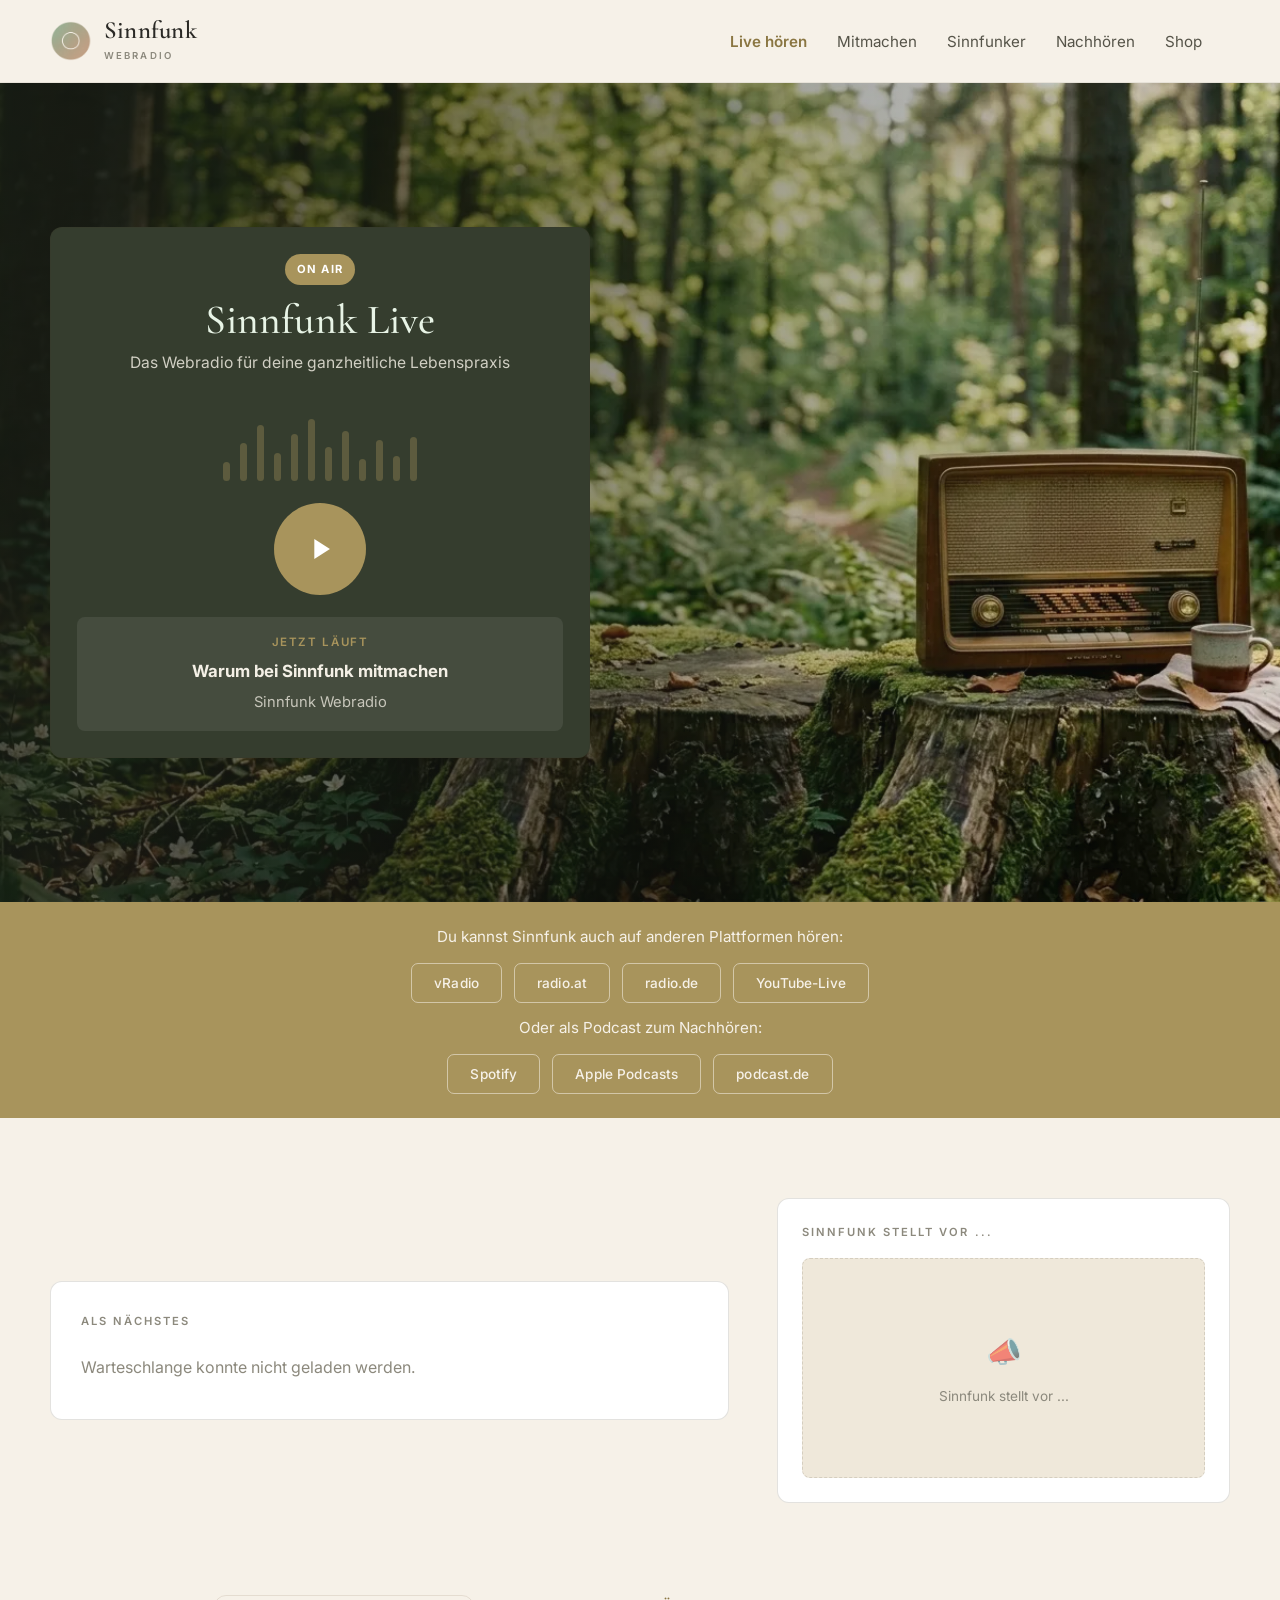
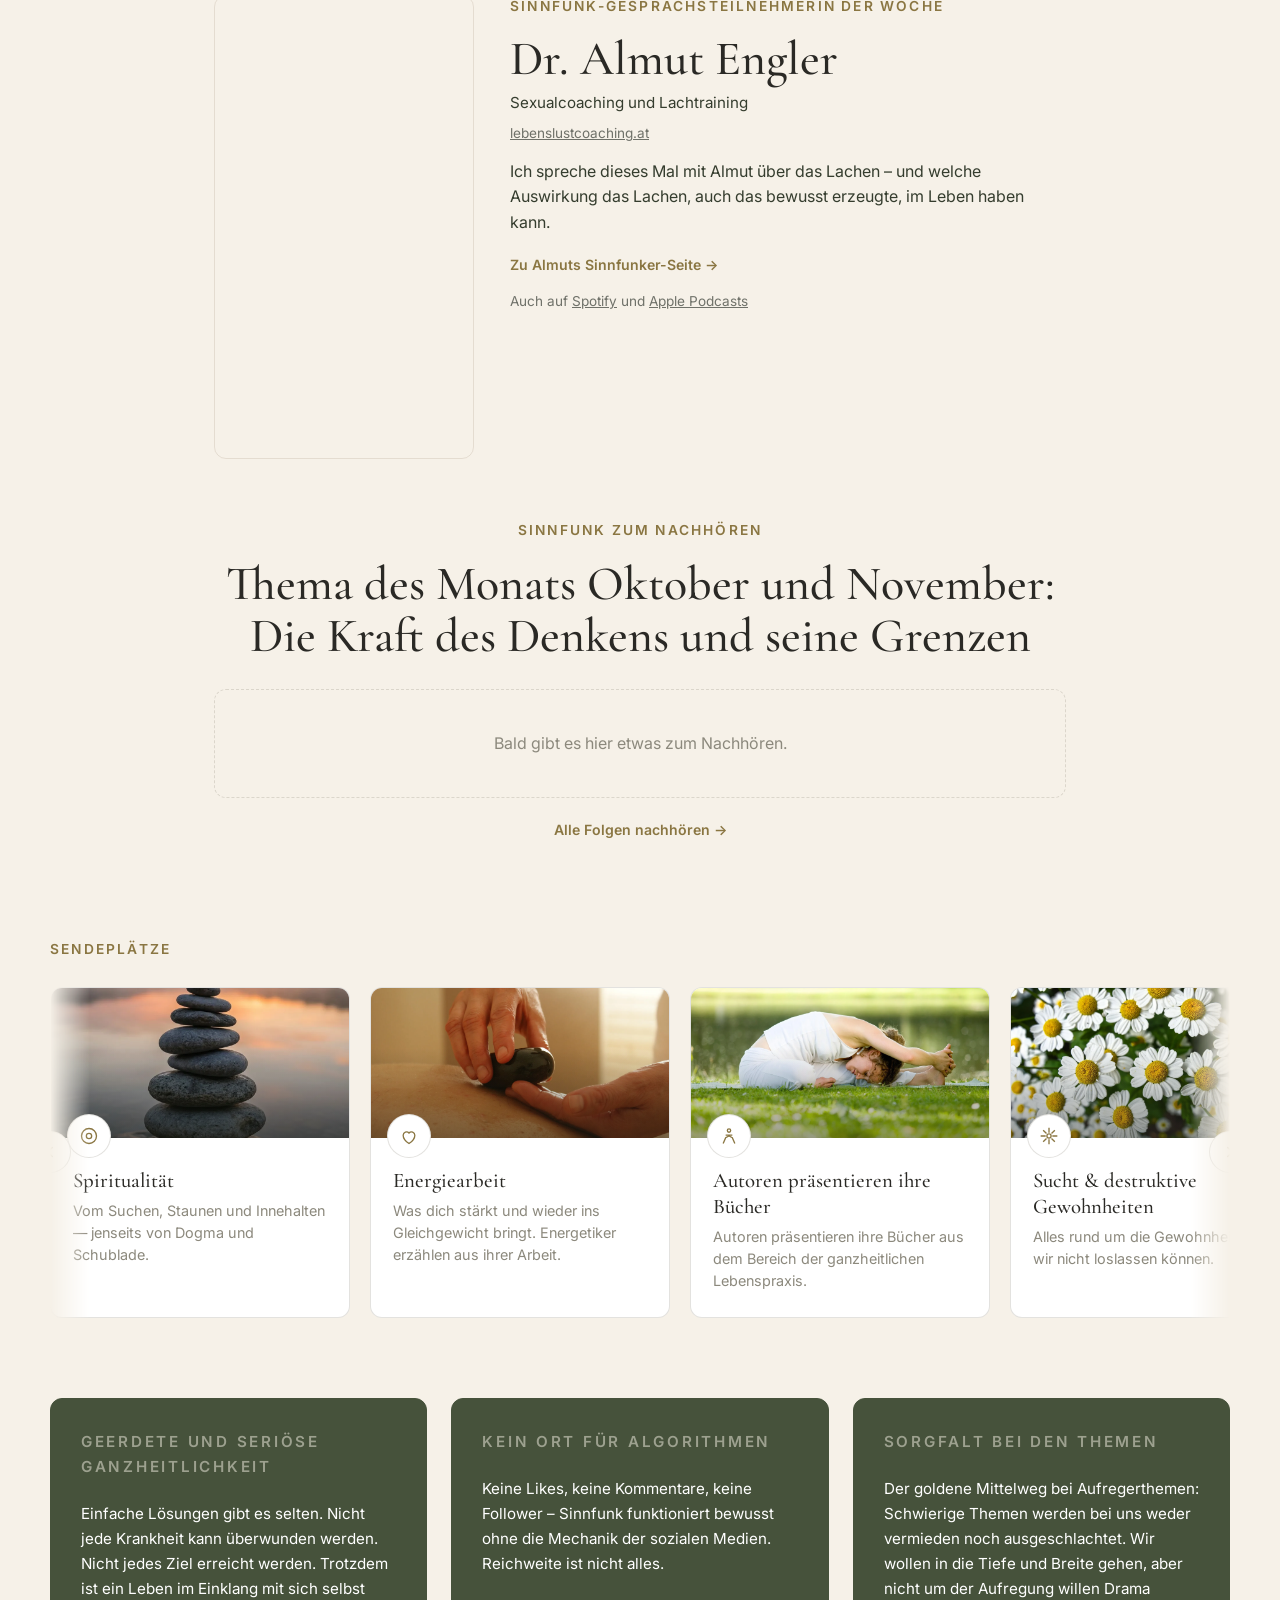
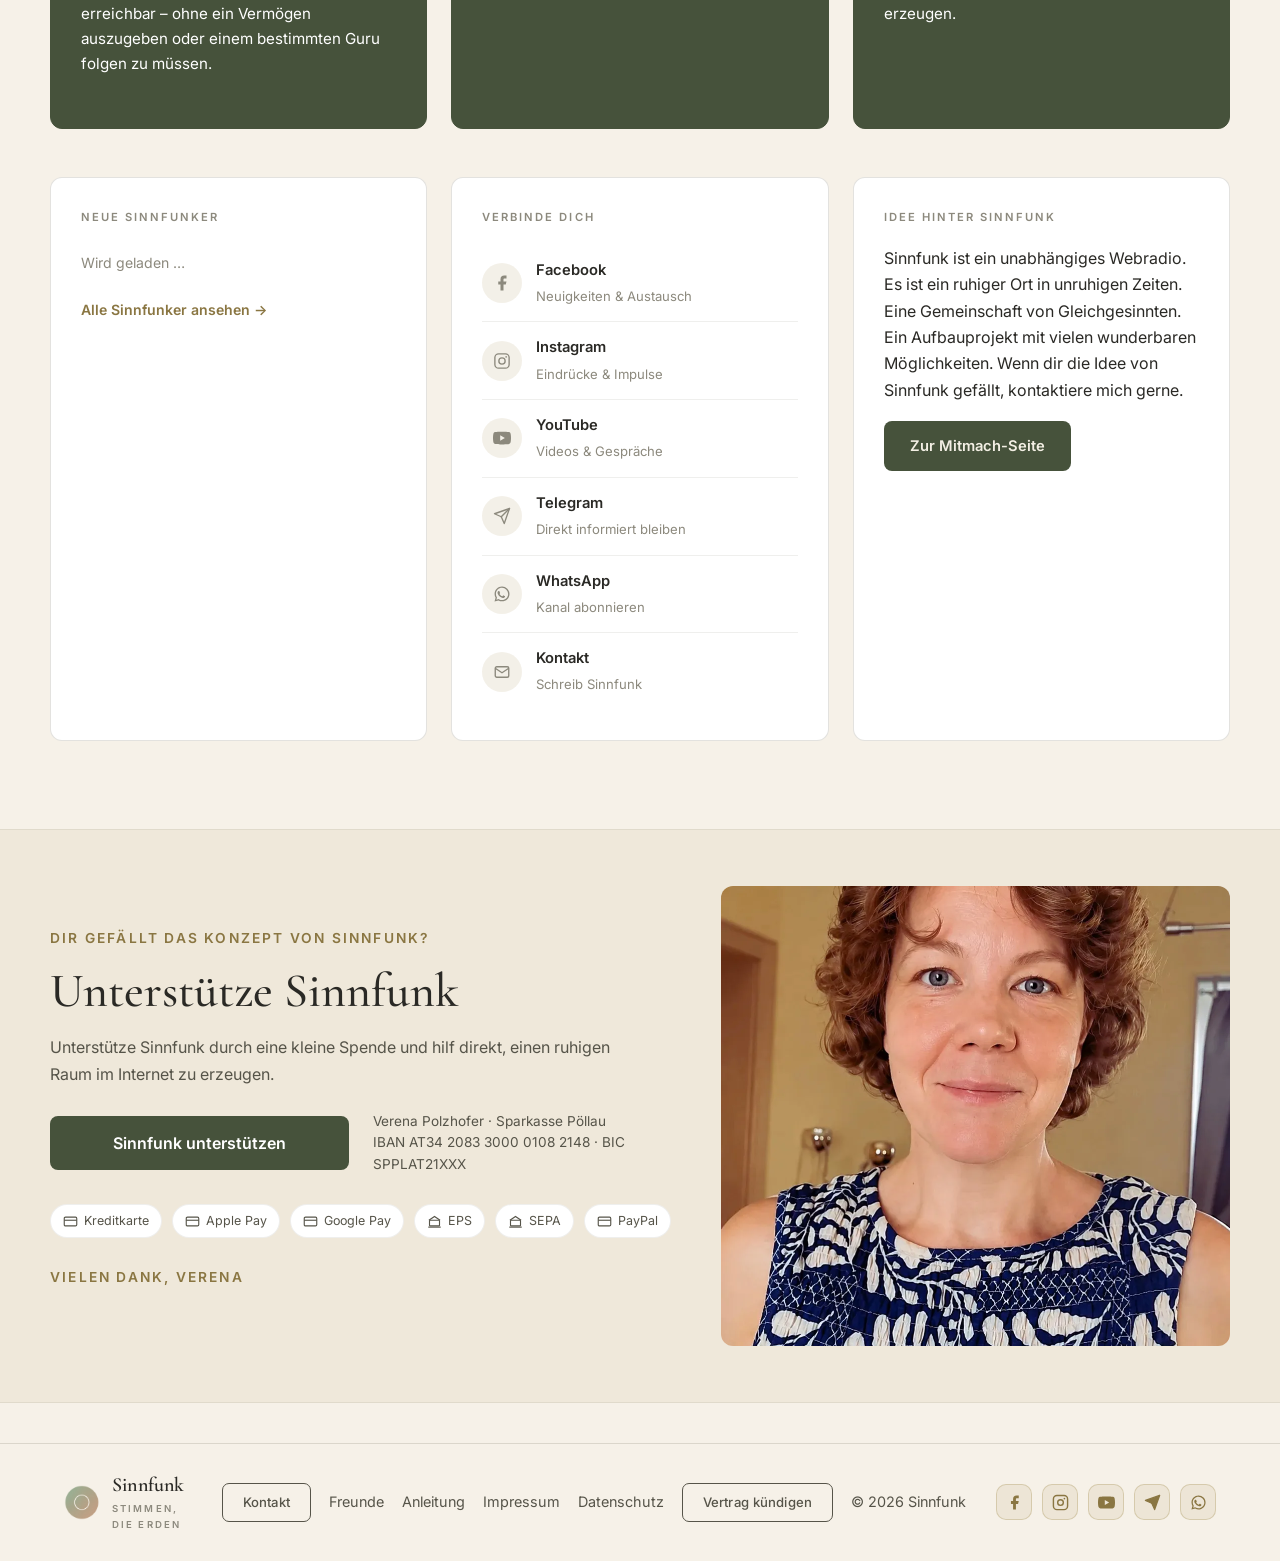
==== commit 5af5da8f: "Update" ====
--- a/index.html
+++ b/index.html
@@ -379,18 +379,18 @@
         <div class="gw-grid">
           <div class="gw-video">
             <div class="gw-video-inner" style="position:relative; padding-top:177.78%; max-width:340px; margin:0 auto;">
-              <iframe src="https://player.mediadelivery.net/embed/695445/54f20252-4ddc-4101-81c9-9a6e313d437e?autoplay=false&loop=false&muted=false&preload=true&responsive=true" loading="lazy" style="border:0;position:absolute;top:0;left:0;height:100%;width:100%;" allow="accelerometer;gyroscope;autoplay;encrypted-media;picture-in-picture;fullscreen;" allowfullscreen="true"></iframe>
+              <iframe src="https://player.mediadelivery.net/embed/695445/7408cef7-1e50-4a9c-9837-87f4cd25c4c3?autoplay=false&loop=false&muted=false&preload=true&responsive=true" loading="lazy" style="border:0;position:absolute;top:0;left:0;height:100%;width:100%;" allow="accelerometer;gyroscope;autoplay;encrypted-media;picture-in-picture;fullscreen;" allowfullscreen="true"></iframe>
             </div>
           </div>
           <div class="gw-text">
             <p class="eyebrow">Sinnfunk-Gesprächsteilnehmerin der Woche</p>
-            <h2 style="font-family: 'Cormorant Garamond', serif; margin-bottom: 4px;">Olga Maria Lebenbauer</h2>
-            <a href="https://olgalebenbauer.com/" target="_blank" rel="noopener" style="font-family: 'Inter', sans-serif; font-size: 0.85rem; color: #6f7169; text-decoration: underline; display: inline-block; margin-bottom: 14px;">olgalebenbauer.com</a>
+            <h2 style="font-family: 'Cormorant Garamond', serif; margin-bottom: 4px;">Dr. Almut Engler</h2>
+            <p style="font-family: 'Inter', sans-serif; color: #353d2e; font-size: 0.95rem; margin: 0 0 4px;">Sexualcoaching und Lachtraining</p>
+            <a href="https://lebenslustcoaching.at/" target="_blank" rel="noopener" style="font-family: 'Inter', sans-serif; font-size: 0.85rem; color: #6f7169; text-decoration: underline; display: inline-block; margin-bottom: 14px;">lebenslustcoaching.at</a>
             <p style="font-family: 'Inter', sans-serif; color: #353d2e; line-height: 1.6; margin-bottom: 16px;">
-              Olga ist FNL-Kräuterexpertin und Cell-Re-Active-Trainerin. Mit mir hat sie sich über die Verwendungsmöglichkeiten der heimischen Wurzeln unterhalten.
-              Das Gespräch kannst du auf Olgas Sinnfunker-Seite, auf Spotify oder bei Apple Podcasts nachhören.
+              Ich spreche dieses Mal mit Almut über das Lachen – und welche Auswirkung das Lachen, auch das bewusst erzeugte, im Leben haben kann.
             </p>
-            <a class="arrow-link" href="https://sinnfunk.live/sinnfunker.html?name=olga-maria-lebenbauer">Zu Olgas Sinnfunker-Seite →</a>
+            <a class="arrow-link" href="https://sinnfunk.live/sinnfunker.html?name=almut-engler">Zu Almuts Sinnfunker-Seite →</a>
             <p class="gw-podcast-links" style="font-family: 'Inter', sans-serif; font-size: 0.85rem; color: #6f7169; margin-top: 12px;">
               Auch auf
               <a href="https://open.spotify.com/show/6oKazRhX7JWAdCcDWmDijG?si=d9925a4eafb44ae1" target="_blank" rel="noopener" style="color: #6f7169; text-decoration: underline;">Spotify</a>
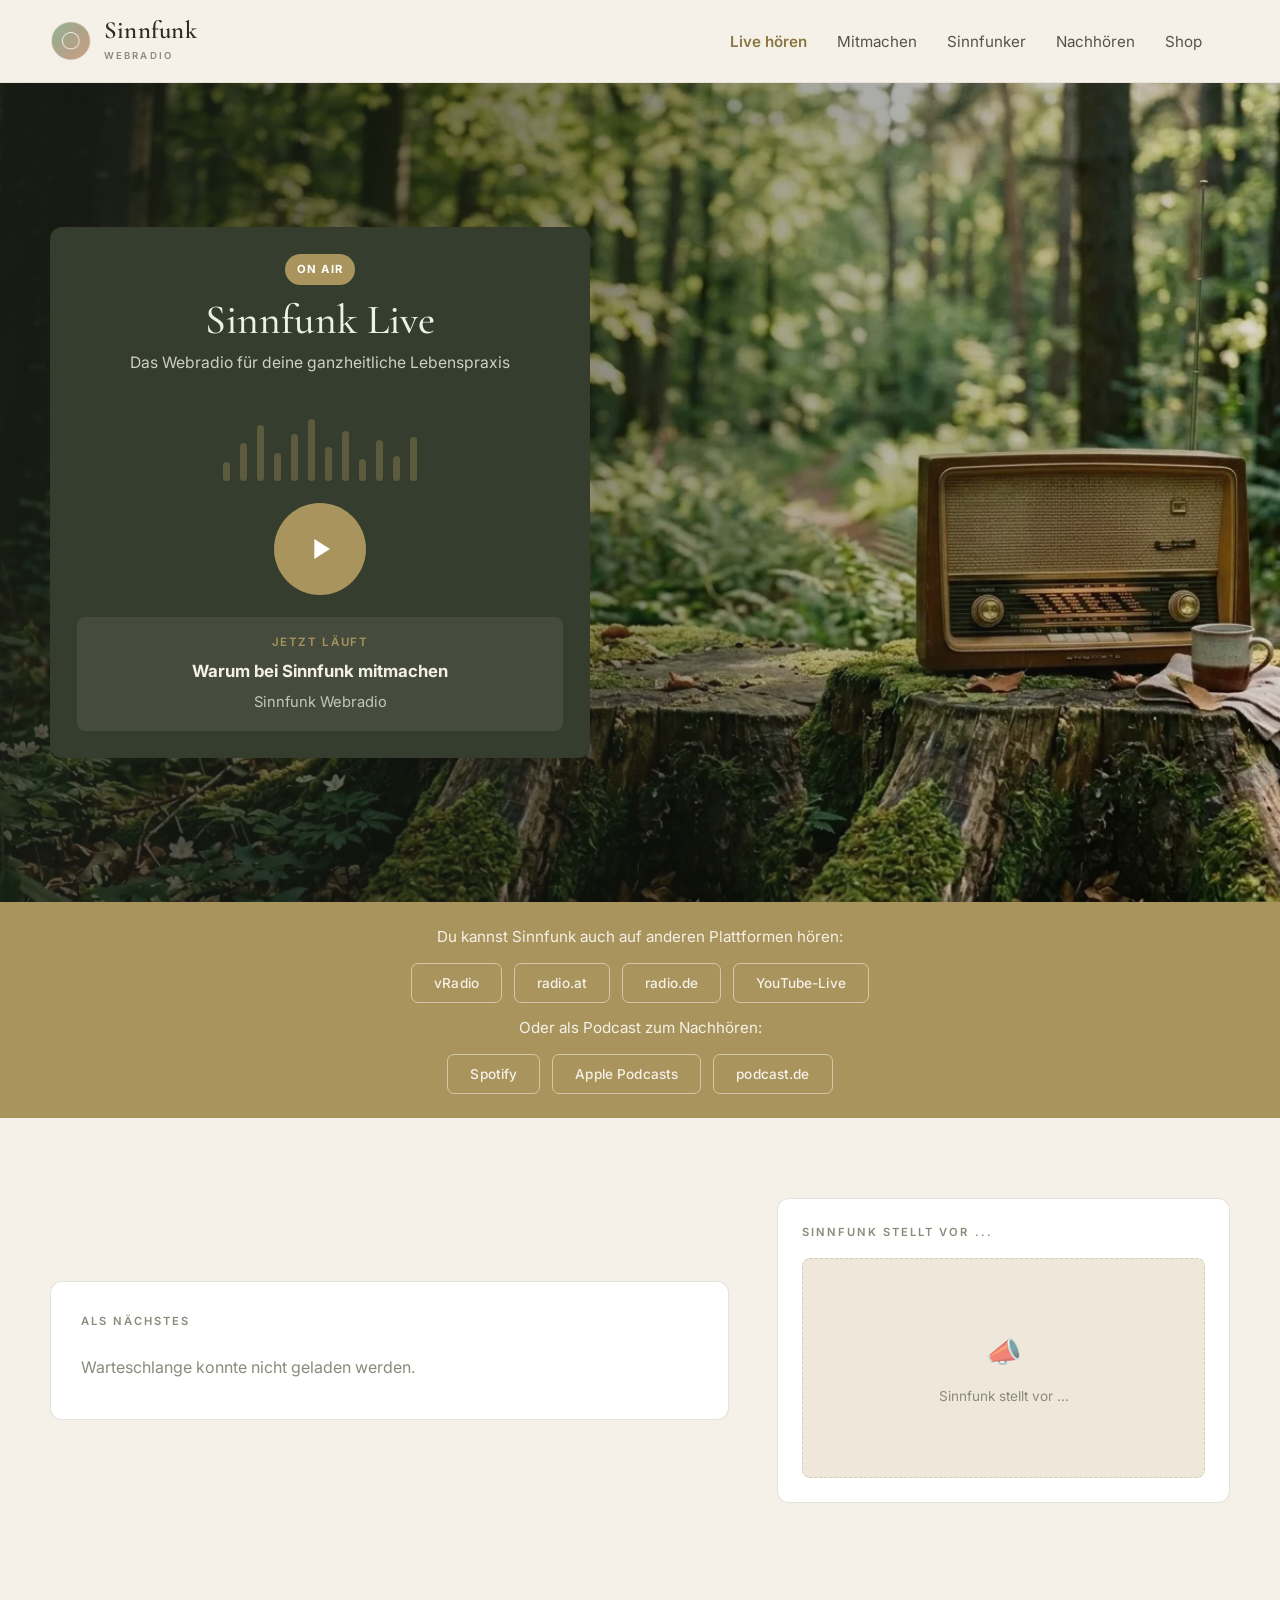
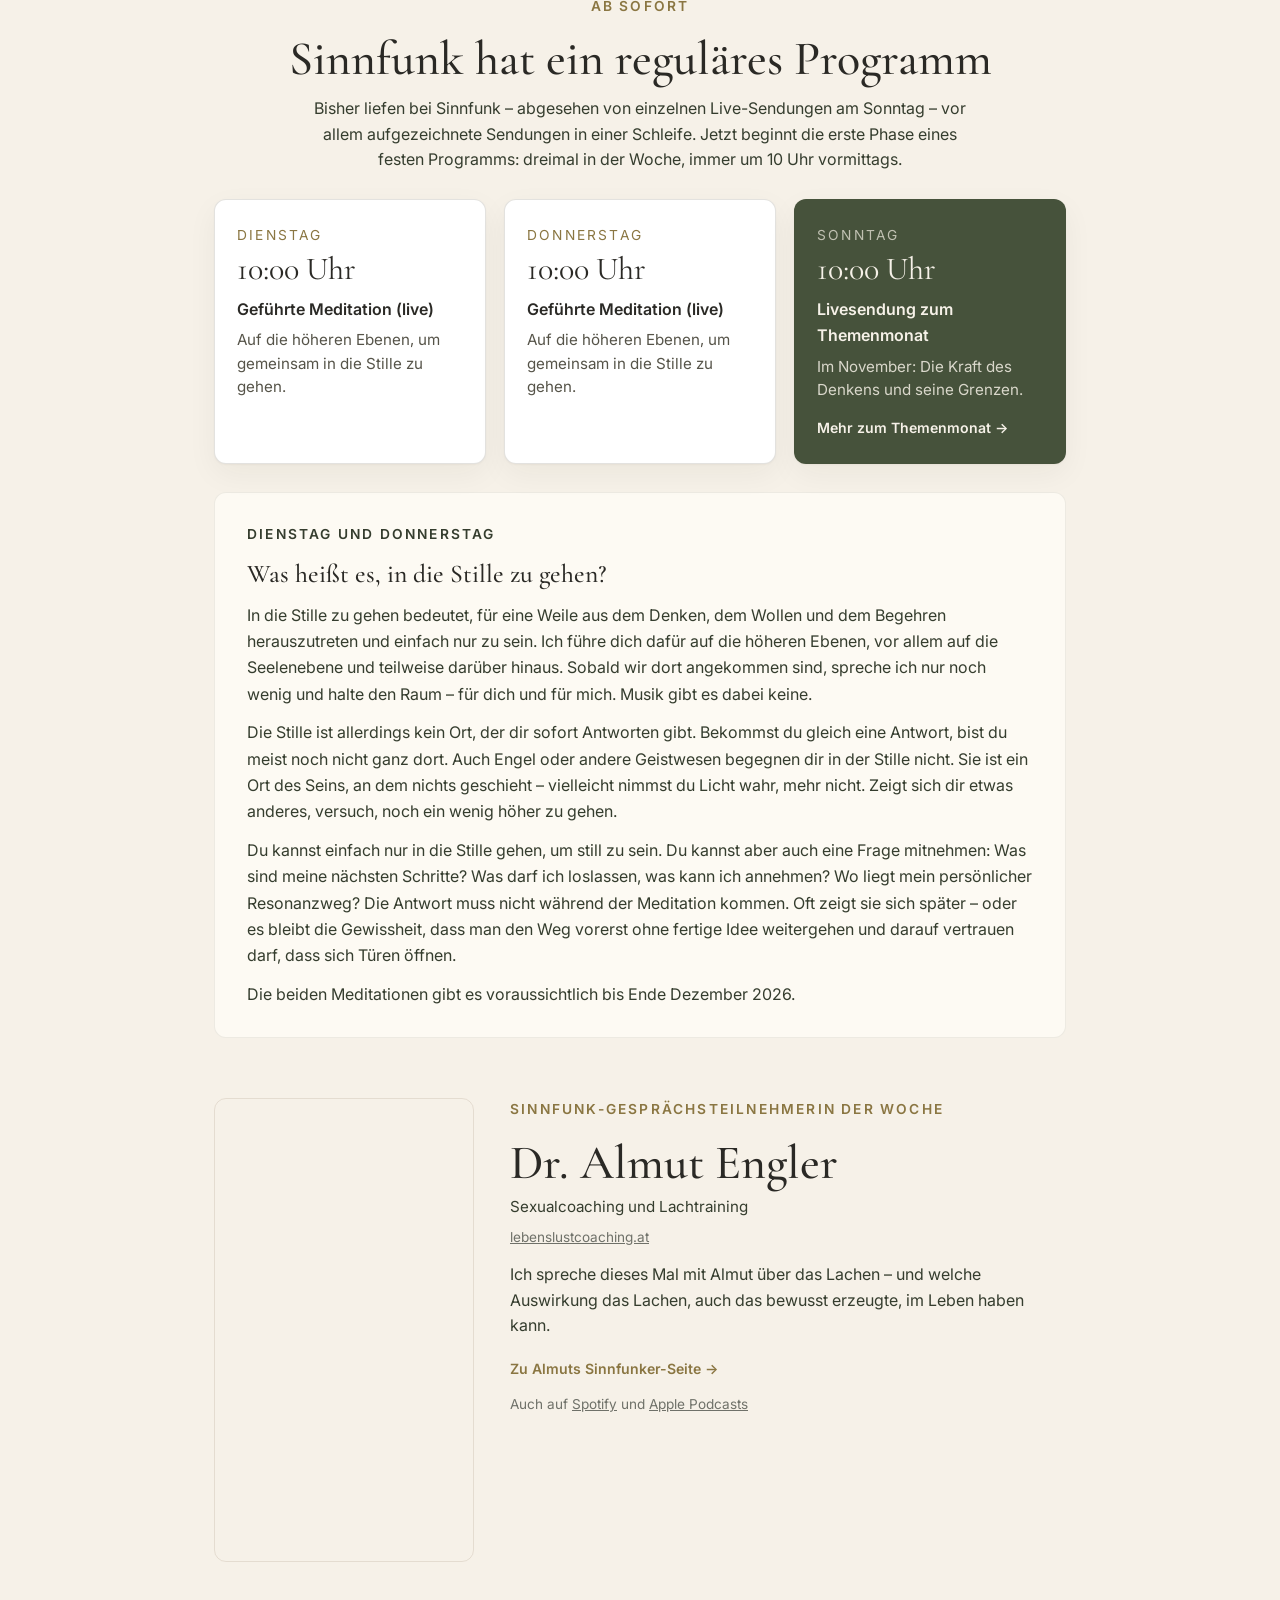
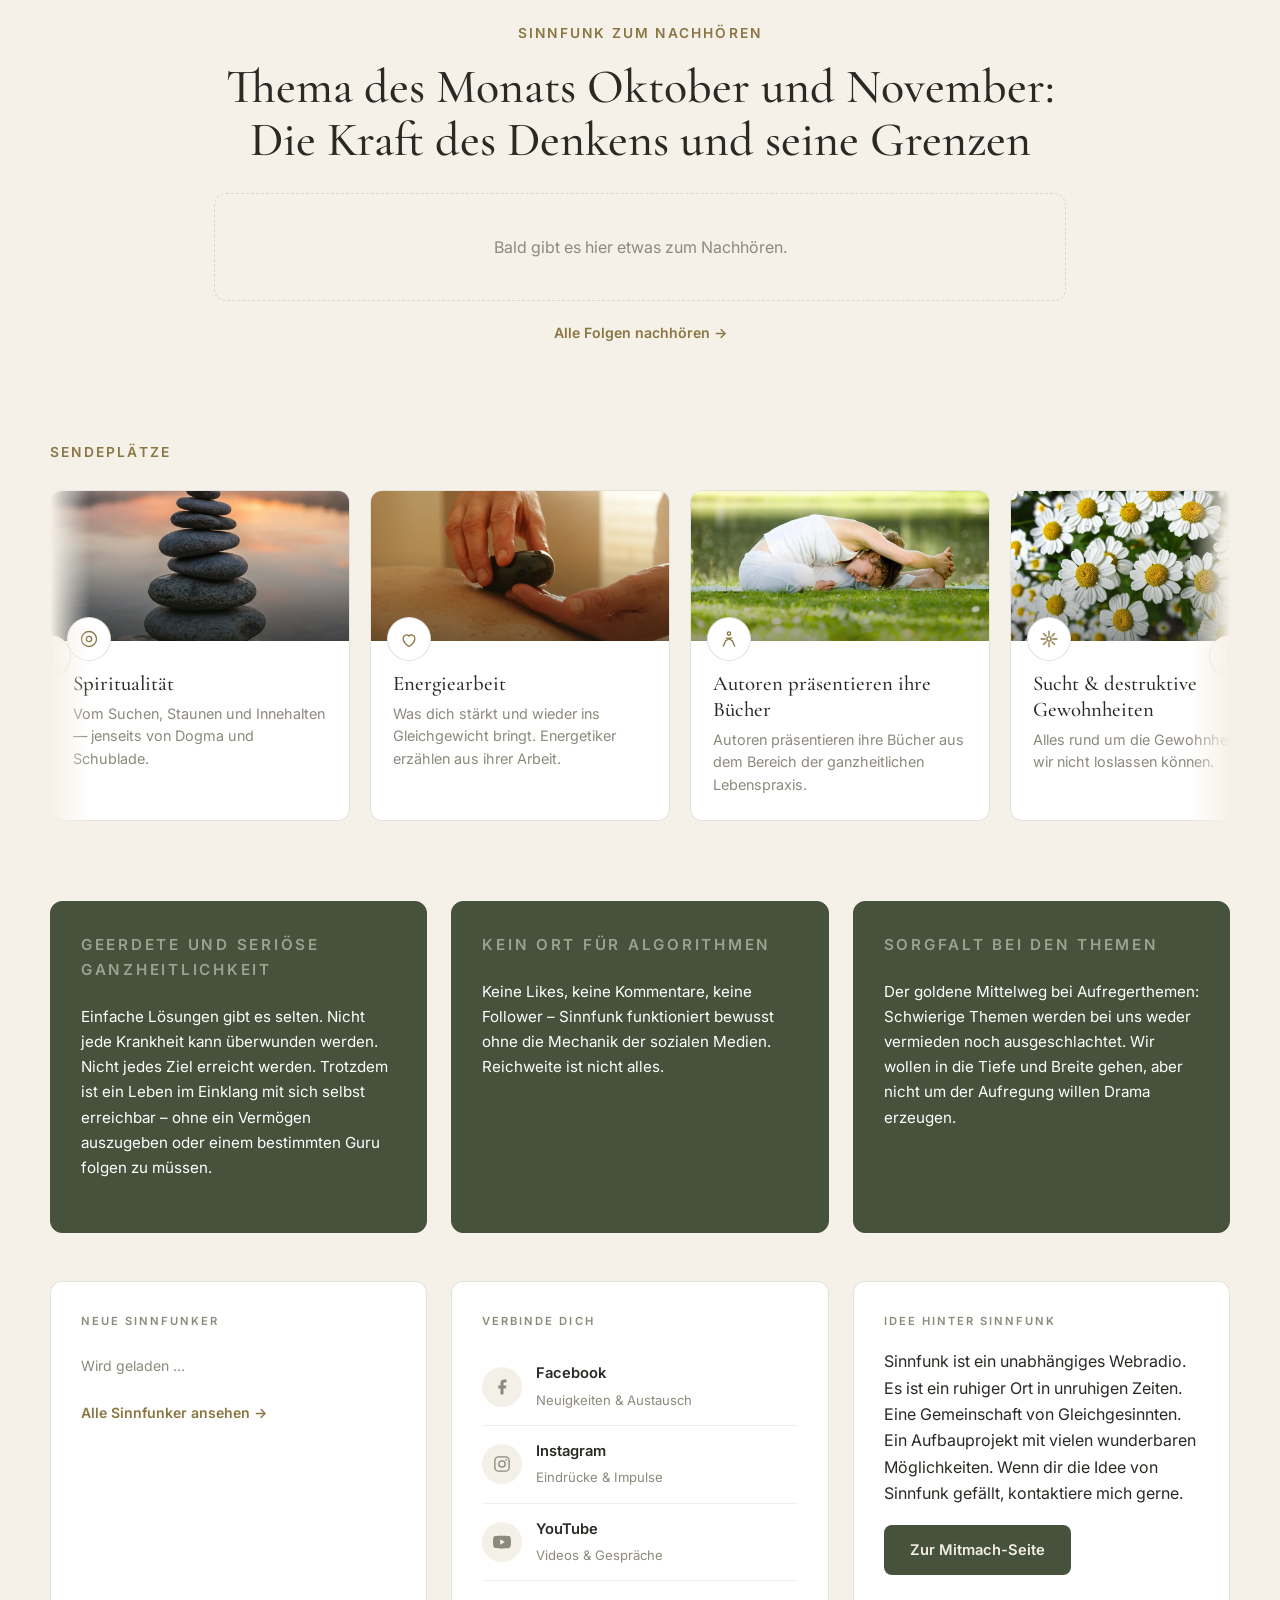
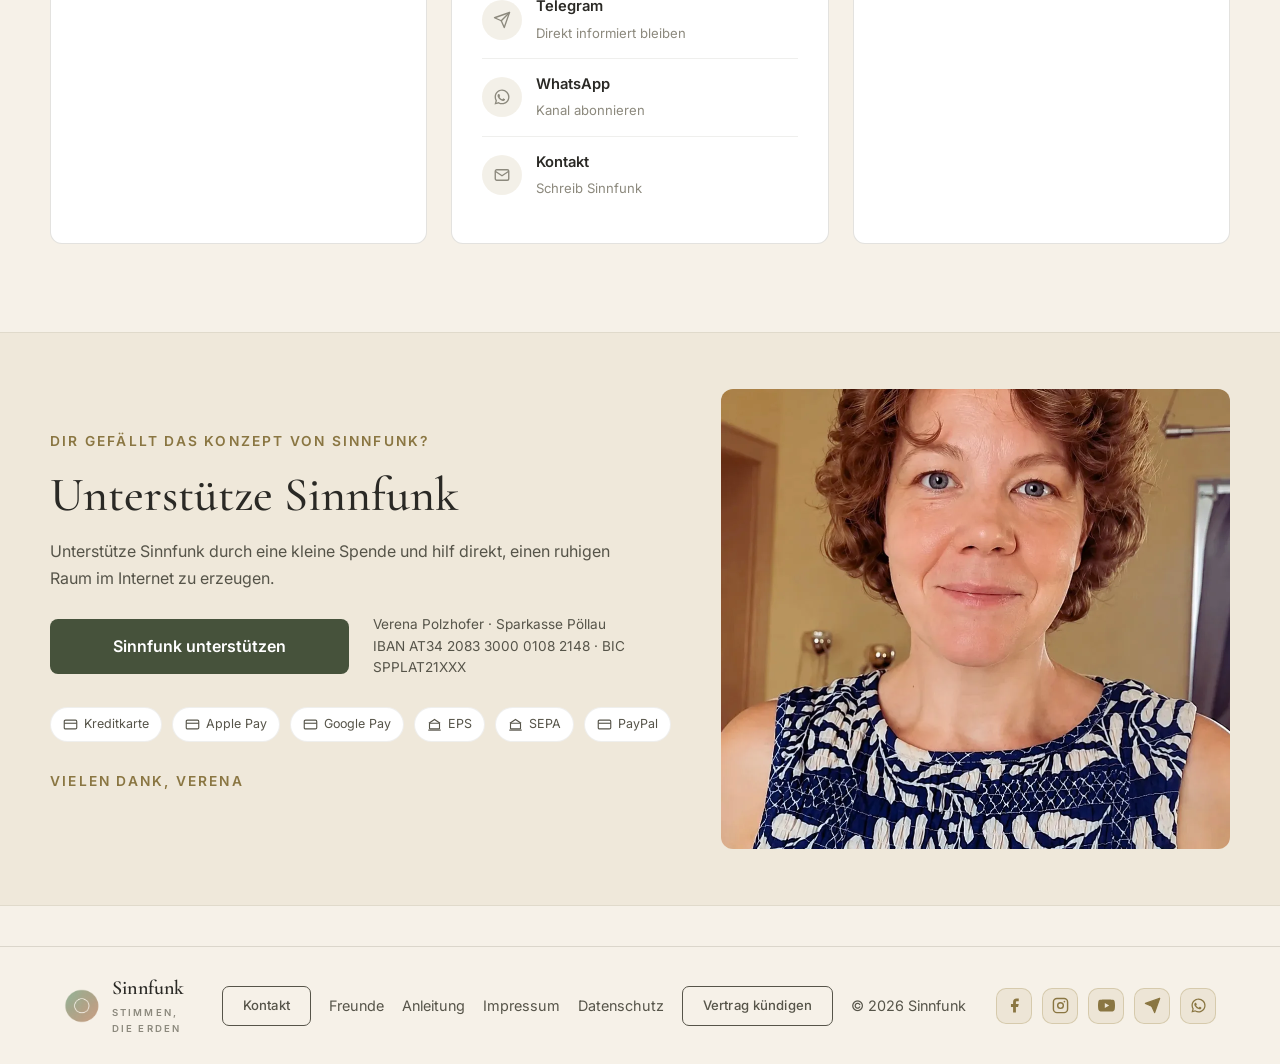
==== commit 8484743b: "UpdateIndex" ====
--- a/index.html
+++ b/index.html
@@ -371,6 +371,71 @@
 
       </div>
       <!-- Ende .programm -->
+
+      <!-- ── Reguläres Programm: Dienstag / Donnerstag / Sonntag ── -->
+      <style>
+        .rp-start { max-width: 900px; margin: 60px auto 8px; padding: 0 24px; }
+        .rp-kopf { text-align: center; margin-bottom: 26px; }
+        .rp-kopf h2 { margin: 6px 0 10px; }
+        .rp-kopf p.rp-intro { font-family: var(--font-body); color: #353d2e; line-height: 1.6; max-width: 680px; margin: 0 auto; }
+        .rp-grid { display: grid; grid-template-columns: repeat(3, 1fr); gap: 18px; }
+        .rp-karte { background: var(--paper); border: 1px solid var(--line); border-radius: var(--radius); box-shadow: var(--shadow); padding: 24px 22px; display: flex; flex-direction: column; }
+        .rp-karte.live { background: var(--forest); color: var(--cream); border-color: transparent; }
+        .rp-tag { font-size: 0.86rem; letter-spacing: 0.16em; text-transform: uppercase; color: var(--gold-deep); margin-bottom: 4px; }
+        .rp-karte.live .rp-tag { color: rgba(243,239,228,0.7); }
+        .rp-zeit { font-family: var(--font-display); font-size: 2rem; line-height: 1.1; margin-bottom: 10px; }
+        .rp-titel { font-weight: 600; margin-bottom: 6px; }
+        .rp-text { font-size: 0.95rem; line-height: 1.55; color: var(--ink-soft); }
+        .rp-karte.live .rp-text { color: rgba(243,239,228,0.85); }
+        .rp-karte .arrow-link { margin-top: auto; padding-top: 14px; }
+        .rp-karte.live .arrow-link { color: var(--cream); }
+        .rp-stille { margin-top: 28px; background: var(--paper-warm); border: 1px solid var(--line-soft); border-radius: var(--radius); padding: 30px 32px; }
+        .rp-stille h3 { font-family: var(--font-display); font-size: 1.6rem; font-weight: 500; margin-bottom: 12px; }
+        .rp-stille p { font-family: var(--font-body); color: #353d2e; line-height: 1.65; margin-bottom: 12px; }
+        .rp-stille p:last-child { margin-bottom: 0; }
+        @media (max-width: 760px) {
+          .rp-grid { grid-template-columns: 1fr; }
+          .rp-stille { padding: 24px 20px; }
+        }
+      </style>
+      <section class="rp-start" id="programm" aria-label="Reguläres Programm">
+        <div class="rp-kopf">
+          <p class="eyebrow">Ab sofort</p>
+          <h2>Sinnfunk hat ein reguläres Programm</h2>
+          <p class="rp-intro">Bisher liefen bei Sinnfunk – abgesehen von einzelnen Live-Sendungen am Sonntag – vor allem aufgezeichnete Sendungen in einer Schleife. Jetzt beginnt die erste Phase eines festen Programms: dreimal in der Woche, immer um 10 Uhr vormittags.</p>
+        </div>
+
+        <div class="rp-grid">
+          <div class="rp-karte">
+            <p class="rp-tag">Dienstag</p>
+            <p class="rp-zeit">10:00 Uhr</p>
+            <p class="rp-titel">Geführte Meditation (live)</p>
+            <p class="rp-text">Auf die höheren Ebenen, um gemeinsam in die Stille zu gehen.</p>
+          </div>
+          <div class="rp-karte">
+            <p class="rp-tag">Donnerstag</p>
+            <p class="rp-zeit">10:00 Uhr</p>
+            <p class="rp-titel">Geführte Meditation (live)</p>
+            <p class="rp-text">Auf die höheren Ebenen, um gemeinsam in die Stille zu gehen.</p>
+          </div>
+          <div class="rp-karte live">
+            <p class="rp-tag">Sonntag</p>
+            <p class="rp-zeit">10:00 Uhr</p>
+            <p class="rp-titel">Livesendung zum Themenmonat</p>
+            <p class="rp-text">Im November: Die Kraft des Denkens und seine Grenzen.</p>
+            <a class="arrow-link" href="#tm-start">Mehr zum Themenmonat →</a>
+          </div>
+        </div>
+
+        <div class="rp-stille">
+          <p class="eyebrow">Dienstag und Donnerstag</p>
+          <h3>Was heißt es, in die Stille zu gehen?</h3>
+          <p>In die Stille zu gehen bedeutet, für eine Weile aus dem Denken, dem Wollen und dem Begehren herauszutreten und einfach nur zu sein. Ich führe dich dafür auf die höheren Ebenen, vor allem auf die Seelenebene und teilweise darüber hinaus. Sobald wir dort angekommen sind, spreche ich nur noch wenig und halte den Raum – für dich und für mich. Musik gibt es dabei keine.</p>
+          <p>Die Stille ist allerdings kein Ort, der dir sofort Antworten gibt. Bekommst du gleich eine Antwort, bist du meist noch nicht ganz dort. Auch Engel oder andere Geistwesen begegnen dir in der Stille nicht. Sie ist ein Ort des Seins, an dem nichts geschieht – vielleicht nimmst du Licht wahr, mehr nicht. Zeigt sich dir etwas anderes, versuch, noch ein wenig höher zu gehen.</p>
+          <p>Du kannst einfach nur in die Stille gehen, um still zu sein. Du kannst aber auch eine Frage mitnehmen: Was sind meine nächsten Schritte? Was darf ich loslassen, was kann ich annehmen? Wo liegt mein persönlicher Resonanzweg? Die Antwort muss nicht während der Meditation kommen. Oft zeigt sie sich später – oder es bleibt die Gewissheit, dass man den Weg vorerst ohne fertige Idee weitergehen und darauf vertrauen darf, dass sich Türen öffnen.</p>
+          <p>Die beiden Meditationen gibt es voraussichtlich bis Ende Dezember 2026.</p>
+        </div>
+      </section>
 
 
 
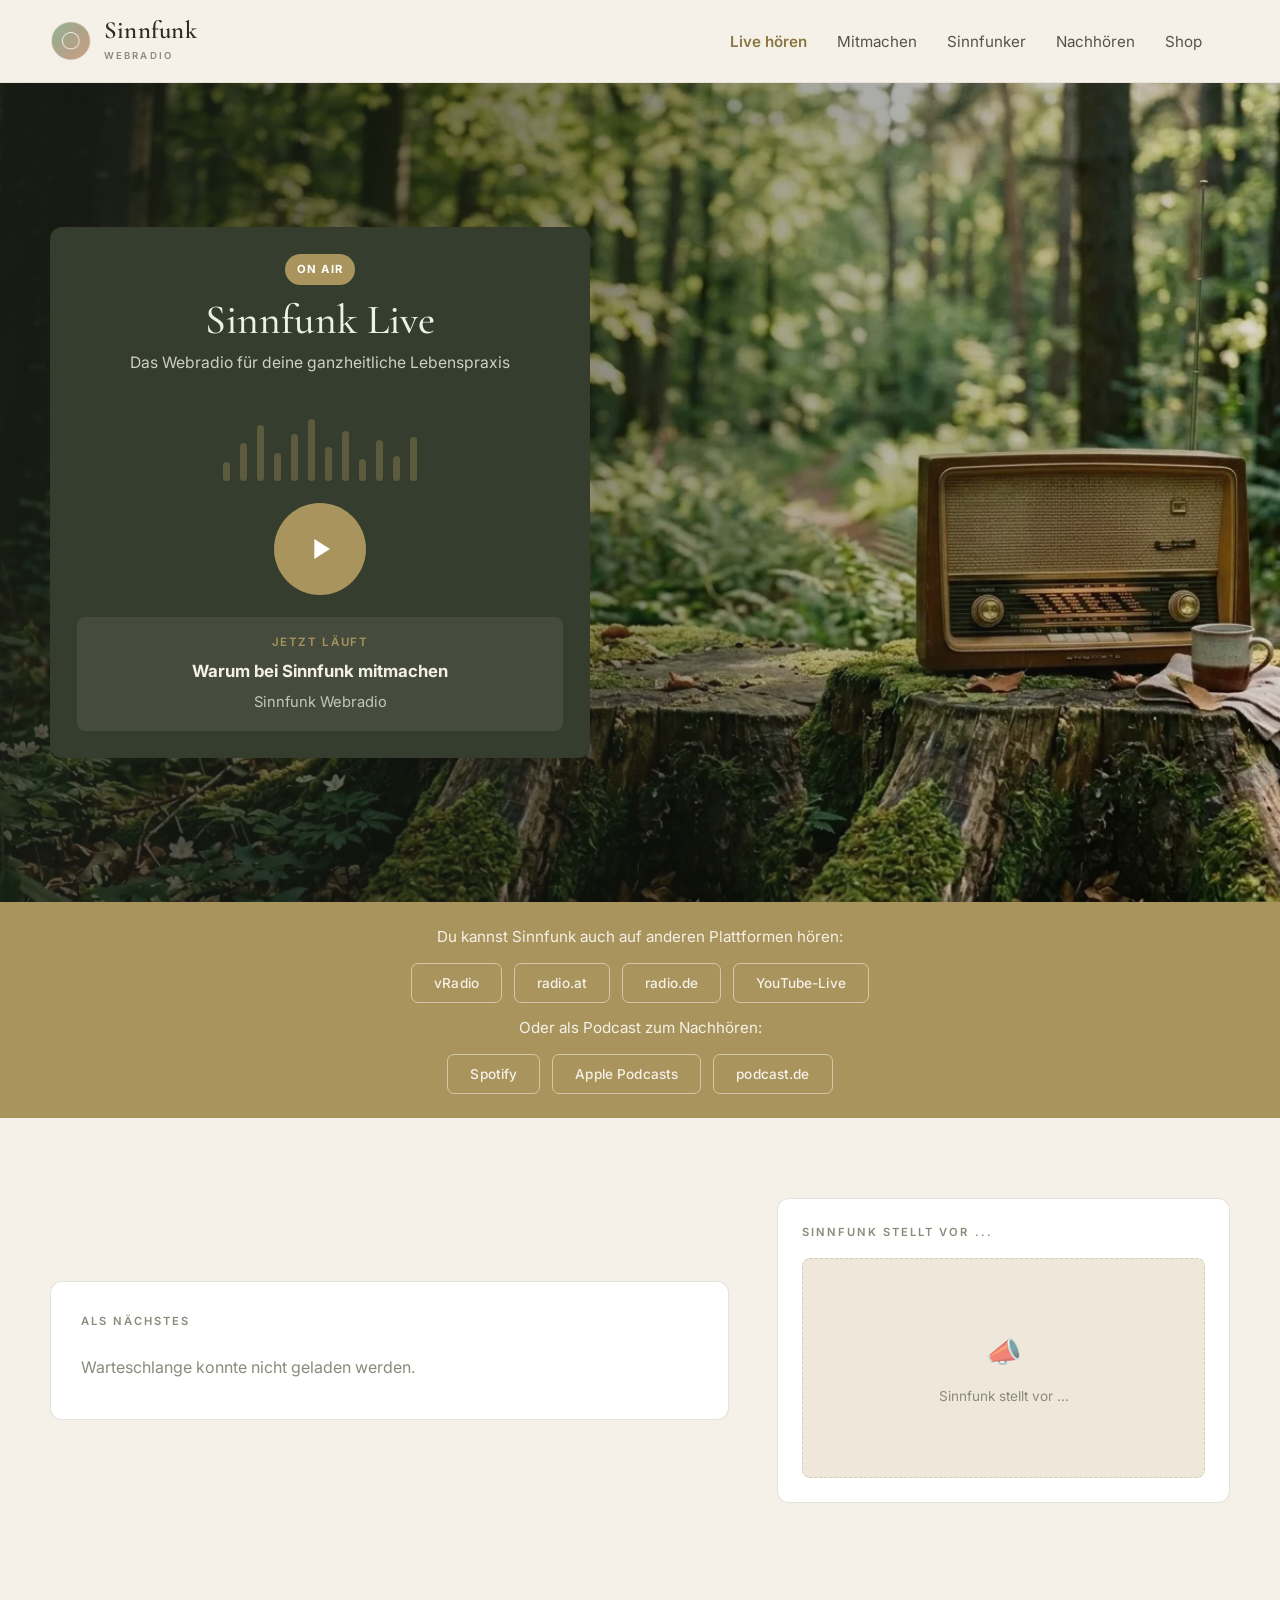
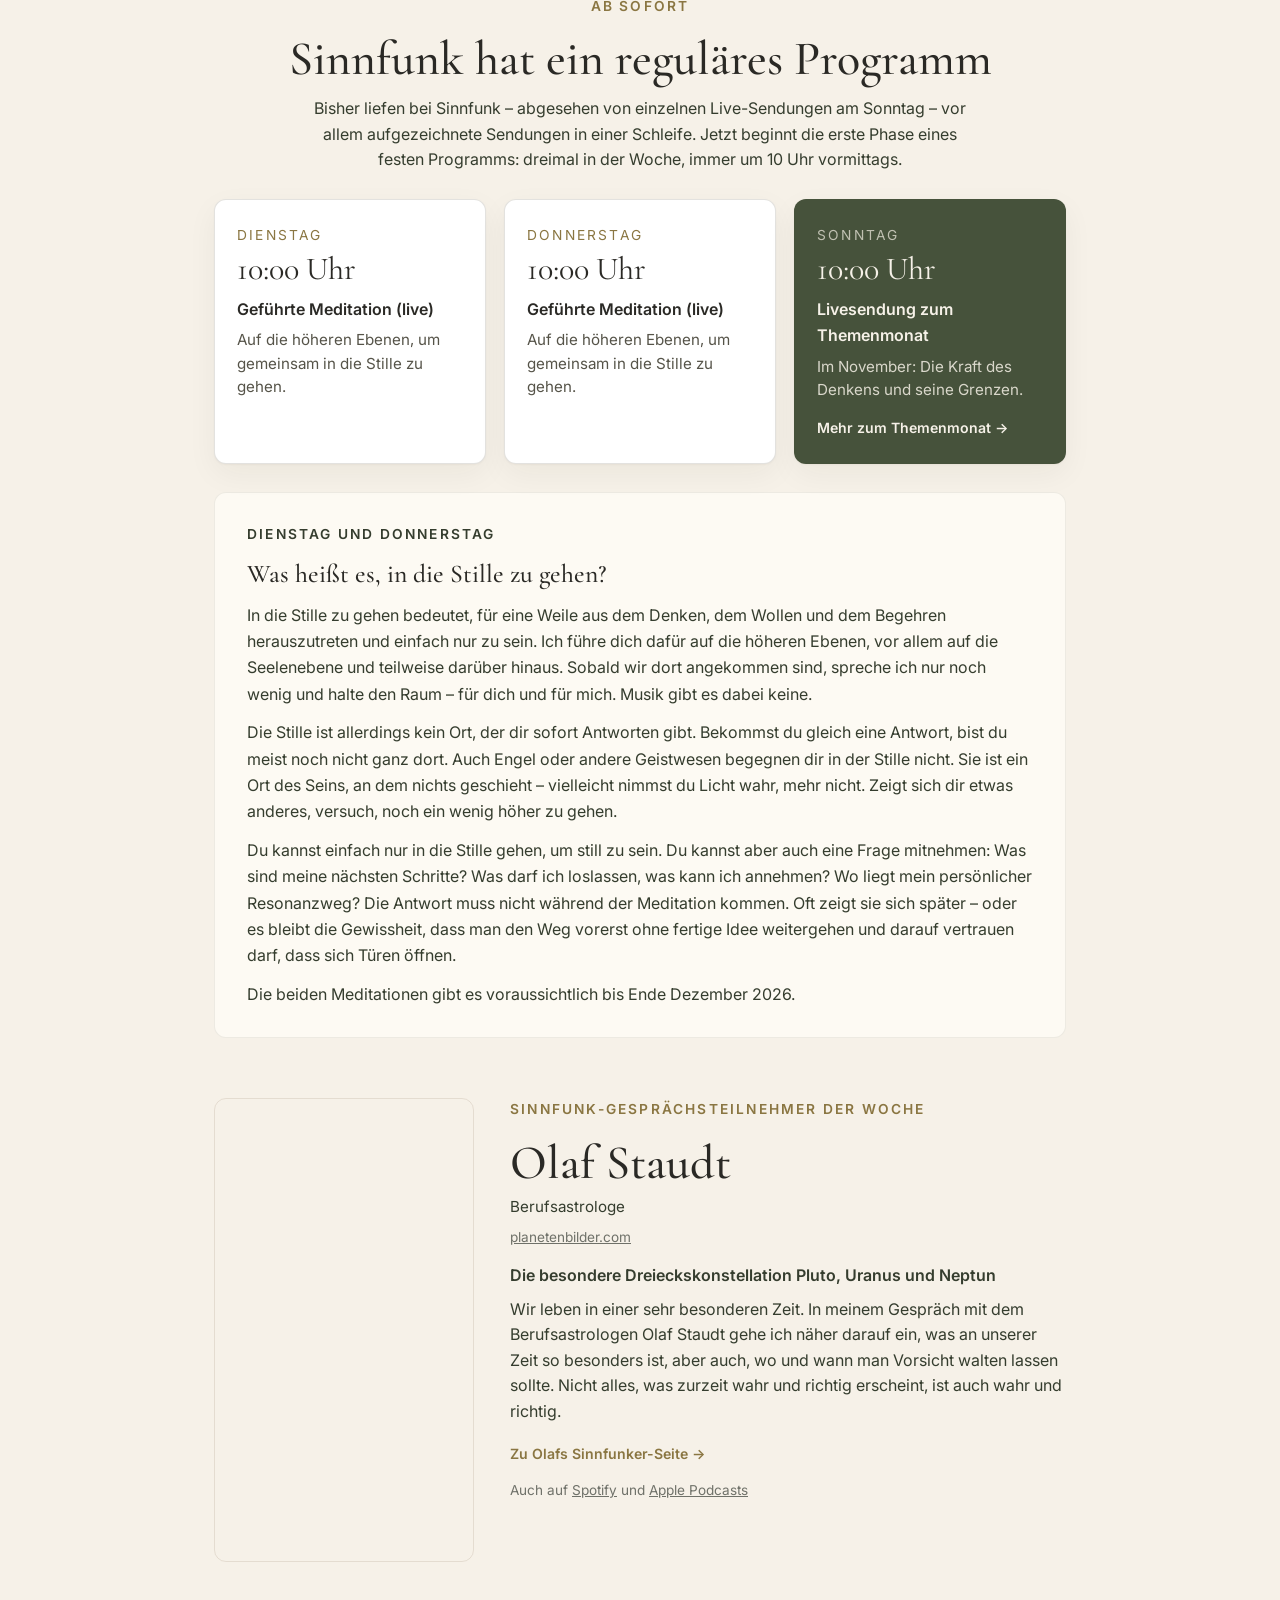
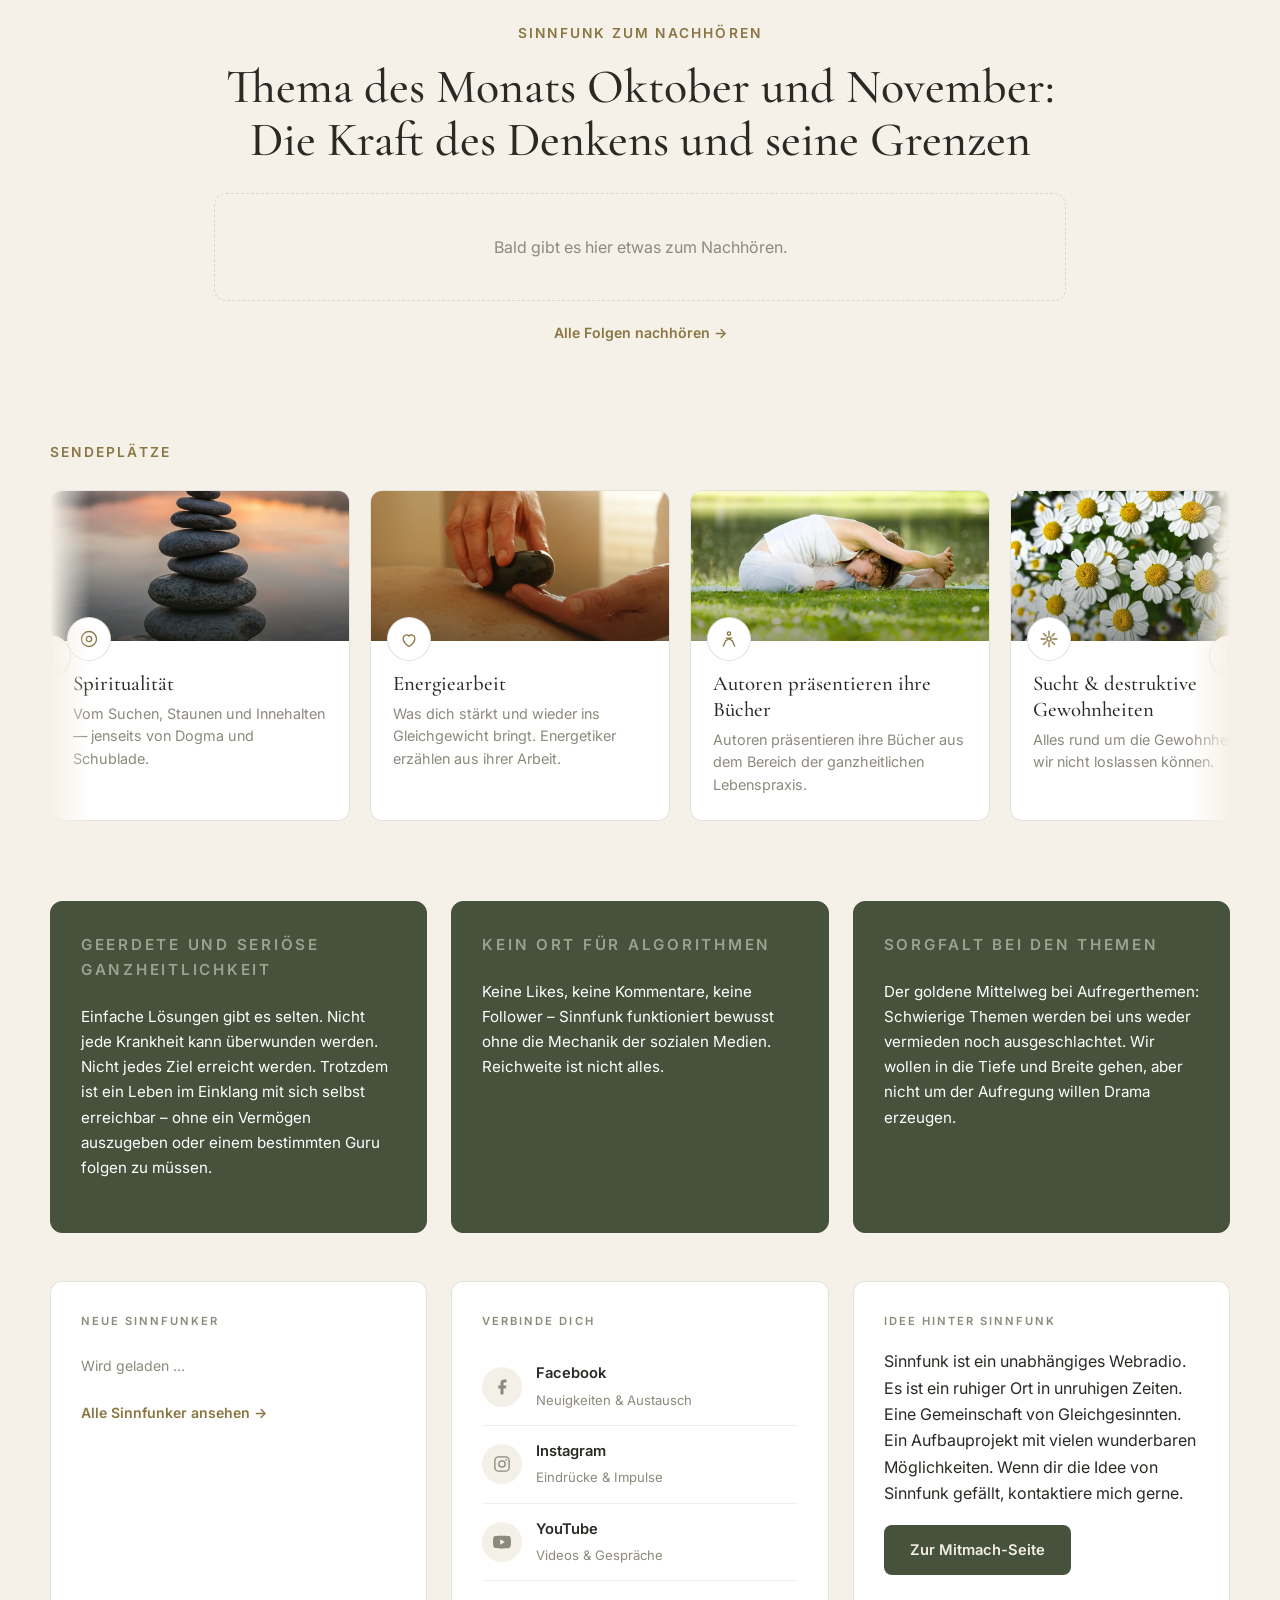
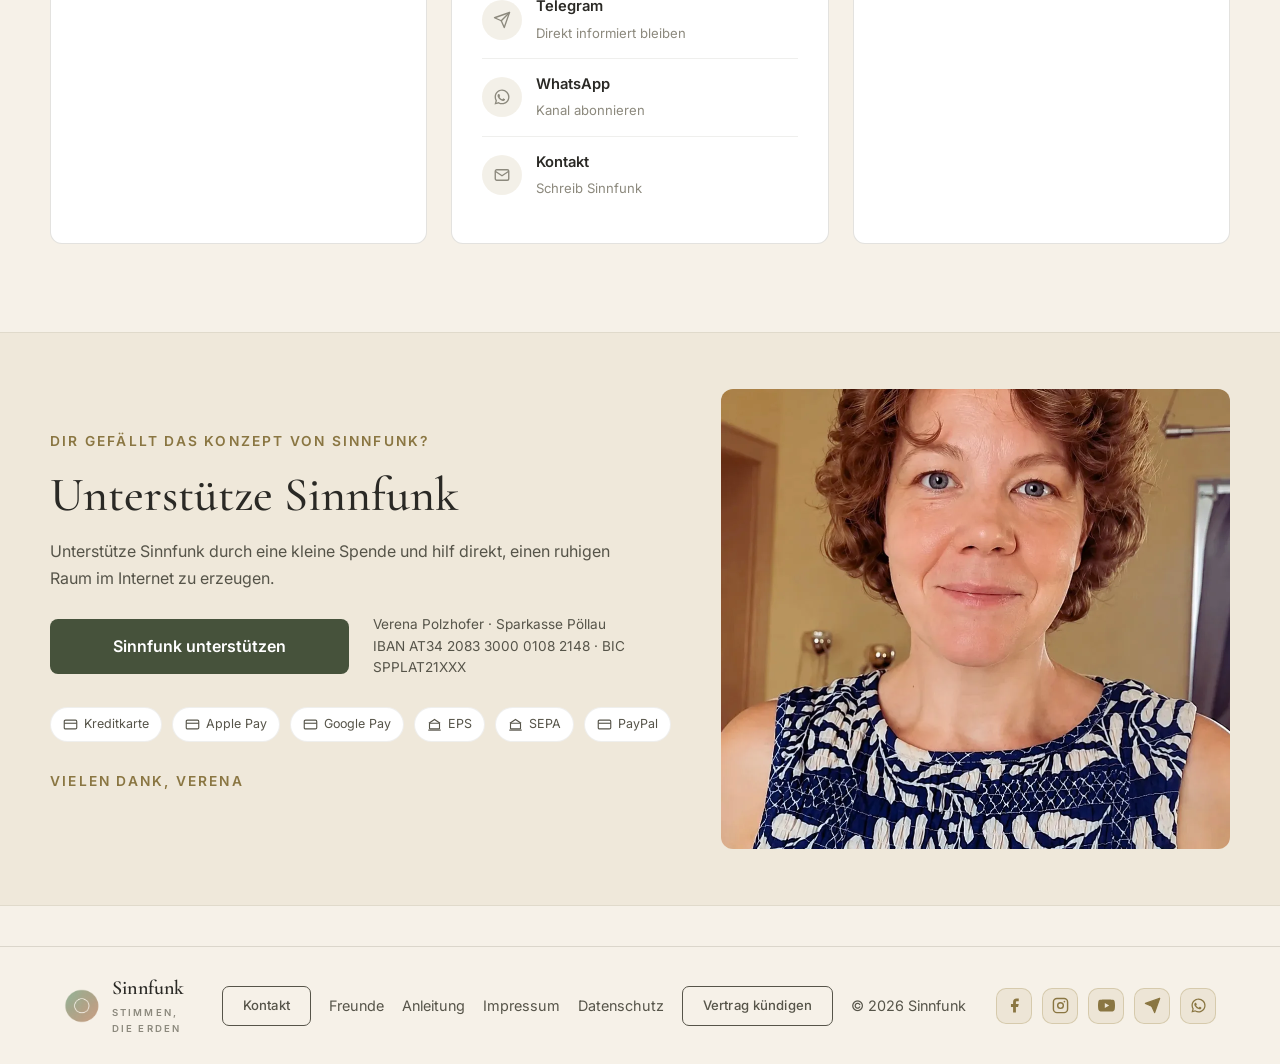
==== commit 455c6848: "UpdateIndex" ====
--- a/index.html
+++ b/index.html
@@ -439,23 +439,24 @@
 
 
 
-      <!-- ── Gesprächsteilnehmerin der Woche ── -->
+      <!-- ── Gesprächsteilnehmer der Woche ── -->
       <div class="gespraech-woche" style="max-width: 900px; margin: 60px auto; padding: 0 24px;">
         <div class="gw-grid">
           <div class="gw-video">
             <div class="gw-video-inner" style="position:relative; padding-top:177.78%; max-width:340px; margin:0 auto;">
-              <iframe src="https://player.mediadelivery.net/embed/695445/7408cef7-1e50-4a9c-9837-87f4cd25c4c3?autoplay=false&loop=false&muted=false&preload=true&responsive=true" loading="lazy" style="border:0;position:absolute;top:0;left:0;height:100%;width:100%;" allow="accelerometer;gyroscope;autoplay;encrypted-media;picture-in-picture;fullscreen;" allowfullscreen="true"></iframe>
+              <iframe src="https://player.mediadelivery.net/embed/695445/f9e8b7aa-ca21-4d94-9163-15ed8359b619?autoplay=false&loop=false&muted=false&preload=true&responsive=true" loading="lazy" style="border:0;position:absolute;top:0;left:0;height:100%;width:100%;" allow="accelerometer;gyroscope;autoplay;encrypted-media;picture-in-picture;fullscreen;" allowfullscreen="true"></iframe>
             </div>
           </div>
           <div class="gw-text">
-            <p class="eyebrow">Sinnfunk-Gesprächsteilnehmerin der Woche</p>
-            <h2 style="font-family: 'Cormorant Garamond', serif; margin-bottom: 4px;">Dr. Almut Engler</h2>
-            <p style="font-family: 'Inter', sans-serif; color: #353d2e; font-size: 0.95rem; margin: 0 0 4px;">Sexualcoaching und Lachtraining</p>
-            <a href="https://lebenslustcoaching.at/" target="_blank" rel="noopener" style="font-family: 'Inter', sans-serif; font-size: 0.85rem; color: #6f7169; text-decoration: underline; display: inline-block; margin-bottom: 14px;">lebenslustcoaching.at</a>
+            <p class="eyebrow">Sinnfunk-Gesprächsteilnehmer der Woche</p>
+            <h2 style="font-family: 'Cormorant Garamond', serif; margin-bottom: 4px;">Olaf Staudt</h2>
+            <p style="font-family: 'Inter', sans-serif; color: #353d2e; font-size: 0.95rem; margin: 0 0 4px;">Berufsastrologe</p>
+            <a href="https://www.planetenbilder.com" target="_blank" rel="noopener" style="font-family: 'Inter', sans-serif; font-size: 0.85rem; color: #6f7169; text-decoration: underline; display: inline-block; margin-bottom: 14px;">planetenbilder.com</a>
+            <p style="font-family: 'Inter', sans-serif; color: #353d2e; font-weight: 600; margin: 0 0 8px;">Die besondere Dreieckskonstellation Pluto, Uranus und Neptun</p>
             <p style="font-family: 'Inter', sans-serif; color: #353d2e; line-height: 1.6; margin-bottom: 16px;">
-              Ich spreche dieses Mal mit Almut über das Lachen – und welche Auswirkung das Lachen, auch das bewusst erzeugte, im Leben haben kann.
+              Wir leben in einer sehr besonderen Zeit. In meinem Gespräch mit dem Berufsastrologen Olaf Staudt gehe ich näher darauf ein, was an unserer Zeit so besonders ist, aber auch, wo und wann man Vorsicht walten lassen sollte. Nicht alles, was zurzeit wahr und richtig erscheint, ist auch wahr und richtig.
             </p>
-            <a class="arrow-link" href="https://sinnfunk.live/sinnfunker.html?name=almut-engler">Zu Almuts Sinnfunker-Seite →</a>
+            <a class="arrow-link" href="https://sinnfunk.live/sinnfunker.html?name=olaf-staudt">Zu Olafs Sinnfunker-Seite →</a>
             <p class="gw-podcast-links" style="font-family: 'Inter', sans-serif; font-size: 0.85rem; color: #6f7169; margin-top: 12px;">
               Auch auf
               <a href="https://open.spotify.com/show/6oKazRhX7JWAdCcDWmDijG?si=d9925a4eafb44ae1" target="_blank" rel="noopener" style="color: #6f7169; text-decoration: underline;">Spotify</a>
